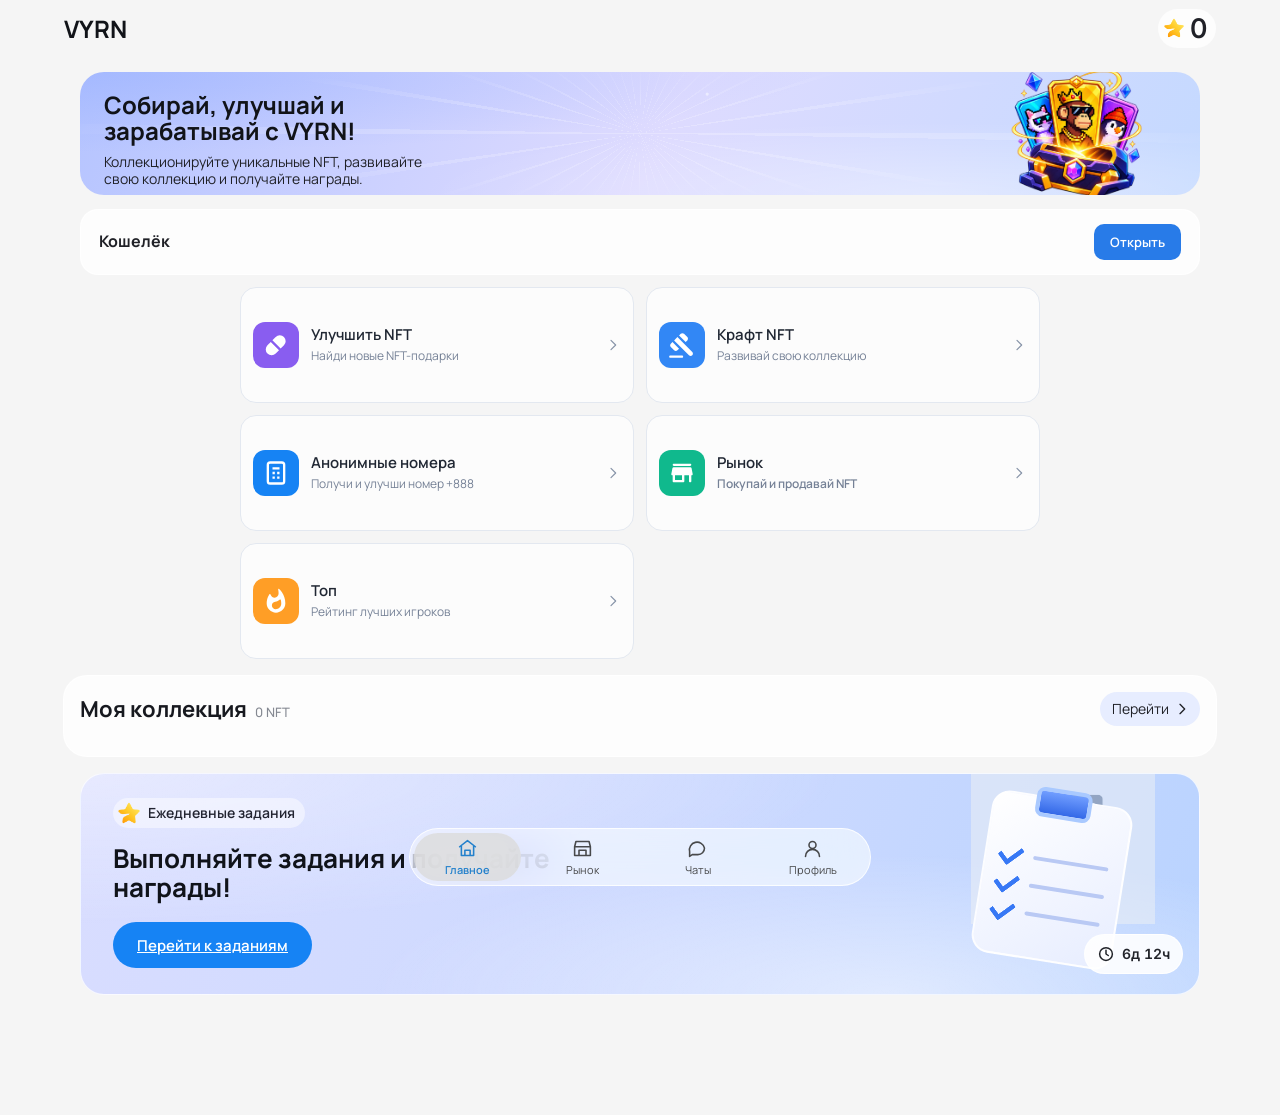
==== index.html @ 5f727adf "VIPE VIPE" ====
<!doctype html>
<html lang="ru">
<head>
  <meta charset="utf-8">
  <meta name="viewport" content="width=device-width, initial-scale=1">
  <title>VYRN</title>
  <link rel="preconnect" href="https://fonts.googleapis.com">
  <link rel="preconnect" href="https://fonts.gstatic.com" crossorigin>
  <link href="https://fonts.googleapis.com/css2?family=Inter:wght@400;500;600;700&family=Manrope:wght@400;500;600;700&display=swap" rel="stylesheet">
  <link rel="stylesheet" href="style.css?v=starter-gift-v1">
  <script src="https://telegram.org/js/telegram-web-app.js"></script>
  <script src="supabase-client-config.js?v=wallet-balance-read-20261018" defer></script>
  <script src="supabase-api.js?v=starter-gift-v2" defer></script>
  <script src="nav-transition.js?v=nav-unselected-fade-v1" defer></script>
  <script src="script.js?v=custom-tgs-loop-v1" defer></script>
  <script src="starter-gift.js?v=starter-gift-v3" defer></script>
</head>
<body>
  <header class="site-header">
    <a class="brand" href="#home" aria-label="VYRN, главная">VYRN</a>
    <div class="star-balance" aria-label="Баланс: 0 звёзд">
      <img src="./assets/stars.png" alt="" aria-hidden="true">
      <span>0</span>
    </div>
  </header>
  <main id="home">
    <section class="welcome-hero" aria-labelledby="welcome-title">
      <div class="welcome-copy">
        <h1 id="welcome-title">Собирай, улучшай и зарабатывай с VYRN!</h1>
        <p class="welcome-description">Коллекционируйте уникальные NFT, развивайте свою коллекцию и получайте награды.</p>
      </div>
      <img class="welcome-art" src="./assets/logo/mainlogo.png" alt="Коллекция VYRN: NFT-карты и сундук с сокровищами">
    </section>
    <section class="resource-panel" aria-label="Кошелёк">
      <header class="resource-panel-header">
        <h2>Кошелёк</h2>
        <a class="wallet-open" href="wallet.html">Открыть</a>
      </header>
    </section>
    <section class="home-action-grid" aria-label="Разделы VYRN">
      <a class="home-action-card" href="upgrade/upgrade.html">
        <span class="home-action-icon is-capsule" aria-hidden="true">
          <svg viewBox="-7 -1.5 24 24"><path d="M10 9.858H0v-4a5 5 0 1 1 10 0v4zm0 2v4a5 5 0 0 1-10 0v-4h10z" /></svg>
        </span>
        <span class="home-action-copy"><strong>Улучшить NFT</strong><span>Найди новые NFT-подарки</span></span>
        <svg class="home-action-chevron" viewBox="0 0 24 24" aria-hidden="true"><path d="m9 5 7 7-7 7" /></svg>
      </a>
      <a class="home-action-card" href="gift/gift-craft.html">
        <span class="home-action-icon is-upgrade" aria-hidden="true">
          <svg viewBox="0 0 24 24"><path d="M2 21h10c.55 0 1 .45 1 1s-.45 1-1 1H2c-.55 0-1-.45-1-1s.45-1 1-1ZM5.24 8.07l2.83-2.83L20.8 17.97c.78.78.78 2.05 0 2.83s-2.05.78-2.83 0L5.24 8.07Zm8.49-5.66 2.83 2.83c.78.78.78 2.05 0 2.83l-1.42 1.42-5.65-5.66 1.41-1.41c.78-.79 2.05-.79 2.83-.01ZM3.83 9.48l5.66 5.66-1.41 1.41c-.78.78-2.05.78-2.83 0l-2.83-2.83c-.78-.78-.78-2.05 0-2.83l1.41-1.41Z" /></svg>
        </span>
        <span class="home-action-copy"><strong>Крафт NFT</strong><span>Развивай свою коллекцию</span></span>
        <svg class="home-action-chevron" viewBox="0 0 24 24" aria-hidden="true"><path d="m9 5 7 7-7 7" /></svg>
      </a>
      <a class="home-action-card" href="anon-numbers/anon-numbers.html">
        <span class="home-action-icon is-anonymous-number" aria-hidden="true">
          <svg viewBox="0 0 24 24"><path d="M7 2h10a3 3 0 0 1 3 3v14a3 3 0 0 1-3 3H7a3 3 0 0 1-3-3V5a3 3 0 0 1 3-3Zm0 2a1 1 0 0 0-1 1v14a1 1 0 0 0 1 1h10a1 1 0 0 0 1-1V5a1 1 0 0 0-1-1H7Zm2 3h6v2H9V7Zm0 4h2v2H9v-2Zm4 0h2v2h-2v-2Zm-4 4h2v2H9v-2Zm4 0h2v2h-2v-2Z"/></svg>
        </span>
        <span class="home-action-copy"><strong>Анонимные номера</strong><span>Получи и улучши номер +888</span></span>
        <svg class="home-action-chevron" viewBox="0 0 24 24" aria-hidden="true"><path d="m9 5 7 7-7 7" /></svg>
      </a>
      <button class="home-action-card" type="button">
        <span class="home-action-icon is-market" aria-hidden="true">
          <svg viewBox="0 0 24 24"><path d="M5 6h14c.55 0 1-.45 1-1s-.45-1-1-1H5c-.55 0-1 .45-1 1s.45 1 1 1Zm15.16 1.8c-.09-.46-.5-.8-.98-.8H4.82c-.48 0-.89.34-.98.8l-1 5c-.12.62.35 1.2.98 1.2H4v5c0 .55.45 1 1 1h8c.55 0 1-.45 1-1v-5h4v5c0 .55.45 1 1 1s1-.45 1-1v-5h.18c.63 0 1.1-.58.98-1.2l-1-5ZM12 18H6v-4h6v4Z" /></svg>
        </span>
        <span class="home-action-copy"><strong>Рынок</strong><span>Покупай и продавай NFT</span></span>
        <svg class="home-action-chevron" viewBox="0 0 24 24" aria-hidden="true"><path d="m9 5 7 7-7 7" /></svg>
      </button>
      <a class="home-action-card" href="top.html">
        <span class="home-action-icon is-tournament" aria-hidden="true">
          <svg viewBox="0 0 24 24"><path d="M17.09 4.56c-.7-1.03-1.5-1.99-2.4-2.85-.35-.34-.94-.02-.84.46.19.94.39 2.18.39 3.29 0 2.06-1.35 3.73-3.41 3.73-1.54 0-2.8-.93-3.35-2.26-.1-.2-.14-.32-.2-.54-.11-.42-.66-.55-.9-.18-.18.27-.35.54-.51.83C4.68 9.08 4 11.46 4 14c0 4.42 3.58 8 8 8s8-3.58 8-8c0-3.49-1.08-6.73-2.91-9.44ZM11.71 19c-1.78 0-3.22-1.4-3.22-3.14 0-1.62 1.05-2.76 2.81-3.12 1.47-.3 2.98-.93 4.03-1.92.28-.26.74-.14.82.23.23 1.02.35 2.08.35 3.15.01 2.65-2.14 4.8-4.79 4.8Z" /></svg>
        </span>
        <span class="home-action-copy"><strong>Топ</strong><span>Рейтинг лучших игроков</span></span>
        <svg class="home-action-chevron" viewBox="0 0 24 24" aria-hidden="true"><path d="m9 5 7 7-7 7" /></svg>
      </a>
    </section>
    <section class="collection-panel" aria-labelledby="collection-title">
      <header class="collection-heading">
        <div class="collection-title-group">
          <h2 id="collection-title">Моя коллекция</h2>
          <span class="collection-total" aria-label="Количество NFT"></span>
        </div>
        <a class="collection-link" href="profile.html">
          <span>Перейти</span>
          <svg viewBox="0 0 24 24" aria-hidden="true"><path d="m9 5 7 7-7 7" /></svg>
        </a>
      </header>
      <div class="collection-preview-grid" aria-label="Превью коллекции"></div>
    </section>
    <section class="daily-quests" aria-labelledby="daily-quests-title">
      <div class="daily-quests-copy">
        <p class="daily-quests-badge"><img src="./assets/stars.png" alt="" aria-hidden="true"> Ежедневные задания</p>
        <h2 id="daily-quests-title">Выполняйте задания и получайте награды!</h2>
        <a class="daily-quests-action" href="daily-tasks.html">Перейти к заданиям</a>
      </div>
      <div class="daily-quests-art" aria-hidden="true">
        <img class="daily-quests-gem-effect" src="./assets/placeholder.png" alt="">
        <div class="daily-clipboard">
          <span class="daily-clipboard-clip"></span>
          <span class="daily-check-row"><span class="daily-checkmark"></span><span class="daily-rule"></span></span>
          <span class="daily-check-row"><span class="daily-checkmark"></span><span class="daily-rule"></span></span>
          <span class="daily-check-row"><span class="daily-checkmark"></span><span class="daily-rule"></span></span>
        </div>
      </div>
      <div class="daily-quests-timer" aria-label="До завершения заданий: 6 дней 12 часов">
        <svg viewBox="0 0 24 24" aria-hidden="true"><circle cx="12" cy="12" r="8.5"/><path d="M12 7v5l3 2"/></svg>
        <span>6д 12ч</span>
      </div>
    </section>
  </main>
  <nav class="bottom-nav" aria-label="Основная навигация">
    <span class="nav-indicator" aria-hidden="true"></span>
    <button class="nav-button is-active" type="button" aria-pressed="true">
      <svg viewBox="0 0 24 24" aria-hidden="true"><path d="m3 10 9-7 9 7M5 9v11h14V9M9 20v-6h6v6" /></svg>
      <span>Главное</span>
    </button>
    <a class="nav-button" href="market.html">
      <svg viewBox="0 0 24 24" aria-hidden="true"><path d="M3 10h18l-1.5-6h-15L3 10Zm0 0v10h18V10M8 20v-6h8v6" /></svg>
      <span>Рынок</span>
    </a>
    <a class="nav-button" href="chats.html">
      <svg viewBox="0 0 24 24" aria-hidden="true"><path d="M20 11.5a7.5 7.5 0 0 1-7.5 7.5H6l-3 2v-5.5A7.5 7.5 0 1 1 20 11.5Z" /></svg>
      <span>Чаты</span>
    </a>
    <a class="nav-button" href="profile.html">
      <svg viewBox="0 0 24 24" aria-hidden="true"><circle cx="12" cy="8" r="4" /><path d="M4 21a8 8 0 0 1 16 0" /></svg>
      <span>Профиль</span>
    </a>
  </nav>
</body>
</html>
---- style.css ----
* {
  scrollbar-width: none;
  -ms-overflow-style: none;
}

*::-webkit-scrollbar {
  display: none;
  width: 0;
  height: 0;
}

:focus:not(:focus-visible) {
  outline: none !important;
  box-shadow: none !important;
}

html.has-pointer-focus :focus,
html.has-pointer-focus :focus-visible,
  .daily-quests-badge img {
  outline: none !important;
}

html.has-pointer-focus :focus,
html.has-pointer-focus :focus-visible {
  box-shadow: none !important;
}

body {
  margin: 0;
  min-height: 100vh;
  background: #f5f5f5;
  color: #ffffff;
  font-family: "Manrope", sans-serif;
  font-weight: 400;
}

.vyrn-skeleton {
  background: linear-gradient(100deg, #e9edf2, #f7f8fa 48%, #e9edf2);
}

.route-pending-skeleton {
  display: grid;
  min-height: 60vh;
  align-content: start;
  gap: 12px;
  padding: 14px 16px calc(110px + env(safe-area-inset-bottom, 0px));
}

.route-pending-active {
  position: relative;
}

.route-pending-active > :not([data-route-pending]) {
  visibility: hidden !important;
}

.route-pending-active > [data-route-pending] {
  position: absolute;
  z-index: 30;
  inset: 0;
  overflow: auto;
  background: #f5f5f5;
}

.route-pending-skeleton .route-pending-block,
.route-pending-skeleton .route-pending-avatar,
.route-pending-skeleton .route-pending-card,
.route-pending-skeleton .route-pending-lines i {
  display: block;
  background: linear-gradient(100deg, #e9edf2, #f7f8fa 48%, #e9edf2);
}

.route-pending-toolbar { height: 44px; border-radius: 14px; }
.route-pending-tabs { height: 42px; border-radius: 14px; }
.route-pending-grid {
  display: grid;
  grid-template-columns: repeat(3, minmax(0, 1fr));
  gap: 10px;
  background: transparent !important;
  animation: none !important;
}
.route-pending-card { aspect-ratio: 1; border-radius: 16px; }
.route-pending-grid.is-market .route-pending-card { border-radius: 12px; }
.route-pending-grid.is-profile { gap: 8px; }
.route-pending-grid.is-profile .route-pending-card { border-radius: 14px; }
.route-pending-grid.is-home { grid-template-columns: repeat(2, minmax(0, 1fr)); }
.route-pending-grid.is-home .route-pending-card { aspect-ratio: 1.5; }
.route-pending-grid.is-compact .route-pending-card { border-radius: 18px; }
.route-pending-profile {
  display: flex !important;
  min-height: 112px;
  align-items: center;
  gap: 14px;
  background: transparent !important;
  animation: none !important;
}
.route-pending-profile .route-pending-avatar,
.route-pending-row .route-pending-avatar {
  flex: none;
  width: 58px;
  height: 58px;
  border-radius: 50%;
}
.route-pending-lines { display: grid; flex: 1; gap: 10px; }
.route-pending-lines i { width: 72%; height: 13px; border-radius: 999px; }
.route-pending-lines i + i { width: 46%; height: 11px; }
.route-pending-details { height: 72px; border-radius: 16px; }
.route-pending-value { height: 58px; border-radius: 16px; }
.route-pending-list {
  display: grid;
  gap: 10px;
  background: transparent !important;
  animation: none !important;
}
.route-pending-row {
  display: flex;
  min-height: 70px;
  align-items: center;
  gap: 12px;
  padding: 8px 12px;
  border-radius: 16px;
  background: #fff;
}
.route-pending-row .route-pending-avatar { width: 48px; height: 48px; }
.route-pending-hero { min-height: 210px; border-radius: 22px; }

.vyrn-skeleton-block {
  position: relative;
  isolation: isolate;
}

.vyrn-skeleton-block > * {
  visibility: hidden !important;
  opacity: 0;
}

.vyrn-content-enter > * {
  animation: vyrn-content-fade-in 360ms ease-out both;
}

.vyrn-skeleton-block::after {
  position: absolute;
  z-index: 10;
  inset: 0;
  border-radius: inherit;
  background: linear-gradient(100deg, #e9edf2, #f7f8fa 48%, #e9edf2);
  content: "";
  pointer-events: none;
}

@keyframes vyrn-content-fade-in {
  from { opacity: 0; }
  to { opacity: 1; }
}

.profile-skeleton-item {
  position: relative;
  isolation: isolate;
  overflow: hidden;
  color: transparent !important;
  -webkit-text-fill-color: transparent;
}

.profile-skeleton-item > * {
  visibility: hidden !important;
}

.profile-skeleton-item::after {
  position: absolute;
  z-index: 2;
  inset: 0;
  border-radius: inherit;
  background: linear-gradient(100deg, #e9edf2, #f7f8fa 48%, #e9edf2);
  content: "";
  pointer-events: none;
}

.profile-content-fade-in {
  animation: vyrn-content-fade-in 360ms ease-out both;
}

.section-route-content.route-is-leaving {
  animation: route-content-fade-out 300ms ease-out both;
}

html[data-route-enter="true"] .section-route-content {
  animation: route-content-fade-in 300ms ease-out both;
}

.section-route-content-embedded {
  display: flex;
  min-height: 0;
  flex: 1;
  flex-direction: column;
  overflow: hidden;
}

@keyframes route-content-fade-out {
  from { opacity: 1; }
  to { opacity: 0; }
}

@keyframes route-content-fade-in {
  from { opacity: 0; }
  to { opacity: 1; }
}

@media (prefers-reduced-motion: reduce) {
  .vyrn-skeleton,
  .vyrn-skeleton-block::after { animation-duration: 3s; }
  .vyrn-skeleton-block > * { transition-duration: 180ms; }
  .vyrn-content-enter > * { animation-duration: 180ms; }
  .profile-skeleton-item::after { animation-duration: 3s; }
  .profile-content-fade-in { animation-duration: 180ms; }
}

button {
  font-family: inherit;
}

button[class] {
  font-weight: 600;
}

.site-header {
  position: sticky;
  z-index: 20;
  top: 0;
  min-height: 56px;
  padding: 0 5vw;
  display: flex;
  align-items: center;
  justify-content: space-between;
  background: #f5f5f5;
}

.brand {
  color: #111318;
  font-size: 1.5rem;
  font-weight: 700;
  text-decoration: none;
}

.star-balance {
display: flex;
    align-items: center;
    gap: 6px;
    padding: 6px 10px 6px 6px;
    border-radius: 999px;
    background: rgba(255, 255, 255, 0.78);
    color: #202127;
    font-size: 15px;
    line-height: 1;
}

.star-balance span {
  font-family: "Inter", "SF Pro Text", sans-serif;
  font-size: 27px;
  font-weight: 600;
  letter-spacing: -0.5px;
  font-variant-numeric: tabular-nums;
}

.star-balance img {
  display: block;
  width: 20px;
  height: 20px;
  object-fit: contain;
}

#home {
  padding: 16px 16px calc(120px + env(safe-area-inset-bottom, 0px));
}

.welcome-hero {
  position: relative;
  display: flex;
  min-height: 0;
  max-width: 1120px;
  align-items: flex-start;
  box-sizing: border-box;
  margin: 0 auto;
  padding: 20px 24px 8px;
  overflow: hidden;
  border-radius: 24px;
  background:
    radial-gradient(ellipse at 76% 100%, rgba(255, 255, 255, 0.38), transparent 42%),
    radial-gradient(ellipse at 2% 0%, rgba(126, 159, 255, 0.3), transparent 46%),
    radial-gradient(circle at 56% 18%, rgba(255, 255, 255, 0.54) 0 1px, transparent 2px),
    radial-gradient(circle at 86% 28%, rgba(255, 255, 255, 0.46) 0 1px, transparent 2px),
    linear-gradient(115deg, #b5c4ff 0%, #dedbff 52%, #c4d9ff 100%);
}

.resource-panel {
  display: flex;
  flex-direction: column;
  gap: 12px;
  max-width: 1120px;
  box-sizing: border-box;
  margin: 14px auto 0;
  padding: 14px 18px;
  border: 1px solid rgba(255, 255, 255, 0.86);
  border-radius: 18px;
  background: rgba(255, 255, 255, 0.78);
  color: #202127;
}

.resource-panel-header {
  display: flex;
  align-items: center;
  justify-content: space-between;
  gap: 12px;
}

.resource-panel-header h2 {
  margin: 0;
  font-size: 16px;
  font-weight: 600;
  line-height: 1.2;
}

.wallet-open {
  display: inline-flex;
  min-height: 36px;
  align-items: center;
  justify-content: center;
  padding: 0 16px;
  border: 0;
  border-radius: 10px;
  background: #287be8;
  color: #fff;
  font: inherit;
  font-size: 13px;
  font-weight: 600;
  cursor: pointer;
  text-decoration: none;
}

.wallet-open:focus-visible {
  outline: 2px solid #2586e8;
  outline-offset: 2px;
}

.resource-items {
  display: grid;
  grid-template-columns: 1fr 1fr 1.18fr;
}

.home-action-grid {
  display: grid;
  grid-template-columns: repeat(2, minmax(0, 1fr));
  gap: 12px;
  max-width: 800px;
  margin: 12px auto 0;
}

.home-action-card {
  display: flex;
  min-width: 0;
  min-height: 92px;
  align-items: center;
  gap: 12px;
  padding: 11px 12px;
  border: 1px solid #e3e8f0;
  border-radius: 16px;
  background: rgba(255, 255, 255, 0.72);
  color: #202733;
  font: inherit;
  text-align: left;
  text-decoration: none;
  cursor: pointer;
  transition: background-color 160ms ease, border-color 160ms ease, transform 160ms ease;
}

.home-action-icon {
  display: grid;
  width: 46px;
  height: 46px;
  flex: 0 0 46px;
  place-items: center;
  border-radius: 12px;
  color: #fff;
}

.home-action-icon.is-capsule { background: #895df0; }
.home-action-icon.is-upgrade { background: #3287f5; }
.home-action-icon.is-market { background: #10b98d; }
.home-action-icon.is-tournament { background: #ff9e26; }
.home-action-icon.is-anonymous-number { background: #1683f4; }

.home-action-icon svg {
  width: 28px;
  height: 28px;
  fill: currentColor;
  stroke: none;
}

.home-action-icon.is-capsule svg {
  transform: rotate(45deg);
}

.home-action-copy {
  display: flex;
  min-width: 0;
  flex: 1 1 auto;
  flex-direction: column;
  gap: 4px;
}

.home-action-copy strong {
  font-size: 15px;
  font-weight: 600;
  line-height: 1.2;
}

.home-action-copy > span {
  color: #758196;
  font-size: 12px;
  line-height: 1.25;
}

.home-action-chevron {
  width: 16px;
  height: 16px;
  flex: 0 0 16px;
  margin-left: auto;
  fill: none;
  stroke: #8794a8;
  stroke-linecap: round;
  stroke-linejoin: round;
  stroke-width: 1.8;
}

.home-action-card:hover {
  border-color: #d4dce8;
  background: rgba(255, 255, 255, 0.94);
  transform: translateY(-2px);
}

.home-action-card:focus-visible {
  outline: 2px solid #2586e8;
  outline-offset: 2px;
}

.collection-panel {
  max-width: 1120px;
  margin: 16px auto 0;
  padding: 16px;
  border: 1px solid rgba(255, 255, 255, 0.88);
  border-radius: 24px;
  background: rgba(255, 255, 255, 0.78);
  color: #17191f;
}

.collection-heading {
  display: flex;
  align-items: center;
  justify-content: space-between;
  gap: 12px;
  margin-bottom: 14px;
}

.collection-heading h2 {
  margin: 0;
  font-size: 22px;
  font-weight: 700;
  line-height: 1.1;
}

.collection-title-group {
  display: flex;
  min-width: 0;
  align-items: baseline;
  gap: 8px;
}

.collection-total {
  color: #858992;
  font-size: 13px;
  font-weight: 500;
  white-space: nowrap;
}

.collection-link {
  display: inline-flex;
  min-height: 34px;
  align-items: center;
  gap: 5px;
  padding: 0 10px 0 12px;
  border-radius: 999px;
  background: #e7edff;
  color: #202127;
  font-size: 14px;
  text-decoration: none;
  white-space: nowrap;
}

.collection-link svg {
  width: 16px;
  height: 16px;
  fill: none;
  stroke: currentColor;
  stroke-linecap: round;
  stroke-linejoin: round;
  stroke-width: 2;
}

.collection-link:focus-visible {
  outline: 2px solid #2586e8;
  outline-offset: 2px;
}

.collection-preview-grid {
  display: grid;
  grid-template-columns: repeat(3, minmax(0, 1fr));
  gap: 8px;
}

.collection-preview-grid img {
  display: block;
  width: 100%;
  aspect-ratio: 1;
  border-radius: 12px;
  object-fit: cover;
  background: #f0f2f4;
}

.collection-preview-skeleton {
  aspect-ratio: 1;
  border-radius: 12px;
}

.daily-quests {
  position: relative;
  min-height: 222px;
  max-width: 1120px;
  box-sizing: border-box;
  margin: 16px auto 0;
  padding: 24px 32px;
  overflow: hidden;
  border: 1px solid rgba(255, 255, 255, 0.78);
  border-radius: 24px;
  background:
    radial-gradient(ellipse at 72% 100%, rgba(255, 255, 255, 0.48), transparent 45%),
    radial-gradient(ellipse at 0% 0%, rgba(255, 255, 255, 0.38), transparent 48%),
    linear-gradient(112deg, #d9ddff 0%, #ccd9ff 54%, #b9d3ff 100%);
  color: #111318;
}

.daily-quests-copy {
  position: relative;
  z-index: 2;
  width: 62%;
  max-width: 520px;
}

.daily-quests-badge {
  display: inline-flex;
  align-items: center;
  gap: 8px;
  margin: 0 0 16px;
  padding: 4px 10px 4px 5px;
  border-radius: 999px;
  background: rgba(255, 255, 255, 0.46);
  color: #222431;
  font-size: 14px;
  font-weight: 600;
}

.daily-quests-badge img {
  display: block;
  width: 22px;
  height: 22px;
  object-fit: contain;
}

.daily-quests h2 {
  max-width: 500px;
  margin: 0;
  color: #10131a;
  font-size: 26px;
  font-weight: 700;
  line-height: 1.12;
}

.daily-quests-action {
  display: inline-flex;
  min-height: 46px;
  align-items: center;
  justify-content: center;
  margin-top: 20px;
  padding: 0 24px;
  border: 0;
  border-radius: 999px;
  background: #1683f4;
  color: #fff;
  font: inherit;
  font-size: 15px;
  font-weight: 600;
  cursor: pointer;
  transition: background-color 160ms ease, transform 160ms ease;
}

.daily-quests-action:hover {
  background: #0875e8;
  transform: translateY(-1px);
}

.daily-quests-action:focus-visible {
  outline: 2px solid #145ab8;
  outline-offset: 3px;
}

.daily-quests-art {
  position: absolute;
  z-index: 1;
  top: 0;
  right: 0;
  width: 46%;
  height: 100%;
  pointer-events: none;
}

.daily-quests-gem-effect {
  position: absolute;
  z-index: 0;
  top: -34px;
  right: 44px;
  width: 184px;
  height: 184px;
  object-fit: contain;
  opacity: 0.5;
}

.daily-clipboard {
  position: absolute;
  z-index: 2;
  top: 24px;
  right: 76px;
  display: flex;
  width: 142px;
  height: 164px;
  flex-direction: column;
  justify-content: center;
  gap: 13px;
  box-sizing: border-box;
  padding: 30px 15px 12px;
  border: 2px solid rgba(255, 255, 255, 0.82);
  border-radius: 18px;
  background: linear-gradient(145deg, #fff 0%, #e7edff 100%);
  transform: rotate(9deg);
}

.daily-clipboard-clip {
  position: absolute;
  top: -11px;
  left: 50%;
  width: 48px;
  height: 22px;
  border: 4px solid #a9c9ff;
  border-radius: 8px;
  background: linear-gradient(180deg, #719eff, #3368e7);
  transform: translateX(-50%);
}

.daily-check-row {
  display: flex;
  align-items: center;
  gap: 9px;
}

.daily-checkmark {
  width: 18px;
  height: 10px;
  flex: 0 0 auto;
  border-bottom: 5px solid #3778f5;
  border-left: 5px solid #3778f5;
  border-radius: 2px;
  transform: rotate(-45deg) translateY(-3px);
}

.daily-rule {
  width: 72%;
  height: 4px;
  border-radius: 999px;
  background: #b9c9f4;
}

.daily-check-row:nth-of-type(3) .daily-rule {
  width: 88%;
}

.daily-quests-timer {
  position: absolute;
  z-index: 3;
  right: 16px;
  bottom: 20px;
  display: inline-flex;
  min-height: 38px;
  align-items: center;
  gap: 7px;
  padding: 0 12px;
  border: 1px solid rgba(255, 255, 255, 0.9);
  border-radius: 999px;
  background: rgba(255, 255, 255, 0.88);
  color: #22242a;
  font-size: 14px;
  font-family: "Inter", sans-serif;
  font-weight: 600;
  font-variant-numeric: tabular-nums;
  white-space: nowrap;
}

.daily-quests-timer svg {
  width: 18px;
  height: 18px;
  fill: none;
  stroke: currentColor;
  stroke-linecap: round;
  stroke-linejoin: round;
  stroke-width: 2;
}

.resource-item {
  display: flex;
  min-width: 0;
  align-items: center;
  gap: 10px;
}

.resource-item + .resource-item {
  padding-left: 16px;
  border-left: 1px solid #e5e8f0;
}

.resource-icon {
  display: block;
  width: 32px;
  height: 32px;
  flex: 0 0 auto;
  object-fit: contain;
}

.resource-details {
  display: flex;
  min-width: 0;
  flex-direction: column;
  gap: 3px;
}

.resource-value {
  font-family: "Inter", "SF Pro Text", sans-serif;
  color: #22242a;
  font-size: 27px;
  font-weight: 600;
  letter-spacing: -0.5px;
  line-height: 1.1;
  white-space: nowrap;
  font-variant-numeric: tabular-nums;
}

.resource-balance-value {
  font-family: "Inter", "SF Pro Text", sans-serif;
  font-size: 27px;
  font-weight: 600;
  letter-spacing: -0.5px;
  font-variant-numeric: tabular-nums;
}

.resource-label {
  color: #777b86;
  font-size: 11px;
  line-height: 1.1;
  white-space: nowrap;
}

.energy-add {
  display: grid;
  width: 30px;
  height: 30px;
  flex: 0 0 auto;
  place-items: center;
  margin-left: auto;
  padding: 0;
  border: 0;
  border-radius: 50%;
  background: #e6efff;
  color: #202a3a;
  font: inherit;
  font-size: 20px;
  line-height: 1;
  cursor: pointer;
}

.energy-add:focus-visible {
  outline: 2px solid #2586e8;
  outline-offset: 2px;
}

.welcome-hero::before {
  position: absolute;
  z-index: 0;
  right: 0;
  bottom: 0;
  width: 100%;
  height: 100%;
  background: repeating-conic-gradient(
    from -18deg at 50% 50%,
    rgba(255, 255, 255, 0.34) 0deg 1deg,
    transparent 1deg 9deg
  );
  content: "";
  mask-image: radial-gradient(ellipse at 50% 50%, #000 0%, rgba(0, 0, 0, 0.78) 40%, transparent 78%);
  opacity: 0.72;
  pointer-events: none;
}

.welcome-copy {
  position: relative;
  z-index: 1;
  width: 50%;
  max-width: 390px;
}

.welcome-badge {
    display: inline-flex;
    align-items: center;
    gap: 6px;
    margin: 0 0 10px;
    padding: 7px 9px 7px 5px;
    border-radius: 999px;
    background: rgb(255 255 255 / 37%);
    color: #202127;
    font-size: 12px;
    font-weight: 600;
}

.welcome-badge span {
  display: grid;
  width: 17px;
  height: 17px;
  place-items: center;
  border-radius: 50%;
  background: #2586e8;
  color: #fff;
  font-size: 11px;
}

.welcome-hero h1 {
  max-width: 370px;
  margin: 0;
  color: #111318;
  font-size: 24px;
  font-weight: 700;
  line-height: 1.08;
}

.welcome-description {
  max-width: 350px;
  margin: 9px 0 0;
  color: #202127;
  font-size: 14px;
  line-height: 1.22;
}

.welcome-action {
  position: absolute;
  z-index: 2;
  left: 24px;
  bottom: 20px;
  display: inline-flex;
  min-height: 40px;
  align-items: center;
  gap: 8px;
  padding: 0 15px;
  border: 0;
  border-radius: 999px;
  background: #fff;
  color: #17181c;
  font: inherit;
  font-size: 14px;
  cursor: pointer;
}

.welcome-action svg {
  width: 15px;
  height: 15px;
  fill: currentColor;
}

.welcome-action:focus-visible {
  outline: 2px solid #2586e8;
  outline-offset: 3px;
}

.welcome-art {
  position: absolute;
  z-index: 1;
  top: 50%;
  right: 5%;
  width: 48%;
  height: 110%;
  object-fit: contain;
  object-position: center right;
  transform: translateY(-50%);
}

@media (max-width: 560px) {
  #home {
    padding: 12px 12px calc(120px + env(safe-area-inset-bottom, 0px));
  }

  .welcome-hero {
    min-height: 0;
    padding: 8px 16px 6px;
    border-radius: 20px;
  }

  .welcome-copy {
    width: 50%;
  }

  .welcome-badge {
    gap: 5px;
    margin-bottom: 8px;
    padding-right: 7px;
    font-size: 11px;
  }

  .welcome-badge span {
    width: 16px;
    height: 16px;
  }

  .welcome-hero h1 {
        font-size: 18px;
        line-height: 1.05;
      margin-top: 0;
  }

  .welcome-description {
      margin: 8px 0 0;
        font-size: 12.4px;
        line-height: 1.15;
  }

  .welcome-action {
    left: 16px;
    bottom: 16px;
    min-height: 38px;
    gap: 6px;
    padding: 0 12px;
    font-size: 13px;
  }

  .welcome-art {
    right: 5%;
    width: 48%;
    height: 100%;
  }

  .resource-panel {
    gap: 10px;
    padding: 10px;
    border-radius: 16px;
  }

  .resource-items {
    grid-template-columns: 1fr 1fr 1.16fr;
  }

  .resource-panel-header h2 {
    font-size: 15px;
  }

  .wallet-open {
    min-height: 32px;
    padding: 0 14px;
  }

  .home-action-grid {
    gap: 8px;
  }

  .home-action-card {
    min-height: 94px;
    gap: 9px;
    padding: 10px 9px;
    border-radius: 14px;
  }

  .home-action-icon {
    width: 44px;
    height: 44px;
    flex-basis: 44px;
    border-radius: 11px;
  }

  .home-action-icon svg {
    width: 24px;
    height: 24px;
  }

  .home-action-copy strong {
    font-size: 13px;
  }

  .home-action-copy > span {
    font-size: 11px;
  }

  .collection-panel {
    margin-top: 12px;
    padding: 12px;
    border-radius: 20px;
  }

  .collection-heading {
    margin-bottom: 10px;
  }

  .collection-heading h2 {
    font-size: 18px;
  }

  .collection-link {
    min-height: 30px;
    padding: 0 8px 0 10px;
    font-size: 12px;
  }

  .collection-preview-grid {
    gap: 6px;
  }

  .collection-preview-grid img {
    border-radius: 10px;
  }

  .collection-dot.is-active {
    width: 16px;
  }

  .daily-quests {
    min-height: 150px;
    margin-top: 12px;
    padding: 18px 16px;
    border-radius: 20px;
  }

  .daily-quests-copy {
    width: 61%;
  }

  .daily-quests-badge {
    gap: 6px;
    margin-bottom: 12px;
    padding-right: 8px;
    font-size: 11px;
  }

  .daily-quests-badge img {
    width: 19px;
    height: 19px;
  }

  .daily-quests h2 {
    font-size: 20px;
    line-height: 1.08;
  }

  .daily-quests-action {
    min-height: 40px;
    margin-top: 14px;
    padding: 0 14px;
    font-size: 12px;
  }

  .daily-quests-art {
    width: 48%;
  }

  .daily-quests-gem-effect {
    top: -4px;
    right: -4px;
    width: 124px;
    height: 124px;
    opacity: 0.38;
  }

  .daily-clipboard {
    top: 26px;
    right: 24px;
    width: 102px;
    height: 128px;
    gap: 10px;
    padding: 24px 11px 8px;
    border-radius: 14px;
  }

  .daily-clipboard-clip {
    width: 40px;
    height: 19px;
  }

  .daily-check-row {
    gap: 7px;
  }

  .daily-checkmark {
    width: 13px;
    height: 8px;
    border-width: 0 0 4px 4px;
  }

  .daily-rule {
    height: 3px;
  }

  .daily-quests-timer {
    right: 9px;
    bottom: 12px;
    min-height: 32px;
    gap: 5px;
    padding: 0 9px;
    font-size: 11px;
  }

  .daily-quests-timer svg {
    width: 15px;
    height: 15px;
  }


  .resource-item + .resource-item {
    padding-left: 8px;
  }

  .resource-icon {
    width: 24px;
    height: 24px;
  }

  .resource-value {
    font-size: 16px;
  }

  .resource-balance-value {
    font-size: 16px;
  }

  .resource-label {
    font-size: 9px;
  }

  .energy-add {
    width: 22px;
    height: 22px;
    font-size: 16px;
  }

  .resource-item-timer {
    gap: 5px;
  }

  .resource-item-timer .resource-value {
    font-size: 16px;
  }

  .star-balance span {
    font-size: 16px;
  }
}

@media (max-width: 430px) {
  .resource-balance-value {
    font-size: 16px;
  }
}

@media (max-width: 360px) {
  .daily-quests-copy {
    width: 57%;
  }

  .daily-quests h2 {
    font-size: 18px;
  }

  .daily-clipboard {
    right: 10px;
  }

  .home-action-grid {
    gap: 6px;
  }

  .home-action-card {
    min-height: 90px;
    gap: 7px;
    padding: 8px 7px;
  }

  .home-action-icon {
    width: 38px;
    height: 38px;
    flex-basis: 38px;
    border-radius: 10px;
  }

  .home-action-icon svg {
    width: 21px;
    height: 21px;
  }

  .home-action-copy strong {
    font-size: 12px;
  }

  .home-action-copy > span {
    font-size: 10px;
  }

  .home-action-chevron {
    width: 13px;
    height: 13px;
    flex-basis: 13px;
  }

  .resource-balance-value {
    font-size: 16px;
  }

  .resource-item-timer .resource-value {
    font-size: 14px;
  }

  .resource-item-energy .resource-value,
  .star-balance span {
    font-size: 14px;
  }

  .resource-item-timer .resource-label {
    max-width: 68px;
    font-size: 8px;
    white-space: normal;
    line-height: 1.05;
  }
}

.bottom-nav {
    position: fixed;
  z-index: 1000;
    right: 50%;
    bottom: calc(env(safe-area-inset-bottom, 0px) + 14px);
    display: grid;
    grid-template-columns: repeat(4, minmax(0, 1fr));
    width: min(460px, calc(100% - 32px));
    transform: translateX(50%);
    border: 1px solid rgba(255, 255, 255, 0.82);
    border-radius: 99px;
    background: rgba(255, 255, 255, 0.58);
    -webkit-backdrop-filter: blur(24px) saturate(180%);
    backdrop-filter: blur(24px) saturate(180%);
}

.nav-indicator {
  position: absolute;
  z-index: 0;
  top: 4px;
  bottom: 4px;
  left: 7px;
  width: var(--indicator-width, 0px);
  border-radius: 30px;
  background: rgba(215, 215, 215, 0.72);
  box-shadow: none;
  -webkit-backdrop-filter: blur(14px) saturate(180%);
  backdrop-filter: blur(14px) saturate(180%);
  pointer-events: none;
  transition: left 650ms cubic-bezier(0.2, 0.8, 0.2, 1), opacity 280ms ease, transform 280ms ease;
}

.nav-indicator.is-hidden {
  opacity: 0;
  transform: scale(0.88);
}

.nav-indicator.is-moving {
  animation: liquid-stretch 680ms cubic-bezier(0.2, 0.8, 0.2, 1);
}

.bottom-nav.is-initializing .nav-indicator {
  transition: none;
  animation: none;
}

.bottom-nav.is-route-transitioning .nav-indicator {
  transition-duration: 320ms;
}

.bottom-nav.is-route-transitioning .nav-indicator.is-moving {
  animation-duration: 320ms;
}

@keyframes liquid-stretch {
  0%,
  100% {
    transform: scale(1, 1);
  }

  24% {
    transform: scale(1.34, 0.76);
  }

  54% {
    transform: scale(0.84, 1.2);
  }

  78% {
    transform: scale(1.08, 0.94);
  }
}

@keyframes reduced-liquid-stretch {
  0%,
  100% {
    transform: scale(1, 1);
  }

  50% {
    transform: scale(1.1, 0.94);
  }
}

.nav-button {
  position: relative;
  z-index: 1;
  display: flex;
  min-width: 0;
  min-height: 56px;
  flex-direction: column;
  align-items: center;
  justify-content: center;
  gap: 4px;
  border: 0;
  border-radius: 99px;
  background: transparent;
  color: #48494b;
  font: inherit;
  cursor: pointer;
  text-decoration: none;
  -webkit-tap-highlight-color: transparent;
  transition: color 280ms ease;
}

.nav-button svg {
  width: 21px;
  height: 21px;
  fill: none;
  stroke: currentColor;
  stroke-linecap: round;
  stroke-linejoin: round;
  stroke-width: 1.8;
}

.nav-button span {
  overflow: hidden;
  max-width: 100%;
  font-size: 11px;
  line-height: 1.2;
  text-overflow: ellipsis;
  white-space: nowrap;
}

.nav-button.is-active {
  background: transparent;
  color: #2481cc;
  box-shadow: none;
}

.nav-button:focus-visible {
  outline: 2px solid #2481cc;
  outline-offset: 2px;
}

body.chats-screen {
  min-height: 100vh;
  color: #17191f;
}

.chats-screen .site-header {
  box-shadow: none;
}

.chats-page {
  min-height: calc(100vh - 56px);
  padding: 0 0 calc(88px + env(safe-area-inset-bottom, 0px));
  box-sizing: border-box;
}

.chats-search-panel {
  display: block;
  width: min(100%, 720px);
  max-height: none;
  box-sizing: border-box;
  margin: 0 auto;
  padding: 8px 10px 0;
  overflow: visible;
}

.chats-profile-results {
  margin: 8px -10px 0;
  background: #fff;
}

.chats-profile-error {
  margin: 8px 0 0;
  color: #a42c2c;
  font-size: 13px;
}

.chats-page.is-searching .chat-list {
  display: none;
}

.chats-results-heading {
  margin: 0;
  padding: 7px 14px;
  background: #f0f0f0;
  color: #8b8f95;
  font-size: 13px;
}

.chats-profile-result-list {
  display: grid;
}

.chat-profile-result {
  width: 100%;
  display: flex;
  align-items: center;
  gap: 12px;
  min-height: 76px;
  padding: 10px 18px;
  border: 0;
  border-bottom: 1px solid #ededed;
  background: #f5f5f5;
  color: #242424;
  text-align: left;
  font: inherit;
  cursor: pointer;
}

.chat-profile-result:active { background: #f4f5f7; }

.chat-profile-result-avatar {
  display: grid;
  width: 52px;
  height: 52px;
  flex: 0 0 52px;
  place-items: center;
  overflow: hidden;
  border-radius: 50%;
  background: #dfe7f2;
  color: #fff;
  font-size: 20px;
  font-weight: 700;
}

.chat-profile-result-avatar img { width: 100%; height: 100%; object-fit: cover; }

.chat-profile-result-copy { display: grid; gap: 4px; text-align: left; }
.chat-profile-result-copy strong { font-size: 16px; }
.chat-profile-result-copy span { color: #2583c7; font-size: 14px; }

.chats-page.is-search-open .chats-search-panel {
  max-height: none;
}

.chats-search {
  display: flex;
  min-width: 0;
  flex: 1;
  height: 48px;
  align-items: center;
  gap: 9px;
  box-sizing: border-box;
  padding: 0 8px 0 13px;
  border: 1px solid #dfe1e4;
  border-radius: 24px;
  background: #fff;
}

.chats-search svg {
  width: 19px;
  height: 19px;
  flex: 0 0 auto;
  fill: none;
  stroke: #696d76;
  stroke-linecap: round;
  stroke-width: 1.8;
}

.chats-search input {
  width: 100%;
  min-width: 0;
  height: 100%;
  padding: 0;
  border: 0;
  outline: 0;
  background: transparent;
  color: #24262c;
  font: inherit;
  font-size: 14px;
}

.chats-search input::placeholder {
  color: #90939b;
}

.chats-search-clear {
  flex: 0 0 auto;
  width: 28px;
  height: 28px;
  border: 0;
  border-radius: 50%;
  background: transparent;
  color: #9b9da1;
  font-size: 28px;
  line-height: 24px;
  cursor: pointer;
}

.chats-search-input::-webkit-search-cancel-button,
.chats-search-input::-webkit-search-decoration {
  -webkit-appearance: none;
  appearance: none;
}

.chats-new-button {
  display: block;
  min-height: 42px;
  margin: 10px max(10px, calc((100% - 700px) / 2)) 10px auto;
  padding: 0 12px;
  border: 0;
  border-radius: 6px;
  background: #202127;
  color: #fff;
  font: inherit;
  font-size: 13px;
  white-space: nowrap;
  cursor: pointer;
}

.new-chat-dialog {
  width: min(420px, calc(100vw - 32px));
  padding: 22px;
  border: 1px solid #e2e4e7;
  border-radius: 12px;
  color: #202127;
}

.new-chat-dialog::backdrop {
  background: rgba(20, 24, 28, 0.35);
}

.new-chat-form h2 {
  margin: 0 0 18px;
  font-size: 18px;
}

.new-chat-form > label {
  display: grid;
  gap: 7px;
  color: #62656b;
  font-size: 13px;
}

.new-chat-form input {
  min-height: 42px;
  padding: 0 11px;
  border: 1px solid #d7d9dd;
  border-radius: 6px;
  color: #202127;
  font: inherit;
}

.new-chat-error {
  color: #b42318;
  font-size: 13px;
}

.new-chat-actions {
  display: flex;
  justify-content: flex-end;
  gap: 8px;
  margin-top: 16px;
}

.new-chat-actions button {
  min-height: 40px;
  padding: 0 14px;
  border: 0;
  border-radius: 6px;
  font: inherit;
  cursor: pointer;
}

.new-chat-cancel {
  background: #f0f1f2;
  color: #202127;
}

.new-chat-submit {
  background: #202127;
  color: #fff;
}

.chat-list {
  width: min(100%, 720px);
  margin: 0 auto;
}

.chat-list.is-loading > .chat-row { display: none; }

.chat-skeleton-row {
  display: flex;
  min-height: 67px;
  align-items: center;
  gap: 12px;
  padding: 7px 10px;
}

.chat-skeleton-avatar {
  width: 48px;
  height: 48px;
  flex: 0 0 48px;
  border-radius: 50%;
}

.chat-skeleton-copy {
  display: flex;
  flex: 1;
  flex-direction: column;
  gap: 9px;
}

.chat-skeleton-line {
  display: block;
  width: 62%;
  height: 13px;
  border-radius: 999px;
}

.chat-skeleton-line.is-short { width: 38%; height: 10px; }

@media (prefers-reduced-motion: reduce) {
  .chats-search-panel {
    transition: max-height 180ms ease, padding 180ms ease, opacity 120ms ease, transform 180ms ease;
  }
}

.chat-row {
  position: relative;
  display: flex;
  width: 100%;
  min-height: 67px;
  align-items: center;
  gap: 12px;
  padding: 7px 10px 7px 10px;
  border: 0;
  background: #f5f5f5;
  color: #17191f;
  font: inherit;
  text-align: left;
  cursor: pointer;
  -webkit-tap-highlight-color: transparent;
}

.chat-row:active {
  background: #f4f5f7;
}

.chat-row + .chat-row {
  position: relative;
}

.chat-row + .chat-row::before {
  position: absolute;
  top: 0;
  right: 10px;
  left: 74px;
  height: 1px;
  background: #dedede;
  content: "";
}

.chat-row:focus-visible {
  position: relative;
  z-index: 1;
  outline: 2px solid #2481cc;
  outline-offset: -2px;
}

.chat-avatar {
  display: grid;
  width: 52px;
  height: 52px;
  flex: 0 0 52px;
  place-items: center;
  overflow: hidden;
  border-radius: 50%;
  color: #fff;
  font-size: 23px;
  font-weight: 700;
}

.chat-avatar-image {
  display: block;
  width: 100%;
  height: 100%;
  object-fit: cover;
}

.avatar-1 { background: linear-gradient(145deg, #c0a38d, #33271f); }
.avatar-2 { background: #eef1f7; color: #f46b42; font-size: 31px; }
.avatar-3 { background: linear-gradient(145deg, #7f1730, #161d2c); }
.avatar-4 { background: linear-gradient(145deg, #d8d3d7, #635f67); }
.avatar-5 { background: linear-gradient(145deg, #f4c949, #9a5120); }
.avatar-6 { background: linear-gradient(145deg, #9b76db, #342c67); }
.avatar-7 { background: linear-gradient(145deg, #e9a6b5, #9a3f6e); }
.avatar-8 { background: linear-gradient(145deg, #8bbf8a, #326550); }
.avatar-9 { background: linear-gradient(145deg, #f2bb7b, #bb5935); }
.avatar-10 { background: linear-gradient(145deg, #5e9dc7, #293f79); }
.avatar-11 { background: linear-gradient(145deg, #f7d36d, #dc6340); }
.avatar-12 { background: linear-gradient(145deg, #e6a45e, #774325); }
.avatar-13 { background: linear-gradient(145deg, #627ed2, #253762); }
.avatar-14 { background: linear-gradient(145deg, #7bc6d6, #33739e); }
.avatar-15 { background: linear-gradient(145deg, #be8e65, #67432e); }
.avatar-favorites { background: linear-gradient(90deg, #67a3ff, #418cff); }
.avatar-favorites svg { width: 34px; height: 30px; fill: #fff; }

.chat-copy {
  display: flex;
  min-width: 0;
  min-height: 48px;
  flex: 1;
  flex-direction: column;
  justify-content: center;
  gap: 4px;
}

.chat-heading,
.chat-preview {
  display: flex;
  min-width: 0;
  align-items: center;
  justify-content: space-between;
  gap: 8px;
}

.chat-heading {
  align-items: flex-start;
}

.chat-name {
  display: inline-flex;
  min-width: 0;
  align-items: center;
  gap: 4px;
  overflow: hidden;
  font-size: 15px;
  font-weight: 600;
  line-height: 1.25;
  text-overflow: ellipsis;
  white-space: nowrap;
}

.channel-verified {
  width: 22px;
  height: 22px;
  flex: 0 0 22px;
}

.profile-status-badge {
  display: inline-block;
  width: 18px;
  height: 18px;
  flex: 0 0 18px;
  margin-left: 4px;
  object-fit: contain;
  vertical-align: -3px;
}

body:not(.admin-page) .profile-status-badge.is-premium {
  cursor: pointer;
}

body:not(.admin-page) .profile-status-badge.is-premium:focus-visible {
  outline: 2px solid currentColor;
  outline-offset: 2px;
  border-radius: 50%;
}

.channel-verified path:last-child {
  transform: translate(33px, 25px) scale(0.68);
  transform-box: fill-box;
  transform-origin: center;
}

.chat-name:has(.channel-verified) {
  gap: 1px;
}

.chat-time {
  flex: 0 0 auto;
  color: #969ba3;
  font-size: 12px;
  font-weight: 400;
  line-height: 1;
  white-space: nowrap;
}

.chat-message {
  min-width: 0;
  overflow: hidden;
  color: #969ba3;
  font-size: 14px;
  font-weight: 400;
  line-height: 1.25;
  text-overflow: ellipsis;
  white-space: nowrap;
}

.chat-side {
  flex: 0 0 auto;
  font-size: 12px;
}

.chat-direct-side {
  position: relative;
  flex: 0 0 auto;
}

.chat-direct-side .chat-time {
  line-height: 12px;
}

.chat-row.has-unread .chat-preview {
  box-sizing: border-box;
  padding-right: 30px;
}

.chat-unread,
.chat-muted-count {
  display: grid;
  min-width: 21px;
  height: 21px;
  box-sizing: border-box;
  place-items: center;
  padding: 0 6px;
  border-radius: 999px;
  color: #fff;
  font-size: 12px;
  line-height: 1;
}

.chat-unread {
  width: 22px;
  height: 22px;
  flex: 0 0 22px;
  padding: 0;
  border-radius: 50%;
  background: #36a9e8;
  text-align: center;
  font-variant-numeric: tabular-nums;
}

.chat-unread[hidden] {
  display: none;
}

.chat-direct-unread {
  position: absolute;
  top: 12px;
  right: 0;
  z-index: 1;
}
.chat-muted-count { background: #c5c8cd; }
.chat-heart { color: #e84d56; font-size: 18px; }

.chat-kind-icon {
  width: 15px;
  height: 15px;
  flex: 0 0 15px;
  fill: #17191f;
  stroke: #17191f;
  stroke-linecap: round;
  stroke-linejoin: round;
  stroke-width: 1.8;
}

.chat-group-icon { fill: none; }

.chat-verified {
  display: inline-grid;
  width: 15px;
  height: 15px;
  flex: 0 0 15px;
  place-items: center;
  border-radius: 50%;
  background: #38a9e8;
}

.chat-verified svg {
  width: 11px;
  height: 11px;
  fill: none;
  stroke: #fff;
  stroke-linecap: round;
  stroke-linejoin: round;
  stroke-width: 2;
}

.conversation-dialog {
  position: fixed;
  inset: 0;
  display: none;
  width: 100vw;
  height: 100vh;
  height: 100dvh;
  max-width: none;
  max-height: none;
  box-sizing: border-box;
  margin: 0;
  padding: 0;
  overflow: hidden;
  border: 0;
  background: transparent;
  color: #172123;
}

.conversation-dialog[open] {
  display: flex;
}

.conversation-dialog::backdrop {
  background: rgba(19, 28, 25, 0.3);
}

.conversation-screen,
.conversation-profile {
  position: relative;
  display: flex;
  width: 100%;
  height: 100%;
  height: 100dvh;
  min-height: 0;
  flex-direction: column;
  overflow: hidden;
  box-sizing: border-box;
}

.conversation-screen {
  isolation: isolate;
  background: #e9f0ed url("./assets/chat_bg.png") center / cover no-repeat;
}

.conversation-screen[hidden],
.conversation-profile[hidden] {
  display: none;
}

.conversation-header {
  z-index: 1;
  display: grid;
  min-height: 76px;
  flex: 0 0 auto;
  grid-template-columns: 60px minmax(0, 1fr) 60px;
  align-items: center;
  gap: 8px;
  padding: calc(8px + env(safe-area-inset-top, 0px)) 12px 8px;
}

.conversation-back,
.conversation-profile-back,
.conversation-peer,
.conversation-actions,
.conversation-input-shell,
.conversation-attach,
.conversation-send {
  box-sizing: border-box;
  border: 1px solid rgba(255, 255, 255, 0.32);
  background: rgba(255, 255, 255, 0.78);
  -webkit-backdrop-filter: blur(5px) saturate(115%);
  backdrop-filter: blur(5px) saturate(115%);
}

.conversation-back,
.conversation-profile-back {
  display: grid;
  width: 60px;
  height: 60px;
  place-items: center;
  border-radius: 50%;
  color: #172123;
  cursor: pointer;
}

.conversation-back svg,
.conversation-profile-back svg {
  width: 28px;
  height: 28px;
  fill: none;
  stroke: currentColor;
  stroke-linecap: round;
  stroke-linejoin: round;
  stroke-width: 2.4;
}

.conversation-peer {
  display: flex;
  min-width: 0;
  height: 60px;
  align-items: center;
  gap: 10px;
  padding: 4px 12px 4px 4px;
  overflow: hidden;
  border-radius: 36px;
  color: #172123;
  font: inherit;
  text-align: left;
  cursor: pointer;
}

.conversation-avatar-slot,
.conversation-profile-avatar-slot {
  display: grid;
  flex: 0 0 auto;
  place-items: center;
}

.conversation-peer-avatar {
  width: 48px;
  height: 48px;
  flex: 0 0 48px;
  font-size: 22px;
}

.conversation-peer-copy {
  display: flex;
  min-width: 0;
  flex-direction: column;
  gap: 2px;
}

.conversation-peer-name {
  overflow: hidden;
  font-size: 21px;
  font-weight: 700;
  line-height: 1.1;
  text-overflow: ellipsis;
  white-space: nowrap;
}

.conversation-peer-name .channel-verified {
  width: 36px;
  height: 36px;
  flex-basis: 36px;
  vertical-align: middle;
  transform: translateY(-2px);
}

.conversation-peer-status {
  overflow: hidden;
  color: #7d8582;
  font-size: 14px;
  line-height: 1.2;
  text-overflow: ellipsis;
  white-space: nowrap;
}

.conversation-actions {
  display: flex;
  height: 60px;
  align-items: center;
  justify-content: center;
  border-radius: 32px;
}

.conversation-actions[hidden],
.conversation-attach[hidden],
.conversation-input-shell[hidden],
.conversation-send[hidden] {
  display: none;
}

.conversation-actions button,
.conversation-gif,
.conversation-attach,
.conversation-send {
  display: grid;
  flex: 0 0 auto;
  place-items: center;
  padding: 0;
  border: 0;
  background: transparent;
  color: #263436;
  cursor: pointer;
}

.conversation-actions button {
  width: 60px;
  height: 60px;
  border-radius: 50%;
}

.conversation-gift-open img {
  width: 20px;
  height: 32px;
}

.gift-picker-dialog {
  width: min(420px, calc(100vw - 32px));
  max-height: min(680px, calc(100dvh - 48px));
  box-sizing: border-box;
  padding: 0;
  overflow: hidden;
  border: 1px solid rgba(255, 255, 255, 0.8);
  border-radius: 20px;
  background: #f7f9fc;
  color: #202a35;
}

.gift-picker-dialog::backdrop {
  background: rgba(15, 24, 35, 0.4);
  backdrop-filter: blur(3px);
}

.gift-picker-dialog[open] {
  animation: nft-modal-enter 160ms ease-out both;
}

.gift-picker-form {
  display: grid;
  max-height: inherit;
  gap: 14px;
  padding: 20px;
  overflow-y: auto;
}

.gift-picker-header {
  display: flex;
  align-items: center;
  justify-content: space-between;
}

.gift-picker-header h2 {
  margin: 0;
  font-size: 20px;
}

.gift-picker-close {
  display: grid;
  width: 34px;
  height: 34px;
  place-items: center;
  border: 0;
  border-radius: 50%;
  background: #e9eef4;
  color: #293746;
  font-size: 26px;
  line-height: 1;
  cursor: pointer;
}

.gift-picker-recipient {
  margin: 0;
  color: #697785;
  font-size: 14px;
}

.gift-picker-recipient-player,
.gift-telegram-sender-link {
  padding: 0;
  border: 0;
  background: transparent;
  color: inherit;
  font: inherit;
  cursor: pointer;
}

.gift-telegram-sender-link {
  display: inline-flex;
  align-items: center;
  gap: 4px;
}

.gift-picker-recipient-player:focus-visible,
.gift-telegram-sender-link:focus-visible {
  outline: 2px solid #2586e8;
  outline-offset: 2px;
  border-radius: 4px;
}

.gift-picker-grid {
  display: grid;
  grid-template-columns: repeat(3, minmax(0, 1fr));
  gap: 8px;
  max-height: min(42vh, 320px);
  overflow-y: auto;
}

.gift-picker-item {
  position: relative;
  display: grid;
  min-width: 0;
  aspect-ratio: 1;
  padding: 0;
  overflow: hidden;
  border: 2px solid transparent;
  border-radius: 12px;
  background: #e8edf3;
  cursor: pointer;
}

.gift-picker-item.is-selected {
  border-color: #2878c8;
}

.gift-picker-item img {
  width: 100%;
  height: 100%;
  object-fit: cover;
}

.gift-picker-item span {
  position: absolute;
  right: 0;
  bottom: 0;
  left: 0;
  padding: 5px 4px;
  overflow: hidden;
  background: rgba(20, 29, 38, 0.72);
  color: white;
  font-size: 11px;
  text-overflow: ellipsis;
  white-space: nowrap;
}

.gift-picker-item:disabled {
  cursor: not-allowed;
  opacity: 0.55;
}

.gift-picker-empty,
.gift-picker-error {
  margin: 0;
  color: #697785;
  font-size: 14px;
}

.gift-picker-error {
  color: #b42318;
}

.gift-picker-controls {
  display: grid;
  gap: 8px;
}

.gift-picker-controls[hidden] {
  display: none;
}

.gift-picker-controls label {
  font-size: 13px;
  font-weight: 600;
}

.gift-picker-price-field {
  display: flex;
  height: 44px;
  align-items: center;
  gap: 8px;
  padding: 0 10px;
  border: 1px solid #d9e0e8;
  border-radius: 10px;
  background: white;
}

.gift-picker-price-field input {
  width: 100%;
  min-width: 0;
  border: 0;
  outline: 0;
  font: inherit;
}

.gift-picker-price-field img {
  width: 22px;
  height: 22px;
}

.gift-picker-send,
.gift-offer-actions button {
  min-height: 42px;
  padding: 0 14px;
  border: 0;
  border-radius: 10px;
  background: #2776c5;
  color: white;
  font: inherit;
  font-weight: 600;
  cursor: pointer;
}

.gift-picker-send:disabled,
.gift-offer-actions button:disabled {
  cursor: not-allowed;
  opacity: 0.55;
}

.gift-offer-card {
  display: grid;
  grid-template-columns: 64px minmax(0, 1fr);
  gap: 10px;
  align-items: center;
  min-width: 180px;
}

.gift-offer-card > img {
  width: 64px;
  height: 64px;
  border-radius: 10px;
  object-fit: cover;
}

.gift-offer-copy {
  display: grid;
  gap: 4px;
}

.gift-offer-copy strong {
  font-size: 14px;
}

.gift-offer-copy span {
  color: #647382;
  font-size: 13px;
}

.gift-offer-actions {
  display: flex;
  gap: 8px;
  margin-top: 10px;
}

.gift-offer-actions .gift-offer-decline {
  background: #e8edf3;
  color: #283746;
}

.conversation-message.is-gift-message {
  justify-content: center;
}

.gift-telegram-card {
  display: grid;
  gap: 8px;
  width: min(100%, 300px);
  min-width: 0;
  margin: 0 auto;
}

.gift-telegram-notification {
  justify-self: center;
  max-width: 100%;
  margin: 0;
  padding: 5px 12px;
  border: 1px solid rgba(255, 255, 255, 0.2);
  border-radius: 999px;
  background: rgb(0 0 0 / 25%);
  color: #fff;
  font-size: 12px;
  line-height: 1.3;
  text-align: center;
  text-wrap: pretty;
}

.gift-telegram-scene {
  position: relative;
  display: flex;
  width: 230px;
  box-sizing: border-box;
  justify-self: center;
  min-height: 274px;
  flex-direction: column;
  align-items: center;
  justify-content: flex-end;
  gap: 6px;
  padding: 18px 16px 12px;
  overflow: hidden;
  border-radius: 20px;
  background: rgb(0 0 0 / 25%) center / cover;
  color: #fff;
  text-align: center;
}

.gift-telegram-art {
  position: relative;
  z-index: 1;
  border-radius: 20px;
  display: block;
  width: min(62%, 164px);
  height: 146px;
  margin: auto 0 14px;
  object-fit: contain;
}

.gift-telegram-title,
.gift-telegram-subtitle,
.gift-telegram-view {
  position: relative;
  z-index: 1;
}

.gift-telegram-title {
  display: flex;
  max-width: 100%;
  flex-wrap: wrap;
  align-items: center;
  justify-content: center;
  gap: 4px;
  margin: 0;
  font-size: 16px;
  font-weight: 400;
  line-height: 1.25;
  overflow-wrap: anywhere;
}

.gift-telegram-sender-avatar {
  display: inline-grid;
  width: 22px;
  height: 22px;
  flex: 0 0 22px;
  place-items: center;
  border-radius: 50%;
  object-fit: cover;
}

.gift-telegram-sender-avatar.is-fallback {
  background: rgba(255, 255, 255, 0.28);
  color: #fff;
  font-size: 12px;
  font-weight: 700;
}

.gift-telegram-subtitle {
  max-width: 100%;
  margin: 0 0 2px;
  color: rgba(255, 255, 255, 0.88);
  font-size: 13px;
  line-height: 1.25;
  overflow-wrap: anywhere;
}

.gift-telegram-view {
  min-width: 104px;
  min-height: 36px;
  padding: 0 18px;
  border: 1px solid rgba(50, 119, 42, 0.26);
  border-radius: 999px;
  background: rgba(50, 119, 42, 0.25);
  color: #fff;
  font: inherit;
  font-size: 14px;
  cursor: pointer;
}

.gift-telegram-view:hover {
  background: rgba(40, 101, 36, 0.9);
}

.gift-telegram-scene .gift-offer-actions {
  position: relative;
  z-index: 1;
  width: 100%;
  justify-content: center;
  margin-top: 2px;
}

.gift-telegram-scene .gift-offer-actions button {
    min-width: 85px;
    min-height: 36px;
    padding: 0 12px;
    /* border: 1px solid rgba(255, 255, 255, 0.24); */
    border-radius: 999px;
    background: rgb(54 255 29 / 50%);
    color: #fff;
    font-size: 13px;
    font-weight: 400;
}

.gift-telegram-scene .gift-offer-actions .gift-offer-decline {
  background: rgba(255, 255, 255, 0.2);
  color: #fff;
}

.conversation-actions svg {
  width: 23px;
  height: 23px;
  fill: none;
  stroke: currentColor;
  stroke-linecap: round;
  stroke-linejoin: round;
  stroke-width: 2;
}

.conversation-actions .btn-menu-item-icon {
  display: grid;
  width: 28px;
  height: 27px;
  place-items: center;
}

.conversation-actions .btn-menu-item-icon svg {
  width: 28px;
  height: 27px;
  stroke: #242424;
  stroke-width: 1.45;
}

.conversation-messages {
  position: relative;
  display: flex;
  box-sizing: border-box;
  min-height: 0;
  flex: 1;
  flex-direction: column;
  gap: 10px;
  margin-top: calc(-92px - env(safe-area-inset-top, 0px));
  padding: calc(104px + env(safe-area-inset-top, 0px)) 14px calc(96px + env(safe-area-inset-bottom, 0px));
  overflow-x: hidden;
  overflow-y: auto;
  scrollbar-width: none;
  -webkit-mask-image: linear-gradient(to bottom, transparent 0, rgba(0, 0, 0, 0.48) 52px, rgba(0, 0, 0, 0.86) 104px, #000 144px, #000 calc(100% - 144px), rgba(0, 0, 0, 0.86) calc(100% - 104px), rgba(0, 0, 0, 0.48) calc(100% - 52px), transparent 100%);
  mask-image: linear-gradient(to bottom, transparent 0, rgba(0, 0, 0, 0.48) 52px, rgba(0, 0, 0, 0.86) 104px, #000 144px, #000 calc(100% - 144px), rgba(0, 0, 0, 0.86) calc(100% - 104px), rgba(0, 0, 0, 0.48) calc(100% - 52px), transparent 100%);
}

.conversation-messages::-webkit-scrollbar {
  display: none;
}

.conversation-date {
  align-self: center;
  margin: 2px 0 6px;
  padding: 5px 11px;
  border-radius: 16px;
  background: rgba(77, 91, 67, 0.28);
  color: #fff;
  font-size: 12px;
  line-height: 1;
  text-transform: uppercase;
}

.conversation-message-list {
  display: flex;
  flex-direction: column;
  gap: 8px;
}

.conversation-message {
  display: flex;
  width: 100%;
  flex: 0 0 auto;
}

.conversation-message.is-incoming {
  justify-content: flex-start;
}

.conversation-message.is-outgoing {
  justify-content: flex-end;
}

.conversation-message.is-action-target {
  position: relative;
  z-index: 9;
}

.conversation-screen > :not(.message-action-scrim):not(.message-action-copy):not(.message-action-menu) {
  filter: blur(0) brightness(1);
  transition: filter 300ms ease;
}

.conversation-screen.is-message-action-open > :not(.message-action-scrim):not(.message-action-copy):not(.message-action-menu) {
  filter: blur(5px) brightness(0.75);
}

.conversation-screen > .message-action-copy {
  position: fixed;
  z-index: 9;
  box-sizing: border-box;
  margin: 0;
  pointer-events: none;
  opacity: 1;
  transform: scale(0.96) translateY(4px);
  transform-origin: right bottom;
  transition:
    opacity 320ms cubic-bezier(0.2, 0.75, 0.25, 1),
    transform 320ms cubic-bezier(0.2, 0.75, 0.25, 1);
}

.conversation-screen > .message-action-copy.is-raised {
  opacity: 1;
  transform: scale(1.06) translateY(-5px);
}

.message-action-copy .conversation-bubble {
  opacity: 1;
  transform: none;
  animation: none;
}

.conversation-bubble {
  display: flex;
  max-width: min(82%, 520px);
  flex-direction: column;
  gap: 3px;
  padding: 8px 10px 5px;
  border-radius: 14px;
  color: #20282a;
  font-size: 16px;
  line-height: 1.3;
  overflow-wrap: anywhere;
}

.is-outgoing .conversation-bubble {
  -webkit-user-select: none;
  user-select: none;
}

.conversation-message.is-appearance-pending .conversation-bubble {
  opacity: 0;
  transform: translate3d(var(--message-origin-x, 0), var(--message-origin-y, 0), 0) scale(0.12);
}

.conversation-message.is-appearing .conversation-bubble {
  transform-origin: center;
  animation: conversation-message-enter 380ms cubic-bezier(0.18, 0.78, 0.22, 1) both;
}

.is-incoming .conversation-bubble {
  border-bottom-left-radius: 4px;
  background: rgba(255, 255, 255, 0.96);
}

.is-outgoing .conversation-bubble {
  border-bottom-right-radius: 4px;
  background: #e5ffc9;
}

.conversation-message-meta {
  display: flex;
  min-height: 14px;
  align-items: center;
  justify-content: flex-end;
  gap: 4px;
  color: #969f9d;
  font-size: 11px;
  line-height: 1;
}

.conversation-message-checks {
  display: inline-flex;
  width: 14px;
  height: 14px;
  flex: 0 0 14px;
  align-items: center;
  color: #42bd69;
}

.conversation-message.is-appearing .conversation-message-checks {
  transform-origin: center;
  animation: conversation-checks-enter 180ms ease-out 130ms both;
}

@keyframes conversation-message-enter {
  from {
    opacity: 0;
    transform: translate3d(var(--message-origin-x, 0), var(--message-origin-y, 0), 0) scale(0.12);
  }

  to {
    opacity: 1;
    transform: translate3d(0, 0, 0) scale(1);
  }
}

@keyframes conversation-checks-enter {
  from {
    opacity: 0;
    transform: scale(0.65);
  }

  to {
    opacity: 1;
    transform: scale(1);
  }
}

.conversation-message-checks svg {
  display: block;
  width: 14px;
  height: 14px;
  fill: none;
  stroke: currentColor;
  stroke-linecap: round;
  stroke-linejoin: round;
  stroke-width: 2;
}

.conversation-composer {
  position: absolute;
  z-index: 1;
  right: 0;
  bottom: 0;
  left: 0;
  display: flex;
  min-height: 64px;
  flex: 0 0 auto;
  align-items: center;
  gap: 8px;
  padding: 8px 12px calc(10px + env(safe-area-inset-bottom, 0px));
  background: transparent;
  -webkit-backdrop-filter: none;
  backdrop-filter: none;
}

.conversation-readonly {
  justify-content: center;
}

.conversation-readonly-notice {
  display: flex;
  min-width: 0;
  min-height: 48px;
  flex: 1;
  align-items: center;
  justify-content: center;
  gap: 8px;
  padding: 0 16px;
  border-radius: 999px;
  background: rgba(255, 255, 255, 0.82);
  color: #68736e;
  font-size: 14px;
}

.conversation-readonly-notice[hidden] {
  display: none;
}

.conversation-readonly-notice svg {
  width: 18px;
  height: 18px;
  flex: 0 0 18px;
  fill: none;
  stroke: currentColor;
  stroke-linecap: round;
  stroke-linejoin: round;
  stroke-width: 1.8;
}

.conversation-input-shell {
  display: flex;
  min-width: 0;
  height: 52px;
  flex: 1;
  align-items: center;
  gap: 0;
  padding: 0 14px;
  border-radius: 999px;
}

.conversation-input {
  min-width: 0;
  height: 48px;
  flex: 1;
  padding: 0;
  border: 0;
  outline: 0;
  background: transparent;
  color: #172123;
  font: inherit;
  font-size: 18px;
}

.conversation-input::placeholder {
  color: #969e9e;
}

.conversation-attach {
  width: 48px;
  height: 48px;
  border-radius: 50%;
  border: 1px solid rgba(255, 255, 255, 0.32);
  background: rgba(255, 255, 255, 0.78);
  color: #35413d;
  -webkit-backdrop-filter: blur(5px) saturate(115%);
  backdrop-filter: blur(5px) saturate(115%);
}

.conversation-attach svg {
  width: 27px;
  height: 27px;
  fill: currentColor;
  stroke: currentColor;
  stroke-linecap: round;
  stroke-linejoin: round;
  stroke-width: 3;
}

.conversation-send {
  width: 48px;
  height: 48px;
  flex: 0 0 48px;
  border-radius: 50%;
  border: 0;
  background: #1b92d1;
  color: #fff;
}

.conversation-send svg {
  width: 28px;
  height: 28px;
  transform: translateY(0.3px);
  fill: currentColor;
  stroke: none;
}

.conversation-profile {
  background: #ebe5e5;
}

.message-action-scrim {
  position: fixed;
  z-index: 8;
  inset: 0;
  display: block;
  width: 100%;
  height: 100%;
  padding: 0;
  border: 0;
  background: rgba(16, 22, 29, 0);
  opacity: 0;
  -webkit-backdrop-filter: blur(0px);
  backdrop-filter: blur(0px);
  cursor: default;
  transition:
    opacity 300ms ease,
    background-color 300ms ease,
    -webkit-backdrop-filter 300ms ease,
    backdrop-filter 300ms ease;
}

.message-action-scrim.is-active {
  background: rgba(16, 22, 29, 0.25);
  opacity: 1;
  -webkit-backdrop-filter: blur(5px) brightness(0.75);
  backdrop-filter: blur(5px) brightness(0.75);
}

.message-action-scrim[hidden],
.message-action-menu[hidden] {
  display: none;
}

.message-action-menu {
  position: fixed;
  z-index: 10;
  width: min(180px, calc(100vw - 24px));
  box-sizing: border-box;
  padding: 5px;
  overflow: hidden;
  border: 1px solid rgba(255, 255, 255, 0.56);
  border-radius: 13px;
  background: rgba(255, 255, 255, 0.96);
  color: #202127;
  -webkit-backdrop-filter: blur(14px) saturate(125%);
  backdrop-filter: blur(14px) saturate(125%);
  transform-origin: top center;
}

.message-delete-action {
  display: flex;
  width: 100%;
  min-height: 44px;
  align-items: center;
  gap: 10px;
  padding: 0 12px;
  border: 0;
  border-radius: 9px;
  background: transparent;
  color: #e5484d;
  font: inherit;
  font-size: 15px;
  font-weight: 600;
  text-align: left;
  cursor: pointer;
}

.message-delete-action:active {
  background: rgba(229, 72, 77, 0.1);
}

.message-delete-action svg {
  width: 19px;
  height: 19px;
  flex: 0 0 19px;
  fill: none;
  stroke: currentColor;
  stroke-linecap: round;
  stroke-linejoin: round;
  stroke-width: 1.8;
}

@media (prefers-reduced-motion: reduce) {
  .conversation-screen > :not(.message-action-scrim):not(.message-action-copy),
  .conversation-screen > .message-action-copy,
  .message-action-menu {
    transition-duration: 1ms;
    animation-duration: 1ms;
  }

  .message-action-scrim {
    transition-duration: 1ms;
  }

  .conversation-message.is-appearing .conversation-bubble {
    animation-duration: 180ms;
  }

  .conversation-message.is-appearing .conversation-message-checks {
    animation-duration: 120ms;
    animation-delay: 40ms;
  }
}

.profile-page.player-profile-page {
  width: 100%;
  height: 100%;
  min-height: 0;
  flex: 1 1 auto;
  padding: 56px 20px 32px;
  overflow-x: hidden;
  overflow-y: auto;
  overscroll-behavior: contain;
}

.player-profile-dialog {
  position: fixed;
  inset: 0;
  width: 100vw;
  height: 100dvh;
  max-width: none;
  max-height: none;
  margin: 0;
  padding: 0;
  overflow: hidden;
  border: 0;
  background: transparent;
  color: #172123;
}

.player-profile-dialog[open] {
  display: flex;
}

.player-profile-dialog::backdrop {
  background: rgba(19, 28, 25, 0.3);
}

.player-profile-avatar-art {
  display: grid;
  width: 100%;
  height: 100%;
  place-items: center;
  border-radius: inherit;
  color: #fff;
  font-size: 42px;
  font-weight: 700;
}

.conversation-back:focus-visible,
.conversation-peer:focus-visible,
.conversation-actions button:focus-visible,
.conversation-gif:focus-visible,
.conversation-attach:focus-visible,
.conversation-send:focus-visible,
.conversation-profile-back:focus-visible {
  outline: 2px solid #2586e8;
  outline-offset: 2px;
}

@media (max-width: 420px) {
  .conversation-header {
    grid-template-columns: 60px minmax(0, 1fr) 60px;
    gap: 6px;
    padding-right: 8px;
    padding-left: 8px;
  }

  .conversation-back {
    width: 60px;
    height: 60px;
  }

  .conversation-peer {
    gap: 7px;
    padding-right: 8px;
  }

  .conversation-peer-name {
    font-size: 18px;
  }

  .conversation-peer-status {
    font-size: 12px;
  }

  .conversation-actions button {
    width: 52px;
    height: 60px;
  }

  .conversation-actions {
    height: 52px;
  }

  .gift-telegram-scene {
    min-height: 260px;
    padding-right: 14px;
    padding-left: 14px;
  }

  .gift-telegram-art {
    height: 136px;
  }

  .conversation-messages {
    padding-right: 10px;
    padding-left: 10px;
  }

  .conversation-composer {
    gap: 6px;
    padding-right: 8px;
    padding-left: 8px;
  }
}

.profile-page {
  position: relative;
  display: flex;
  min-height: 100vh;
  justify-content: center;
  align-items: flex-start;
  box-sizing: border-box;
  padding: 56px 20px 120px;
  text-align: center;
}

.profile-edit-button {
    position: absolute;
  z-index: 2;
    top: 18px;
    right: 20px;
    padding: 8px 15px;
    border: 1px solid #fff;
    border-radius: 99px;
    background: #f5f5f5;
    color: #48494b;
    font: inherit;
    font-size: 13px;
    cursor: pointer;
}

.market-screen {
  background: #f5f5f5;
  color: #17191f;
}

.market-page {
  max-width: 1120px;
  box-sizing: border-box;
  margin: 0 auto;
  padding: 24px 20px calc(112px + env(safe-area-inset-bottom, 0px));
}

.market-heading {
  margin: 0;
}

.market-heading h1 {
  margin: 0;
  color: #17191f;
  font-size: 28px;
  line-height: 1.15;
}

.market-tools {
  display: grid;
  grid-template-columns: repeat(2, minmax(0, 1fr));
  gap: 10px;
}

.market-collection-select,
.market-sort-select {
  display: flex;
  min-width: 0;
  height: 46px;
  align-items: center;
  gap: 9px;
  box-sizing: border-box;
  padding: 0 13px;
  border: 1px solid #e4e5e9;
  border-radius: 999px;
  background: #fff;
  color: #696d76;
}

.market-tools select {
  width: 100%;
  min-width: 0;
  border: 0;
  outline: 0;
  background: transparent;
  color: #24262c;
  font: inherit;
  font-size: 14px;
}

.market-tools select {
  height: 100%;
  cursor: pointer;
}

.market-collection-select:focus-within,
.market-sort-select:focus-within {
  outline: 2px solid #2586e8;
  outline-offset: 2px;
}

.market-filter-open {
  display: flex;
  min-height: 46px;
  grid-column: 1 / -1;
  align-items: center;
  justify-content: center;
  gap: 9px;
  border: 1px solid #e4e5e9;
  border-radius: 999px;
  background: #fff;
  color: #24262c;
  font: inherit;
  font-size: 14px;
  font-weight: 600;
  cursor: pointer;
}

.market-filter-open svg {
  width: 19px;
  height: 19px;
  fill: none;
  stroke: currentColor;
  stroke-linecap: round;
  stroke-width: 1.8;
}

.market-filter-open:hover {
  border-color: #2586e8;
  color: #1876c9;
}

.market-filter-dialog {
  width: min(440px, calc(100% - 32px));
  max-width: none;
  padding: 0;
  overflow: visible;
  border: 0;
  border-radius: 20px;
  background: transparent;
  color: #24262c;
}

.market-filter-dialog::backdrop {
  background: rgba(16, 21, 28, 0.45);
  backdrop-filter: blur(3px);
}

.market-filter-panel {
  display: grid;
  gap: 16px;
  padding: 22px;
  border: 1px solid #e4e5e9;
  border-radius: 20px;
  background: #fff;
}

.market-filter-heading {
  display: flex;
  align-items: center;
  justify-content: space-between;
}

.market-filter-heading h2 {
  margin: 0;
  font-size: 20px;
}

.market-filter-close {
  width: 34px;
  height: 34px;
  border: 0;
  border-radius: 50%;
  background: #f1f2f4;
  color: #555b64;
  font-size: 24px;
  line-height: 1;
  cursor: pointer;
}

.market-filter-panel label {
  display: grid;
  gap: 7px;
  color: #696d76;
  font-size: 13px;
}

.market-filter-status {
  margin: 0;
  color: #777d86;
  font-size: 12px;
  line-height: 1.45;
}

.market-filter-panel select {
  width: 100%;
  min-height: 46px;
  padding: 0 12px;
  border: 1px solid #e4e5e9;
  border-radius: 12px;
  background: #fff;
  color: #24262c;
  font: inherit;
  font-size: 14px;
}

.market-filter-actions {
  display: grid;
  grid-template-columns: 1fr 1.3fr;
  gap: 10px;
  margin-top: 4px;
}

.market-filter-actions button {
  min-height: 44px;
  border: 0;
  border-radius: 12px;
  font: inherit;
  font-size: 14px;
  font-weight: 600;
  cursor: pointer;
}

.market-filter-reset {
  background: #f1f2f4;
  color: #4b515a;
}

.market-filter-apply {
  background: #2586e8;
  color: #fff;
}

.market-grid {
  display: grid;
  grid-template-columns: repeat(3, minmax(0, 1fr));
  gap: 14px;
}

.market-skeleton-card { cursor: default; }

.market-skeleton-image {
  aspect-ratio: 1;
}

.market-skeleton-content {
  display: flex;
  min-height: 66px;
  flex-direction: column;
  justify-content: center;
  gap: 10px;
  padding: 10px;
}

.market-skeleton-line {
  display: block;
  width: 78%;
  height: 13px;
  border-radius: 999px;
}

.market-skeleton-line.is-short { width: 42%; height: 11px; }

.market-card {
  min-width: 0;
  overflow: hidden;
  border: 1px solid #e6e7eb;
  border-radius: 12px;
  background: #fff;
  cursor: pointer;
}

.market-card:focus-visible {
  outline: 2px solid #2586e8;
  outline-offset: 3px;
}

.market-card-image-frame {
  position: relative;
  display: block;
  aspect-ratio: 1;
  overflow: hidden;
  background: #eceef3;
  cursor: pointer;
}

.market-card-animation,
.market-card-animation svg {
  display: block;
  width: 100%;
  height: 100%;
}

.market-card-animation {
  position: absolute;
  inset: 0;
  opacity: 0;
  pointer-events: none;
  transition: opacity 140ms ease-out;
}

.market-card-animation.is-ready {
  opacity: 1;
}

.market-card-image {
  display: block;
  width: 100%;
  height: 100%;
  object-fit: cover;
  transition: opacity 140ms ease-out, transform 180ms ease;
}

.market-card-image.is-covered {
  opacity: 0;
}

.market-card-image-frame:hover .market-card-image {
  transform: scale(1.025);
}

.market-card-content {
  padding: 12px;
}

.market-card-heading {
  display: flex;
  min-height: 34px;
  align-items: flex-start;
  justify-content: space-between;
  gap: 7px;
}

.market-card-name {
  min-width: 0;
  margin: 0;
  color: #202127;
  font-size: 14px;
  font-weight: 600;
  line-height: 1.3;
  text-decoration: none;
  overflow-wrap: anywhere;
}

.market-card-price {
  display: flex;
  min-height: 38px;
  flex-wrap: wrap;
  align-content: flex-start;
  align-items: center;
  gap: 2px 6px;
  padding-top: 2px;
  color: #252831;
}

.market-card-price-label {
  width: 100%;
  color: #858992;
  font-size: 11px;
  line-height: 1.2;
}

.market-card-price-value {
  font-family: "Inter", "SF Pro Text", sans-serif;
  font-size: 16px;
  font-weight: 600;
  font-variant-numeric: tabular-nums;
}

.market-card-price img {
  width: 17px;
  height: 17px;
  object-fit: contain;
}

.market-card-currency {
  display: inline-flex;
  align-items: center;
  gap: 3px;
  color: #6d727b;
  font-size: 12px;
  font-family: "Inter", sans-serif;
  font-weight: 600;
}

.stars-inline-icon {
  display: inline-block;
  width: 16px;
  height: 16px;
  flex: 0 0 16px;
  object-fit: contain;
  vertical-align: middle;
}

.gift-offer-actions button,
.gift-picker-send {
  display: inline-flex;
  align-items: center;
  justify-content: center;
  gap: 5px;
}

.market-trade-nav {
  position: relative;
  display: flex;
  gap: 0;
  margin: 12px 0 16px;
  padding: 4px;
  border: 1px solid rgba(255, 255, 255, 0.82);
  border-radius: 999px;
  background: rgba(255, 255, 255, 0.58);
  -webkit-backdrop-filter: blur(24px) saturate(180%);
  backdrop-filter: blur(24px) saturate(180%);
}

.market-trade-indicator {
  position: absolute;
  z-index: 0;
  top: 4px;
  bottom: 4px;
  left: 4px;
  width: var(--market-indicator-width, calc(100% / 3));
  border-radius: 99px;
  background: rgba(215, 215, 215, 0.72);
  pointer-events: none;
  transition: left 650ms cubic-bezier(0.2, 0.8, 0.2, 1), width 650ms cubic-bezier(0.2, 0.8, 0.2, 1);
}

.market-trade-button {
  position: relative;
  z-index: 1;
  display: block;
  flex: 1;
  min-width: 0;
  min-height: 42px;
  padding: 0 12px;
  border: 0;
  border-radius: 999px;
  background: transparent;
  color: #626671;
  font: inherit;
  font-size: 14px;
  cursor: pointer;
  -webkit-tap-highlight-color: transparent;
}

.market-trade-button.is-active {
  color: #2481cc;
  font-weight: 600;
}

@media (prefers-reduced-motion: reduce) {
  .market-trade-indicator {
    transition-duration: 180ms;
  }
}

.market-trade-button:focus-visible {
  outline: 2px solid #2481cc;
  outline-offset: 1px;
}

.market-empty {
  margin: 30px 0;
  color: #777b84;
  font-size: 14px;
  text-align: center;
}

.market-empty[hidden] {
  display: none;
}

.profile-editor-dialog {
  position: fixed;
  inset: 0;
  width: 100vw;
  height: 100dvh;
  max-width: none;
  max-height: none;
  box-sizing: border-box;
  margin: 0;
  padding: 0;
  overflow: hidden;
  border: 0;
  background: #f5f5f5;
  color: #17171a;
}

.profile-editor-dialog::backdrop {
  background: rgba(25, 25, 32, 0.3);
}

.profile-editor-dialog[open] {
  animation: profile-editor-enter 280ms cubic-bezier(0.2, 0.8, 0.2, 1) both;
}

.profile-editor-dialog[open]::backdrop {
  animation: profile-editor-backdrop-enter 200ms ease-out both;
}

@keyframes profile-editor-enter {
  from {
    opacity: 0.65;
  }

  to {
    opacity: 1;
  }
}

@keyframes profile-editor-backdrop-enter {
  from {
    background: rgba(25, 25, 32, 0);
  }

  to {
    background: rgba(25, 25, 32, 0.3);
  }
}

@keyframes profile-editor-reduced-enter {
  from {
    opacity: 0.65;
  }

  to {
    opacity: 1;
  }
}

.profile-editor-form {
  position: relative;
  width: 100%;
  height: 100%;
}

.profile-editor-header {
  position: fixed;
  z-index: 3;
  inset: 0 0 auto;
  display: flex;
  align-items: flex-start;
  justify-content: space-between;
  box-sizing: border-box;
  padding: max(20px, env(safe-area-inset-top, 0px)) 17px 0;
  pointer-events: none;
}

.profile-editor-header button {
  min-width: 112px;
  height: 52px;
  padding: 0 18px;
  border: 1px solid rgba(255, 255, 255, 0.62);
  border-radius: 999px;
  background: rgba(255, 255, 255, 0.58);
  -webkit-backdrop-filter: blur(8px) saturate(120%);
  backdrop-filter: blur(8px) saturate(120%);
  color: #17171a;
  font: inherit;
  font-size: 17px;
  cursor: pointer;
  pointer-events: auto;
}

.profile-editor-save {
  font-weight: 600 !important;
}

.profile-editor-avatar {
  position: absolute;
  z-index: 2;
  top: 56px;
  left: 50%;
  display: grid;
  width: 112px;
  height: 112px;
  padding: 0;
  place-items: center;
  overflow: hidden;
  transform: translateX(-50%);
  border: 0;
  border-radius: 50%;
  background: transparent;
  color: transparent;
  cursor: default;
}

.profile-editor-avatar-image,
.profile-avatar-image {
  position: absolute;
  inset: 0;
  display: block;
  width: 100%;
  height: 100%;
  border-radius: inherit;
  object-fit: cover;
}

.profile-avatar {
  position: relative;
  overflow: hidden;
}

.profile-editor-scroll {
  position: relative;
  width: 100%;
  height: 100%;
  box-sizing: border-box;
  padding: max(205px, calc(env(safe-area-inset-top, 0px) + 187px)) 17px calc(32px + env(safe-area-inset-bottom, 0px));
  overflow-y: auto;
  overscroll-behavior: contain;
  scrollbar-width: none;
}

.profile-editor-scroll::-webkit-scrollbar {
  display: none;
}

.profile-editor-name-fields,
.profile-editor-about,
.profile-editor-birthday-row,
.profile-editor-settings {
  border-radius: 28px;
  background: #fff;
}

.profile-editor-name-fields {
  padding: 0 22px;
  overflow: hidden;
}

.profile-editor-name-fields label {
  display: block;
}

.profile-editor-name-fields label + label {
  border-top: 1px solid #e5e5e8;
}

.profile-editor-name-fields input {
  display: block;
  width: 100%;
  height: 67px;
  box-sizing: border-box;
  padding: 0;
  border: 0;
  outline: 0;
  background: transparent;
  color: #161619;
  font: inherit;
  font-size: 18px;
}

.profile-editor-name-fields input::placeholder,
.profile-editor-about textarea::placeholder {
  color: #c3c3c8;
  opacity: 1;
}

.profile-editor-hint {
  margin: 10px 22px 38px;
  color: #898990;
  font-size: 15px;
  line-height: 1.35;
  text-align: left;
}

.profile-editor-about {
  display: block;
  min-height: 68px;
  padding: 0 22px;
}

.profile-editor-about textarea {
  display: block;
  width: 100%;
  min-height: 68px;
  box-sizing: border-box;
  padding: 20px 0 12px;
  resize: none;
  border: 0;
  outline: 0;
  background: transparent;
  color: #161619;
  font: inherit;
  font-size: 18px;
}

.profile-editor-about-hint {
  margin-bottom: 40px;
}

.profile-editor-birthday-row {
  position: relative;
  display: flex;
  min-height: 72px;
  align-items: center;
  gap: 14px;
  padding: 0 19px;
  box-sizing: border-box;
}

.profile-editor-icon {
  display: grid;
  width: 40px;
  height: 40px;
  flex: 0 0 40px;
  place-items: center;
  border-radius: 11px;
  color: #fff;
  font-size: 22px;
  line-height: 1;
}

.profile-editor-icon svg {
  width: 23px;
  height: 23px;
  fill: none;
  stroke: currentColor;
  stroke-linecap: round;
  stroke-linejoin: round;
  stroke-width: 1.8;
}

.profile-editor-icon.is-birthday { background: #399cf0; }
.profile-editor-icon.is-phone { background: #4bd36c; }
.profile-editor-icon.is-username { background: #8272f5; }
.profile-editor-icon.is-referral { background: #9368e8; }

.profile-editor-row-title {
  min-width: 0;
  color: #17171a;
  font-size: 17px;
  text-align: left;
}

.profile-editor-birthday-row input,
.profile-editor-setting-row input:not([type="checkbox"]):not([type="color"]),
.profile-editor-setting-row select {
  min-width: 0;
  margin-left: auto;
  padding: 0;
  border: 0;
  outline: 0;
  background: transparent;
  color: #929298;
  font: inherit;
  font-size: 16px;
  text-align: right;
}

.profile-editor-birthday-row input {
  position: absolute;
  inset: 0 14px 0 auto;
  width: 150px;
  height: 100%;
  margin: 0;
  opacity: 0;
  cursor: pointer;
}

.profile-editor-birthday-value {
  margin-left: auto;
  color: #929298;
  font-size: 16px;
}

.profile-editor-birthday-hint {
  margin-top: 10px;
  margin-bottom: 40px;
}

.profile-editor-birthday-hint span {
  color: #3296ed;
}

.profile-editor-settings {
  padding: 0 19px;
  overflow: hidden;
}

.profile-editor-banner-button {
  display: flex;
  width: 100%;
  min-height: 70px;
  align-items: center;
  gap: 14px;
  margin-top: 18px;
  padding: 0 19px;
  border: 0;
  border-radius: 28px;
  background: #fff;
  color: #17171a;
  font: inherit;
  font-size: 17px;
  text-align: left;
  cursor: pointer;
}

.profile-editor-banner-button[hidden] {
  display: none;
}

.profile-editor-banner-button > span:nth-child(2) {
  flex: 1 1 auto;
}

.profile-editor-referral-button {
  display: flex;
  width: 100%;
  min-height: 70px;
  align-items: center;
  gap: 14px;
  margin-top: 18px;
  padding: 0 19px;
  border: 0;
  border-radius: 28px;
  background: #fff;
  color: #17171a;
  font: inherit;
  text-align: left;
  cursor: pointer;
}

.profile-editor-referral-button[hidden] { display: none; }
.profile-editor-referral-button:active { transform: scale(0.99); }
.profile-editor-referral-copy { display: grid; flex: 1 1 auto; gap: 3px; }
.profile-editor-referral-copy strong { font-size: 16px; font-weight: 600; }
.profile-editor-referral-copy small { color: #85858d; font-size: 12px; }

.profile-editor-banner-swatch {
  width: 40px;
  height: 40px;
  flex: 0 0 40px;
  border: 1px solid #e5e5e8;
  border-radius: 11px;
}

.banner-color-dialog {
  width: min(360px, calc(100vw - 32px));
  max-width: none;
  margin: auto;
  padding: 0;
  overflow: hidden;
  border: 0;
  border-radius: 24px;
  background: #f5f5f7;
  color: #17171a;
}

.referral-dialog {
  width: min(390px, calc(100vw - 32px));
  max-width: none;
  box-sizing: border-box;
  margin: auto;
  padding: 22px;
  border: 0;
  border-radius: 26px;
  background: #f5f5f7;
  color: #17171a;
  box-shadow: 0 20px 60px rgba(0, 0, 0, 0.2);
}

.referral-dialog::backdrop {
  background: rgb(12 14 20 / 46%);
  -webkit-backdrop-filter: blur(3px);
  backdrop-filter: blur(3px);
}

.referral-dialog-header { display: flex; align-items: center; justify-content: space-between; gap: 16px; }
.referral-dialog-header h2 { margin: 0; font-size: 21px; }
.referral-dialog-close {
  display: grid;
  width: 38px;
  height: 38px;
  flex: 0 0 38px;
  place-items: center;
  border: 1px solid #e1e2e7;
  border-radius: 50%;
  background: #fff;
  color: #24242a;
  font: inherit;
  font-size: 25px;
  line-height: 1;
  cursor: pointer;
}

.referral-dialog-description { margin: 14px 0 20px; color: #666872; font-size: 14px; line-height: 1.5; }
.referral-link-label { display: block; margin-bottom: 7px; color: #525660; font-size: 12px; font-weight: 600; }
.referral-link-input {
  display: block;
  width: 100%;
  min-height: 46px;
  box-sizing: border-box;
  padding: 0 12px;
  border: 1px solid #dfe3e9;
  border-radius: 13px;
  outline: 0;
  background: #fff;
  color: #34363d;
  font: inherit;
  font-size: 13px;
}

.referral-link-input:focus { border-color: #1688ed; box-shadow: 0 0 0 3px rgba(22, 136, 237, 0.12); }
.referral-dialog-actions { display: grid; grid-template-columns: 1fr 1fr; gap: 8px; margin-top: 10px; }
.referral-dialog-actions button {
  min-height: 44px;
  padding: 0 10px;
  border: 0;
  border-radius: 13px;
  background: #0787ec;
  color: #fff;
  font: inherit;
  font-size: 13px;
  font-weight: 700;
  cursor: pointer;
}

.referral-dialog-actions button:disabled { opacity: 0.55; cursor: wait; }
.referral-dialog-actions .referral-share-button { background: #e7eff9; color: #1877c9; }
.referral-dialog-stats { margin: 17px 0 0; color: #4e535d; font-size: 13px; font-weight: 600; }
.referral-dialog-status { margin: 10px 0 0; color: #2376bf; font-size: 13px; line-height: 1.45; }
.referral-dialog-status[hidden] { display: none; }

.banner-color-dialog::backdrop {
  background: rgb(12 14 20 / 42%);
}

.banner-color-form {
  padding: 18px;
}

.banner-color-header {
  display: flex;
  align-items: center;
  justify-content: space-between;
  gap: 8px;
}

.banner-color-header h2 {
  margin: 0;
  font-size: 17px;
}

.banner-color-cancel,
.banner-color-save {
  padding: 8px 4px;
  border: 0;
  background: transparent;
  color: #2788df;
  font: inherit;
  cursor: pointer;
}

.banner-color-save {
  font-weight: 700;
}

.banner-color-options {
  display: grid;
  grid-template-columns: repeat(4, minmax(0, 1fr));
  gap: 14px;
  margin-top: 24px;
}

.banner-color-option {
  width: 100%;
  aspect-ratio: 1;
  border: 2px solid #fff;
  border-radius: 16px;
  background: #f5f5f5;
  cursor: pointer;
}

.banner-color-option[data-banner-color="#e6f0ff"] { background: #e6f0ff; }
.banner-color-option[data-banner-color="#f3e8ff"] { background: #f3e8ff; }
.banner-color-option[data-banner-color="#ffe8ef"] { background: #ffe8ef; }
.banner-color-option[data-banner-color="#e2f8ee"] { background: #e2f8ee; }
.banner-color-option[data-banner-color="#fff2d6"] { background: #fff2d6; }
.banner-color-option[data-banner-color="#e6f7fb"] { background: #e6f7fb; }


.banner-color-custom {
  display: flex;
  grid-column: span 2;
  min-height: 48px;
  align-items: center;
  justify-content: space-between;
  padding: 0 12px;
  border-radius: 14px;
  background: #fff;
  font-size: 14px;
}

.banner-color-custom input {
  width: 32px;
  height: 32px;
  padding: 0;
  border: 0;
  background: transparent;
  cursor: pointer;
}

.banner-color-error {
  margin: 14px 0 0;
  color: #c0392b;
  font-size: 13px;
}

.banner-gradient-toggle {
  display: flex;
  align-items: center;
  gap: 12px;
  margin-top: 20px;
  padding: 13px;
  border-radius: 14px;
  background: #fff;
  cursor: pointer;
}

.banner-gradient-toggle input {
  position: absolute;
  width: 1px;
  height: 1px;
  opacity: 0;
}

.banner-gradient-switch {
  position: relative;
  width: 42px;
  height: 25px;
  flex: 0 0 42px;
  border-radius: 999px;
  background: #d6d6dc;
  transition: background 160ms ease;
}

.banner-gradient-switch::after {
  position: absolute;
  top: 3px;
  left: 3px;
  width: 19px;
  height: 19px;
  border-radius: 50%;
  background: #fff;
  content: "";
  transition: transform 160ms ease;
}

.banner-gradient-toggle input:checked + .banner-gradient-switch {
  background: #2788df;
}

.banner-gradient-toggle input:checked + .banner-gradient-switch::after {
  transform: translateX(17px);
}

.banner-gradient-toggle input:focus-visible + .banner-gradient-switch {
  outline: 2px solid #17191f;
  outline-offset: 2px;
}

.banner-gradient-toggle strong,
.banner-gradient-toggle small {
  display: block;
}

.banner-gradient-toggle strong {
  font-size: 14px;
}

.banner-gradient-toggle small {
  margin-top: 3px;
  color: #85858d;
  font-size: 12px;
  line-height: 1.35;
}

.profile-editor-premium-button {
  display: flex;
  width: 100%;
  min-height: 58px;
  align-items: center;
  justify-content: center;
  gap: 10px;
  margin-top: 18px;
  padding: 12px 18px;
  border: 0;
  border-radius: 20px;
  background: linear-gradient(91deg, #728eff, #e95aff);
  color: #ffffff;
  font: inherit;
  font-size: 16px;
  font-weight: 700;
  cursor: pointer;
  transition: filter 160ms ease, transform 160ms ease;
}

.profile-editor-premium-button:hover {
  filter: brightness(0.97);
}

.profile-editor-premium-button:active {
  transform: scale(0.985);
}

.profile-editor-premium-button:focus-visible {
  outline: 3px solid #d9a933;
  outline-offset: 3px;
}

.profile-editor-premium-button img {
  width: 22px;
  height: 22px;
  object-fit: contain;
}

.premium-dialog {
  position: fixed;
  top: 50%;
  left: 50%;
  width: min(420px, calc(100vw - 28px));
  max-width: none;
  max-height: min(660px, calc(100dvh - 32px));
  flex-direction: column;
  box-sizing: border-box;
  margin: 0;
  padding: 0;
  overflow: hidden;
  transform: translate(-50%, -50%);
  border: 0;
  border-radius: 28px;
  background: #fff;
  color: #15151a;
  }

.premium-dialog:not([open]) {
  display: none;
}

.premium-dialog[open] {
  display: flex;
}

.premium-dialog::backdrop {
  background: rgba(18, 20, 29, 0.42);
  -webkit-backdrop-filter: blur(3px);
  backdrop-filter: blur(3px);
}

.premium-dialog[open] {
  animation: premium-dialog-enter 180ms ease-out both;
}

.premium-dialog[open]::backdrop {
  animation: premium-dialog-backdrop-enter 180ms ease-out both;
}

@keyframes premium-dialog-enter {
  from {
    opacity: 0;
    transform: translate(-50%, calc(-50% + 12px)) scale(0.98);
  }

  to {
    opacity: 1;
    transform: translate(-50%, -50%) scale(1);
  }
}

@keyframes premium-dialog-backdrop-enter {
  from { background: rgba(18, 20, 29, 0); }
  to { background: rgba(18, 20, 29, 0.42); }
}

.premium-dialog-close {
  position: absolute;
  z-index: 2;
  top: 12px;
  left: 14px;
  display: grid;
  width: 36px;
  height: 36px;
  place-items: center;
  padding: 0;
  border: 0;
  border-radius: 50%;
  background: transparent;
  color: #19191e;
  font: inherit;
  font-size: 30px;
  font-weight: 300;
  line-height: 1;
  cursor: pointer;
}

.premium-dialog-close:hover {
  background: #f1f1f4;
}

.premium-dialog-scroll {
  min-height: 0;
  padding: 20px 20px 8px;
  overflow-y: auto;
  overscroll-behavior: contain;
  scrollbar-width: thin;
}

.premium-dialog-star {
  display: grid;
  width: 180px;
  height: 180px;
  place-items: center;
  margin: 0 auto 4px;
}

.premium-dialog-star img {
  width: 100%;
  height: 100%;
  object-fit: contain;
}

.premium-dialog h2 {
  margin: 0;
  font-size: 24px;
  font-weight: 700;
  line-height: 1.2;
  text-align: center;
}

.premium-dialog-intro {
  max-width: 330px;
  margin: 10px auto 18px;
  color: #25252b;
  font-size: 15px;
  line-height: 1.4;
  text-align: center;
}

.premium-plans {
  display: grid;
  gap: 4px;
  margin: 0;
  padding: 0;
  border: 0;
}

.premium-plan {
  position: relative;
  display: grid;
  min-height: 54px;
  grid-template-columns: 44px minmax(0, 1fr) auto;
  align-items: center;
  padding: 4px 2px;
  border-radius: 12px;
  cursor: pointer;
}

.premium-plan:hover {
  background: #f8f7fa;
}

.premium-plan.is-selected {
  background: #fcf7fe;
}

.premium-plan input {
  position: absolute;
  width: 1px;
  height: 1px;
  opacity: 0;
}

.premium-plan-check {
  display: grid;
  width: 23px;
  height: 23px;
  place-items: center;
  box-sizing: border-box;
  border: 2px solid #c4c9ce;
  border-radius: 50%;
}

.premium-plan input:checked + .premium-plan-check {
  border-color: #bd55e9;
  background: #bd55e9;
}

.premium-plan input:checked + .premium-plan-check::after {
  width: 10px;
  height: 6px;
  transform: translateY(-1px) rotate(-45deg);
  border-bottom: 2px solid #fff;
  border-left: 2px solid #fff;
  content: "";
}

.premium-plan input:focus-visible + .premium-plan-check {
  outline: 3px solid rgba(189, 85, 233, 0.35);
  outline-offset: 3px;
}

.premium-plan-copy {
  display: grid;
  min-width: 0;
  gap: 4px;
}

.premium-plan-name,
.premium-plan-total {
  font-size: 15px;
  line-height: 1.25;
}

.premium-plan-total {
  padding-left: 8px;
  color: #68717e;
  white-space: nowrap;
}

.premium-plan-total img,
.premium-plan-detail img {
  width: 15px;
  height: 15px;
  vertical-align: -3px;
  object-fit: contain;
}

.premium-plan-detail {
  display: flex;
  align-items: center;
  gap: 6px;
  color: #737b87;
  font-size: 13px;
}

.premium-plan-discount {
  padding: 2px 5px;
  border-radius: 7px;
  background: #bd55e9;
  color: #fff;
  font-size: 11px;
  font-weight: 700;
}

.premium-benefits {
  display: grid;
  gap: 14px;
  margin: 20px 0 8px;
  padding: 0;
  list-style: none;
}

.premium-benefits li {
  display: grid;
  grid-template-columns: 46px minmax(0, 1fr);
  align-items: center;
  gap: 12px;
}

.premium-benefit-icon {
  display: grid;
  width: 36px;
  height: 36px;
  place-items: center;
  overflow: hidden;
  border-radius: 10px;
  background: #3ca6df;
}

.premium-benefit-icon img {
  display: block;
  width: 50%;
  height: 100%;
  object-fit: contain;
}

.premium-benefits li > span:last-child {
  display: grid;
  gap: 3px;
}

.premium-benefits strong {
  font-size: 14px;
  font-weight: 600;
  line-height: 1.3;
}

.premium-benefits small {
  color: #737b87;
  font-size: 13px;
  line-height: 1.35;
}

.premium-dialog-footer {
  flex: 0 0 auto;
  padding: 12px 16px max(14px, env(safe-area-inset-bottom, 0px));
  border-top: 1px solid #ececf0;
  background: #fff;
}

.premium-dialog-submit {
  display: flex;
  width: 100%;
  min-height: 50px;
  align-items: center;
  justify-content: center;
  gap: 7px;
  padding: 10px 16px;
  border: 0;
  border-radius: 999px;
  background: linear-gradient(105deg, #6f8fff, #d957df);
  color: #fff;
  font: inherit;
  font-size: 14px;
  font-weight: 700;
  text-transform: uppercase;
  cursor: pointer;
}

.premium-dialog-submit img {
  width: 18px;
  height: 18px;
  flex: 0 0 18px;
  object-fit: contain;
}

.premium-dialog-submit:hover {
  filter: brightness(1.04);
}

.premium-dialog-submit:disabled {
  opacity: 0.65;
  cursor: wait;
}

.premium-dialog-submit:focus-visible,
.premium-dialog-close:focus-visible {
  outline: 3px solid rgba(115, 111, 255, 0.45);
  outline-offset: 3px;
}

.premium-dialog-status {
  margin: 0 4px 10px;
  color: #737b87;
  font-size: 13px;
  line-height: 1.35;
  text-align: center;
}

.premium-dialog-status[hidden] {
  display: none;
}

.profile-editor-setting-row {
  position: relative;
  display: flex;
  min-height: 70px;
  align-items: center;
  gap: 14px;
}

.profile-editor-setting-row + .profile-editor-setting-row {
  border-top: 1px solid #e5e5e8;
}

.profile-editor-setting-row .profile-editor-row-title {
  flex: 1 1 auto;
  white-space: nowrap;
}

.profile-editor-setting-row input:not([type="checkbox"]):not([type="color"]),
.profile-editor-setting-row select {
 width: 120px;
 flex: 0 1 42%;
}

.profile-editor-setting-row input::placeholder {
  color: #929298;
  opacity: 1;
}

.profile-editor-chevron {
  color: #b8b8bd;
  font-size: 25px;
  line-height: 1;
}

.profile-editor-error {
  margin: 0 12px 12px;
  color: #c62828;
  font-size: 14px;
  text-align: left;
}

.profile-editor-error[hidden] {
  display: none;
}

.visually-hidden {
  position: absolute;
  width: 1px;
  height: 1px;
  padding: 0;
  overflow: hidden;
  clip: rect(0, 0, 0, 0);
  white-space: nowrap;
  clip-path: inset(50%);
}

.profile-nft-tabs {
  position: relative;
  display: flex;
  width: min(100%, 340px);
  box-sizing: border-box;
  padding: 4px;
  border: 1px solid rgba(255, 255, 255, 0.82);
  border-radius: 999px;
  background: rgba(255, 255, 255, 0.58);
  -webkit-backdrop-filter: blur(24px) saturate(180%);
  backdrop-filter: blur(24px) saturate(180%);
  margin: 12px auto 0;
}

.profile-collection-value {
  display: flex;
  align-items: center;
  justify-content: space-between;
  gap: 12px;
  margin: 12px 0 0;
  padding: 13px 16px;
  border: 1px solid #e3e7ee;
  border-radius: 16px;
  background: rgba(255, 255, 255, 0.72);
  color: #17191f;
  text-align: left;
}

.profile-collection-value-label,
.profile-collection-value-detail {
  display: block;
}

.profile-collection-value-label {
  color: #747780;
  font-size: 12px;
}

.profile-collection-value-total {
  display: inline-flex;
  align-items: center;
  gap: 5px;
  margin-top: 2px;
  font-size: 20px;
  line-height: 1.25;
  font-variant-numeric: tabular-nums;
}

.profile-collection-value-total img {
  width: 19px;
  height: 19px;
  object-fit: contain;
}

.profile-collection-value-detail {
  max-width: 46%;
  margin: 0;
  color: #898c94;
  font-size: 11px;
  line-height: 1.35;
  text-align: right;
}

.profile-nft-indicator {
  position: absolute;
  z-index: 0;
  top: 4px;
  bottom: 4px;
  left: 4px;
  width: var(--profile-nft-indicator-width, calc(50% - 4px));
  border-radius: 99px;
  background: rgba(215, 215, 215, 0.72);
  pointer-events: none;
  transition: left 650ms cubic-bezier(0.2, 0.8, 0.2, 1), width 650ms cubic-bezier(0.2, 0.8, 0.2, 1);
}

.profile-nft-button {
  position: relative;
  z-index: 1;
  flex: 1;
  min-width: 0;
  min-height: 38px;
  padding: 8px 14px;
  border: 0;
  border-radius: 99px;
  background: transparent;
  color: #48494b;
  font: inherit;
  font-size: 13px;
  cursor: pointer;
}

.profile-nft-button.is-active {
  color: #2481cc;
  font-weight: 600;
}

@media (prefers-reduced-motion: reduce) {
  .profile-nft-indicator {
    transition-duration: 180ms;
  }
}

.profile-nft-grid {
  display: grid;
  grid-template-columns: repeat(3, minmax(0, 1fr));
  gap: 7px;
  margin-top: 12px;
}

.profile-load-error {
  grid-column: 1 / -1;
  margin: 12px 0;
  color: #747780;
  text-align: center;
}

.profile-nft-skeleton {
  aspect-ratio: 1;
  border: 1px solid rgba(255, 255, 255, 0.92);
  border-radius: 14px;
}

.profile-nft-tabs.profile-skeleton-tabs .profile-nft-indicator {
  opacity: 0;
}

.profile-nft-cell {
  display: block;
  width: 100%;
  padding: 0;
  aspect-ratio: 1;
  overflow: hidden;
  border: 1px solid #fff;
  border-radius: 14px;
  background: #f5f5f5;
  cursor: pointer;
}

.profile-nft-cell[hidden] {
  display: none;
}

.profile-nft-cell.is-listed {
  filter: grayscale(1);
  opacity: 0.58;
}

.profile-nft-animation {
  display: block;
  width: 100%;
  height: 100%;
  background: #f5f5f5;
}

.profile-nft-animation svg,
.nft-modal-animation svg {
  display: block;
  width: 100%;
  height: 100%;
}

.profile-nft-animation.is-unavailable {
  display: grid;
  place-items: center;
  color: #48494b;
  font-size: 12px;
}

.profile-nft-preview {
  display: block;
  width: 100%;
  height: 100%;
  object-fit: cover;
}

.profile-nft-cell:focus-visible,
.nft-modal-close:focus-visible,
.nft-modal-confirm:focus-visible {
  outline: 2px solid #2481cc;
  outline-offset: 3px;
}

.nft-modal {
  position: fixed;
  inset: auto 14px 12px;
  width: min(420px, calc(100vw - 28px));
  max-width: none;
  max-height: min(88vh, 720px);
  margin: 0 auto;
  padding: 0;
  overflow: auto;
  border: 0;
  border-radius: 16px;
  background: #fff;
  color: #161616;
}

.nft-modal::backdrop {
  background: rgba(0, 0, 0, 0.62);
  -webkit-backdrop-filter: blur(3px);
  backdrop-filter: blur(3px);
}

.nft-modal[open] {
  animation: nft-modal-enter 180ms ease-out both;
}

@keyframes nft-modal-enter {
  from {
    opacity: 0.8;
    transform: translateY(100%);
  }

  to {
    opacity: 1;
    transform: translateY(0);
  }
}

.nft-modal-art {
  position: relative;
  isolation: isolate;
  display: flex;
  min-height: 260px;
  flex-direction: column;
  align-items: center;
  justify-content: center;
  gap: 14px;
  padding: 24px 24px 0;
  overflow: hidden;
  background: transparent;
  color: #fff;
  text-align: center;
}

.nft-modal-backdrop[hidden] {
  display: none;
}

.nft-modal-backdrop {
  position: absolute;
  z-index: 0;
  inset: -4%;
  opacity: 0;
  filter: none;
  transform: none;
  pointer-events: none;
  transition: opacity 140ms ease-out;
}

.nft-modal-backdrop.is-ready,
.nft-modal-animation.is-ready {
  opacity: 1;
}

.nft-modal-backdrop svg {
  display: block;
  width: 100%;
  height: 100%;
}

.nft-modal-backdrop-preview {
  display: block;
  width: 100%;
  height: 100%;
  object-fit: cover;
}

.nft-modal-close {
  position: absolute;
  z-index: 2;
  top: 12px;
  right: 12px;
  display: grid;
  width: 36px;
  height: 36px;
  place-items: center;
  border: 0;
  border-radius: 50%;
  background: rgba(255, 255, 255, 0.12);
  color: #fff;
  cursor: pointer;
}

.nft-modal-close svg {
  width: 20px;
  height: 20px;
  fill: none;
  stroke: currentColor;
  stroke-linecap: round;
  stroke-width: 1.8;
}

.nft-modal-animation[hidden] {
  display: none;
}

.nft-modal-animation {
  position: absolute;
  z-index: 1;
  inset: 0;
  overflow: hidden;
  opacity: 0;
  transition: opacity 140ms ease-out;
}

.nft-modal-animation svg {
  width: 100%;
  height: 100%;
}

.nft-modal-preview {
  display: block;
  width: 100%;
  height: 100%;
  object-fit: cover;
}

.nft-modal-file {
  color: #2481cc;
  overflow-wrap: anywhere;
}

.nft-modal-heading h2 {
  position: relative;
  z-index: 1;
  margin: 0;
  font-size: 19px;
  line-height: 1.3;
}

.nft-modal-heading {
  position: relative;
  z-index: 2;
  align-self: stretch;
  width: calc(100% + 48px);
  box-sizing: border-box;
  margin-top: auto;
  margin-right: -24px;
  margin-left: -24px;
  padding: 44px 24px 0;
}

.nft-modal-heading::before {
  position: absolute;
  z-index: 0;
  inset: 0;
  background: linear-gradient(transparent, rgba(0, 0, 0, 0.66));
  content: '';
  opacity: 0;
  pointer-events: none;
  transition: opacity 140ms ease-out;
}

.nft-modal-art.is-ready .nft-modal-heading::before {
  opacity: 1;
}

.nft-modal-collection {
  position: relative;
  z-index: 1;
  margin: 6px 0 0;
  color: rgba(255, 255, 255, 0.68);
  font-size: 14px;
}

.nft-modal-details {
  padding: 12px 22px 22px;
}

.nft-modal-metadata {
  margin: 0;
  overflow: hidden;
  border: 1px solid #dedede;
  border-radius: 14px;
}

.nft-modal-metadata > div {
  display: grid;
  grid-template-columns: 108px minmax(0, 1fr);
}

.nft-modal-metadata > div + div {
  border-top: 1px solid #dedede;
}

.nft-modal-metadata dt,
.nft-modal-metadata dd {
  margin: 0;
  padding: 12px 13px;
  font-size: 13px;
  line-height: 1.35;
  overflow-wrap: anywhere;
}

.nft-modal-metadata dt {
  background: #f1f1f1;
}

.nft-modal-metadata dd {
  border-left: 1px solid #dedede;
}

.nft-modal-owner {
  display: flex;
  align-items: center;
  gap: 8px;
}

.nft-modal-owner-link {
  display: inline-flex;
  min-width: 0;
  align-items: center;
  gap: 8px;
  padding: 0;
  border: 0;
  appearance: none;
  background: transparent;
  box-shadow: none;
  color: #2586e8;
  font: inherit;
  text-align: left;
  cursor: pointer;
}

.nft-modal-owner-actions {
  display: flex;
  min-width: 0;
  align-items: center;
  justify-content: flex-start;
  gap: 10px;
}

.nft-modal-sell-button {
    display: inline-flex;
    min-height: 24px;
    flex: 0 0 auto;
    align-items: center;
    justify-content: center;
    padding: 0 12px;
    border: 0;
    border-radius: 999px;
    background: #e6f4ff;
    color: #1683d8;
    font: inherit;
    font-size: 10px;
    font-weight: 500;
    cursor: pointer;
}

.nft-modal-sell-button[hidden] {
  display: none;
}

.nft-modal-sell-button:disabled {
  opacity: 0.55;
  cursor: wait;
}

.nft-modal-owner-avatar {
  display: block;
  width: 28px;
  height: 28px;
  flex: 0 0 28px;
  border-radius: 50%;
  object-fit: cover;
}

.nft-modal-owner-avatar[hidden] {
  display: none;
}

.nft-modal-price {
  display: flex;
  align-items: center;
  gap: 6px;
}

.nft-modal-price-icon {
  width: 18px;
  height: 18px;
  flex: 0 0 auto;
  object-fit: contain;
}

.nft-listing-dialog {
  position: fixed;
  inset: 50% auto auto 50%;
  width: min(400px, calc(100vw - 32px));
  max-width: none;
  max-height: calc(100dvh - 32px);
  margin: 0;
  padding: 0;
  overflow: auto;
  transform: translate(-50%, -50%);
  border: 1px solid rgba(255, 255, 255, 0.88);
  border-radius: 18px;
  background: #fff;
  color: #202127;
}

.nft-listing-dialog::backdrop {
  background: rgba(17, 25, 33, 0.5);
  -webkit-backdrop-filter: blur(4px);
  backdrop-filter: blur(4px);
}

.nft-listing-form {
  display: grid;
  gap: 12px;
  padding: 20px;
}

.nft-listing-header {
  display: flex;
  align-items: center;
  justify-content: space-between;
  gap: 12px;
}

.nft-listing-header h2 {
  margin: 0;
  font-size: 19px;
  font-weight: 700;
}

.nft-listing-close {
  display: grid;
  width: 34px;
  height: 34px;
  place-items: center;
  border: 0;
  border-radius: 50%;
  background: #f0f2f5;
  color: #4a5059;
  font: inherit;
  font-size: 22px;
  cursor: pointer;
}

.nft-listing-description {
  margin: -4px 0 2px;
  color: #737b86;
  font-size: 13px;
}

.nft-listing-price-label {
  color: #515862;
  font-size: 13px;
  font-weight: 600;
}

.nft-listing-price-field {
  display: flex;
  min-height: 50px;
  align-items: center;
  gap: 10px;
  padding: 0 13px;
  border: 1px solid #dfe3e8;
  border-radius: 10px;
  background: #fff;
}

.nft-listing-price-field:focus-within {
  border-color: #2586e8;
}

.nft-listing-price-field input {
  width: 100%;
  min-width: 0;
  padding: 0;
  border: 0;
  outline: 0;
  background: transparent;
  color: #202127;
  font: inherit;
  font-size: 18px;
  font-variant-numeric: tabular-nums;
}

.nft-listing-price-field img {
  width: 22px;
  height: 22px;
  flex: 0 0 22px;
  object-fit: contain;
}

.nft-listing-error {
  margin: 0;
  color: #b42318;
  font-size: 13px;
}

.nft-listing-error[hidden] {
  display: none;
}

.nft-listing-autosell-description {
  margin: -4px 0 2px;
  color: #737b86;
  font-size: 12px;
  line-height: 1.4;
}

.nft-listing-actions {
  display: flex;
  flex-wrap: wrap;
  justify-content: flex-end;
  gap: 8px;
  margin-top: 4px;
}

.nft-listing-actions button {
  min-height: 42px;
  padding: 0 15px;
  border: 0;
  border-radius: 999px;
  font: inherit;
  font-size: 13px;
  font-weight: 600;
  cursor: pointer;
}

.nft-listing-cancel {
  background: #f0f2f5;
  color: #4a5059;
}

.nft-listing-submit {
  background: #2586e8;
  color: #fff;
}

.nft-listing-autosell {
  background: #e8f3ff;
  color: #1769aa;
}

.nft-listing-autosell:disabled,
.nft-listing-submit:disabled {
  opacity: 0.55;
  cursor: wait;
}

.nft-modal-confirm {
  width: 100%;
  min-height: 46px;
  margin-top: 20px;
  border: 0;
  border-radius: 999px;
  background: #3ca6df;
  color: #fff;
  font: inherit;
  cursor: pointer;
}

.nft-modal-error {
  display: flex;
  flex-wrap: wrap;
  align-items: center;
  justify-content: space-between;
  gap: 8px 12px;
  margin-top: 14px;
  padding: 12px 14px;
  border-radius: 10px;
  background: #fff2e8;
  color: #9b4219;
  font-size: 13px;
  line-height: 1.4;
}

.nft-modal-error[hidden] {
  display: none;
}

.nft-modal-error a {
  color: #087bd8;
  font-weight: 600;
  white-space: nowrap;
}

.profile-edit-button:focus-visible,
.profile-nft-button:focus-visible {
  outline: 2px solid #2481cc;
  outline-offset: 2px;
}

.profile-content {
  position: relative;
  z-index: 1;
  width: min(100%, 460px);
  padding-bottom: var(--profile-avatar-content-shift, 0px);
}

.profile-page.has-full-banner-gradient::before {
  position: absolute;
  z-index: 0;
  top: 0;
  left: 50%;
  width: 100vw;
  height: var(--profile-banner-height, 360px);
  transform: translateX(-50%);
  background: var(--profile-banner-gradient);
  content: "";
  pointer-events: none;
}

.profile-summary {
  position: relative;
  display: flex;
  flex-direction: column;
  align-items: center;
  user-select: none;
  -webkit-user-select: none;
}

.profile-summary.is-expanded {
  width: var(--profile-viewport-width, 100vw);
  margin-left: calc((100% - var(--profile-viewport-width, 100vw)) / 2);
}

.profile-content > .profile-summary ~ * {
  transition: transform 280ms cubic-bezier(0.2, 0.8, 0.2, 1);
}

.profile-content > .profile-summary.is-expanded ~ * {
  transform: translateY(var(--profile-avatar-content-shift, 0px));
}

.profile-avatar {
  display: grid;
  flex: 0 0 auto;
  width: 112px;
  height: 112px;
  padding: 0;
  border: 0;
  place-items: center;
  box-sizing: border-box;
  border-radius: 50%;
  transform-origin: top center;
  background: transparent;
  color: transparent;
  font-family: inherit;
  cursor: pointer;
  transition: transform 280ms cubic-bezier(0.2, 0.8, 0.2, 1),
    border-radius 280ms cubic-bezier(0.2, 0.8, 0.2, 1), color 180ms ease;
  will-change: transform;
}

.profile-summary.is-expanded .profile-avatar {
  color: transparent;
}

.profile-summary.is-expanded .profile-name,
.profile-summary.is-expanded .profile-status {
  position: absolute;
  z-index: 1;
  left: 24px;
  margin: 0;
  color: #fff;
  text-align: left;
}

.profile-summary.is-expanded .profile-name {
  bottom: calc(44px - var(--profile-avatar-content-shift, 0px));
  font-size: 24px;
}

.profile-summary.is-expanded .profile-status {
  bottom: calc(18px - var(--profile-avatar-content-shift, 0px));
}

.profile-summary.has-custom-banner {
  box-sizing: border-box;
  padding: 18px 12px 16px;
  border-radius: 18px;
  background: var(--profile-banner-color);
  transition: background 180ms ease;
}

.profile-page.has-full-banner-gradient .profile-summary.has-custom-banner {
  background: transparent;
}

.profile-summary.has-custom-banner .profile-name,
.profile-summary.has-custom-banner .profile-status {
  color: var(--profile-banner-text);
}

.profile-name {
  width: fit-content;
  max-width: 100%;
  color: rgb(0 0 0);
  margin: 18px 0 0;
  font-size: 20px;
  line-height: 1.3;
}

.profile-status {
  display: flex;
  width: fit-content;
  align-items: center;
  gap: 7px;
  margin: 8px 0 0;
  color: #535050;
  font-size: 14px;
}


.profile-details {
  display: flex;
  flex-direction: column;
  gap: 0;
  margin-top: 30px;
  overflow: hidden;
  border: 1px solid #e3e7ee;
  border-radius: 14px;
  background: rgba(255, 255, 255, 0.76);
  color: #000000;
  text-align: left;
}

.profile-detail {
  box-sizing: border-box;
  padding: 14px 16px;
}

.profile-detail + .profile-detail {
  position: relative;
}

.profile-detail + .profile-detail::before {
  position: absolute;
  top: 0;
  right: 16px;
  left: 16px;
  border-top: 1px solid #e3e7ee;
  content: "";
}

.profile-detail-label {
  margin: 0;
  color: #777;
  font-size: 13px;
  font-weight: 400;
  line-height: 1.4;
}

.profile-detail-value {
  margin: -1px 0 0;
  color: #111;
  font-size: 15px;
  line-height: 1.45;
  overflow-wrap: anywhere;
}

@media (prefers-reduced-motion: reduce) {
  .profile-editor-dialog[open] {
    animation: profile-editor-reduced-enter 220ms ease-out both;
  }

  .profile-editor-dialog[open]::backdrop {
    animation-duration: 220ms;
  }

  .nav-indicator {
    transition-duration: 240ms;
  }

  .profile-avatar {
    transition-duration: 160ms;
  }

  .profile-content > .profile-summary ~ * {
    transition-duration: 160ms;
  }

  .profile-summary.is-expanded .profile-name,
  .profile-summary.is-expanded .profile-status {
    animation-duration: 120ms;
  }

  .nav-indicator.is-moving {
    animation: reduced-liquid-stretch 300ms ease-out;
  }

  .bottom-nav.is-route-transitioning .nav-indicator {
    transition-duration: 240ms;
  }

  .bottom-nav.is-route-transitioning .nav-indicator.is-moving {
    animation-duration: 240ms;
  }

}

@media (max-width: 900px) {
  .market-grid {
    grid-template-columns: repeat(3, minmax(0, 1fr));
  }
}

@media (max-width: 480px) {
  .site-header {
    min-height: 64px;
    padding: 0 1rem;
  }

  .market-page {
    padding: 0px 12px calc(112px + env(safe-area-inset-bottom, 0px));
  }

  .market-tools {
    grid-template-columns: repeat(2, minmax(0, 1fr));
    gap: 8px;
  }

  .market-grid {
    grid-template-columns: repeat(3, minmax(0, 1fr));
    gap: 10px;
  }

  .market-card-content {
    padding: 10px;
  }

  .market-card-heading {
    min-height: 40px;
  }

  .bottom-nav {
    width: calc(100% - 24px);
  }
}

.wallet-screen {
  min-height: 100vh;
  background: #f0eff4;
  color: #15171b;
}

.wallet-header {
  display: grid;
  width: min(1120px, calc(100% - 40px));
  min-height: 76px;
  grid-template-columns: 1fr auto 1fr;
  align-items: center;
  margin: 0 auto;
}

.wallet-header h1 {
  margin: 0;
  color: #17191d;
  font-size: 21px;
  font-weight: 500;
}

.wallet-back,
.wallet-header-button {
  display: grid;
  width: 54px;
  height: 54px;
  place-items: center;
  border: 1px solid rgba(255, 255, 255, 0.82);
  border-radius: 50%;
  background: rgba(255, 255, 255, 0.68);
  color: #17191d;
  -webkit-tap-highlight-color: transparent;
}

.wallet-back {
  justify-self: start;
  text-decoration: none;
}

.wallet-header-actions {
  position: relative;
  display: flex;
  justify-self: end;
  gap: 8px;
  padding: 4px;
  border: 1px solid rgba(255, 255, 255, 0.82);
  border-radius: 999px;
  background: rgba(255, 255, 255, 0.68);
}

.wallet-header-button {
  width: 42px;
  height: 42px;
  border: 0;
  background: transparent;
  cursor: pointer;
}

.wallet-header-button.is-more svg {
  fill: currentColor;
  stroke: none;
}

.wallet-more-menu {
  position: absolute;
  z-index: 30;
  top: calc(100% + 9px);
  right: 0;
  width: min(220px, calc(100vw - 32px));
  box-sizing: border-box;
  padding: 6px;
  border: 1px solid rgba(255, 255, 255, 0.72);
  border-radius: 18px;
  background: rgba(246, 250, 255, 0.72);
  -webkit-backdrop-filter: blur(24px) saturate(165%);
  backdrop-filter: blur(24px) saturate(165%);
  color: #202127;
  transform-origin: top right;
}

.wallet-more-menu:not([hidden]) { animation: wallet-menu-expand 220ms cubic-bezier(0.2, 0.8, 0.2, 1) both; }

@keyframes wallet-menu-expand {
  from { opacity: 0; transform: translateY(-8px) scale(0.96); }
  to { opacity: 1; transform: translateY(0) scale(1); }
}

.wallet-more-menu[hidden],
.wallet-currency-options[hidden] {
  display: none;
}

.wallet-menu-item,
.wallet-currency-option {
  display: flex;
  width: 100%;
  min-height: 30px;
  align-items: center;
  gap: 8px;
  padding: 0 8px;
  border: 0;
  border-radius: 10px;
  background: transparent;
  color: inherit;
  font: inherit;
  text-align: left;
  cursor: pointer;
}

.wallet-menu-item { min-height: 44px; }

.wallet-menu-item:hover,
.wallet-currency-option:hover,
.wallet-menu-item:active,
.wallet-currency-option:active { background: transparent; }
.wallet-transfer-action { margin-bottom: 7px; }
.wallet-menu-copy { display: flex; min-width: 0; flex: 1; flex-direction: column; gap: 1px; font-size: 15px; line-height: 1.15; }
.wallet-menu-current { color: #7b838d; font-size: 13px; font-weight: 400; }

.wallet-menu-item svg {
  width: 16px;
  height: 16px;
  margin-left: 2px;
  fill: none;
  stroke: currentColor;
  stroke-linecap: round;
  stroke-linejoin: round;
  stroke-width: 1.8;
  transition: transform 150ms ease;
}

.wallet-menu-item .wallet-menu-icon {
  width: 24px;
  height: 24px;
  flex: 0 0 24px;
  margin: 0 6px 0 2px;
  stroke-width: 1.7;
}

.wallet-currency-toggle > svg:last-child { transform: rotate(0deg); }
.wallet-currency-toggle[aria-expanded="true"] > svg:last-child { transform: rotate(180deg); }
.wallet-menu-item .wallet-menu-icon { transition: none; }

.wallet-currency-options {
  display: grid;
  gap: 2px;
  padding: 2px 0 0 10px;
}

.wallet-currency-option { min-height: 25px; color: #4d535c; font-size: 13px; }
.wallet-currency-option.is-selected { color: #087bd8; font-weight: 600; }

.wallet-back svg,
.wallet-header-button svg,
.wallet-action svg,
.wallet-dialog-close svg {
  width: 24px;
  height: 24px;
  fill: none;
  stroke: currentColor;
  stroke-linecap: round;
  stroke-linejoin: round;
  stroke-width: 1.9;
}

.wallet-page {
  width: min(680px, calc(100% - 40px));
  margin: 8px auto 0;
  padding-bottom: 28px;
}

.wallet-balance-card {
  position: relative;
  display: flex;
  min-height: 270px;
  aspect-ratio: 1.67;
  flex-direction: column;
  justify-content: center;
  box-sizing: border-box;
  padding: 32px;
  overflow: hidden;
  border-radius: 28px;
  background:
    radial-gradient(circle at 14% 28%, rgba(255, 255, 255, 0.24) 0 1px, transparent 2px),
    radial-gradient(circle at 76% 76%, rgba(255, 255, 255, 0.36) 0 1px, transparent 2px),
    radial-gradient(ellipse at 86% 112%, rgba(50, 196, 255, 0.42), transparent 44%),
    linear-gradient(125deg, #087cf0 0%, #168ff2 58%, #0876df 100%);
  color: #fff;
  transform: perspective(900px) rotateX(var(--wallet-tilt-x, 0deg)) rotateY(var(--wallet-tilt-y, 0deg));
  transform-style: preserve-3d;
  transition: transform 220ms cubic-bezier(0.2, 0.75, 0.25, 1);
  will-change: transform;
}

.wallet-balance-card::before,
.wallet-balance-card::after {
  position: absolute;
  inset: 0;
  border-radius: inherit;
  content: "";
  pointer-events: none;
}

.wallet-balance-card::before {
  inset: -24%;
  background:
    radial-gradient(ellipse at 18% 22%, rgba(225, 250, 255, 0.72), transparent 29%),
    radial-gradient(ellipse at 79% 43%, rgba(77, 217, 255, 0.72), transparent 36%),
    radial-gradient(ellipse at 37% 78%, rgba(190, 246, 255, 0.62), transparent 34%),
    radial-gradient(ellipse at 63% 92%, rgba(34, 167, 255, 0.55), transparent 40%);
  filter: blur(14px);
  opacity: 0.5;
  mix-blend-mode: screen;
  animation: wallet-card-wave 7s ease-in-out infinite alternate;
}

.wallet-balance-card::after {
  inset: -35% -24%;
  background:
    linear-gradient(158deg, transparent 24%, rgba(218, 250, 255, 0.36) 38%, rgba(218, 250, 255, 0.08) 49%, transparent 62%),
    linear-gradient(204deg, transparent 38%, rgba(65, 217, 255, 0.42) 51%, transparent 68%);
  filter: blur(12px);
  opacity: 0.4;
  mix-blend-mode: screen;
  animation: wallet-card-fog 9s ease-in-out infinite alternate;
}

@keyframes wallet-card-wave {
  0% { transform: translate3d(calc(-4% + var(--wallet-fog-x, 0px)), calc(-3% + var(--wallet-fog-y, 0px)), 0) scale(1.02); }
  100% { transform: translate3d(calc(4% + var(--wallet-fog-x, 0px)), calc(3% + var(--wallet-fog-y, 0px)), 0) scale(1.12); }
}

@keyframes wallet-card-fog {
  0% { transform: translate3d(calc(4% - var(--wallet-fog-x, 0px)), calc(-3% - var(--wallet-fog-y, 0px)), 0) rotate(-4deg); }
  100% { transform: translate3d(calc(-4% - var(--wallet-fog-x, 0px)), calc(3% - var(--wallet-fog-y, 0px)), 0) rotate(4deg); }
}

.wallet-card-balance {
  z-index: 1;
  display: flex;
  align-items: center;
  gap: 10px;
  min-width: 0;
}

.wallet-card-balance img {
  width: 34px;
  height: 34px;
  object-fit: contain;
}

.wallet-balance-value {
  font-family: "Inter", "SF Pro Text", sans-serif;
  font-size: 34px;
  font-variant-numeric: tabular-nums;
  font-weight: 600;
  white-space: nowrap;
}

.wallet-currency {
  color: rgba(218, 242, 255, 0.78);
  font-size: 28px;
  font-weight: 550;
}

.wallet-balance-usd {
  z-index: 1;
  margin: 10px 0 0 46px;
  color: rgba(223, 241, 255, 0.82);
  font-size: 20px;
  font-variant-numeric: tabular-nums;
}

.wallet-account-name {
  position: absolute;
  bottom: 26px;
  left: 32px;
  z-index: 1;
  font-size: 16px;
  font-weight: 550;
  letter-spacing: 1.2px;
}

.wallet-card-network {
  position: absolute;
  top: calc(50% - 16px);
  right: -86px;
  z-index: 1;
  width: 236px;
  height: 40px;
  color: rgba(42, 53, 64, 0.76);
  padding: 0;
  border: 0;
  background: transparent;
  font: inherit;
  font-family: ui-monospace, "SFMono-Regular", Consolas, monospace;
  font-size: 11px;
  line-height: 1.5;
  letter-spacing: 0.4px;
  white-space: pre;
  text-align: center;
  cursor: pointer;
  -webkit-tap-highlight-color: transparent;
  transform: rotate(90deg);
}

.wallet-card-network:focus-visible {
  outline: 2px solid rgba(255, 255, 255, 0.92);
  outline-offset: 3px;
}

.wallet-card-spark {
  position: absolute;
  z-index: 1;
  color: rgba(236, 251, 255, 0.78);
  animation: wallet-jewel-glint 16s ease-in-out infinite both;
}

.wallet-spark-one { top: 15%; left: 35%; font-size: 12px; animation-delay: -7.6s; }
.wallet-spark-two { top: 56%; right: 20%; font-size: 15px; animation-delay: -4.4s; }
.wallet-spark-three { bottom: 18%; left: 68%; font-size: 10px; animation-delay: -1.2s; }
.wallet-spark-four { top: 21%; right: 21%; font-size: 19px; animation-delay: 2s; }
.wallet-spark-five { bottom: 16%; left: 17%; font-size: 13px; animation-delay: 5.2s; }

@keyframes wallet-jewel-glint {
  0%, 44%, 100% { opacity: 0; }
  48% { opacity: 0.18; }
  53% { opacity: 0.76; }
  58% { opacity: 0.18; }
  62% { opacity: 0; }
}

.wallet-actions {
  display: grid;
  grid-template-columns: repeat(2, minmax(0, 1fr));
  gap: 14px;
  margin-top: 16px;
}

.wallet-action {
  display: flex;
  min-width: 0;
  min-height: 66px;
  align-items: center;
  justify-content: center;
  gap: 8px;
  padding: 0 14px;
  border: 0;
  border-radius: 999px;
  background: #0787ec;
  color: #fff;
  font: inherit;
  font-size: 19px;
  font-weight: 600;
  cursor: pointer;
  transition: background-color 150ms ease, transform 150ms ease;
}

.wallet-action:hover { background: #087bd8; }
.wallet-action:active { transform: scale(0.985); }
.wallet-action:disabled,
.wallet-menu-item:disabled {
  opacity: 0.5;
  cursor: not-allowed;
}

.wallet-promo-section {
  margin-top: 18px;
  padding: 20px;
  border: 1px solid #e0e3e9;
  border-radius: 24px;
  background: rgba(255, 255, 255, 0.84);
  box-shadow: 0 8px 24px rgba(32, 43, 60, 0.05);
}

.wallet-promo-heading h2 {
  margin: 0;
  color: #202127;
  font-size: 19px;
}

.wallet-promo-heading p {
  margin: 5px 0 16px;
  color: #858992;
  font-size: 13px;
}

.wallet-promo-input-label {
  display: block;
  margin-bottom: 7px;
  color: #525660;
  font-size: 12px;
  font-weight: 600;
}

.wallet-promo-input-row {
  display: flex;
  gap: 10px;
}

.wallet-promo-input-row input {
  width: 100%;
  min-width: 0;
  min-height: 48px;
  box-sizing: border-box;
  padding: 0 14px;
  border: 1px solid #dfe3e9;
  border-radius: 14px;
  outline: none;
  background: #f8f9fb;
  color: #202127;
  font: inherit;
  font-size: 15px;
  font-weight: 600;
  letter-spacing: 0.06em;
  text-transform: uppercase;
  transition: border-color 150ms ease, box-shadow 150ms ease;
}

.wallet-promo-input-row input:focus {
  border-color: #1688ed;
  box-shadow: 0 0 0 3px rgba(22, 136, 237, 0.12);
}

.wallet-promo-input-row input:disabled {
  opacity: 0.65;
}

.wallet-promo-submit {
  min-height: 48px;
  flex: 0 0 auto;
  padding: 0 18px;
  border: 0;
  border-radius: 14px;
  background: #0787ec;
  color: #fff;
  font: inherit;
  font-size: 14px;
  font-weight: 700;
  cursor: pointer;
  transition: background-color 150ms ease, transform 150ms ease;
}

.wallet-promo-submit:hover:not(:disabled) { background: #087bd8; }
.wallet-promo-submit:active:not(:disabled) { transform: scale(0.985); }
.wallet-promo-submit:disabled { opacity: 0.6; cursor: wait; }

.wallet-promo-status {
  margin: 12px 0 0;
  color: #2376bf;
  font-size: 13px;
  line-height: 1.45;
}

.wallet-promo-status.is-success { color: #16804d; }
.wallet-promo-status.is-error { color: #b34235; }

.wallet-promo-dialog {
  width: min(460px, calc(100% - 32px));
  max-width: none;
  max-height: calc(100% - 32px);
  box-sizing: border-box;
  padding: 18px;
  overflow: auto;
  border: 1px solid rgba(255, 255, 255, 0.78);
  border-radius: 26px;
  background: #f0eff5;
  color: #202127;
  box-shadow: 0 24px 80px rgba(14, 22, 40, 0.25);
}

.wallet-promo-dialog[open] {
  animation: wallet-topup-enter 220ms cubic-bezier(0.2, 0.8, 0.2, 1) both;
}

.wallet-promo-dialog::backdrop {
  background: rgba(14, 22, 40, 0.62);
  -webkit-backdrop-filter: blur(8px);
  backdrop-filter: blur(8px);
}

.wallet-promo-dialog-header {
  display: flex;
  align-items: center;
  justify-content: space-between;
  margin-bottom: 12px;
}

.wallet-promo-dialog-header h2 {
  margin: 0;
  color: #202127;
  font-size: 21px;
}

.wallet-promo-close {
  display: grid;
  width: 42px;
  height: 42px;
  flex: 0 0 42px;
  place-items: center;
  border: 1px solid #e0e3e9;
  border-radius: 50%;
  background: #fff;
  color: #202127;
  cursor: pointer;
}

.wallet-promo-close svg { width: 20px; height: 20px; fill: none; stroke: currentColor; stroke-linecap: round; stroke-width: 2; }
.wallet-promo-dialog .wallet-promo-section {
  margin: 0;
  padding: 0;
  border: 0;
  border-radius: 0;
  background: transparent;
  box-shadow: none;
}

.wallet-topup-dialog {
  position: fixed;
  inset: 0;
  width: 100%;
  max-width: none;
  height: 100%;
  max-height: none;
  box-sizing: border-box;
  margin: 0;
  padding: 0;
  overflow: auto;
  border: 0;
  background: #f0eff5;
  color: #101114;
}

.wallet-topup-dialog[open] {
  animation: wallet-topup-enter 280ms cubic-bezier(0.2, 0.8, 0.2, 1) both;
}

.wallet-topup-dialog::backdrop {
  background: rgba(14, 22, 40, 0.72);
  -webkit-backdrop-filter: blur(10px);
  backdrop-filter: blur(10px);
}

@keyframes wallet-topup-enter {
  from { opacity: 0; transform: translateY(12px); }
  to { opacity: 1; transform: translateY(0); }
}

.wallet-topup-shell {
  display: flex;
  min-height: 100vh;
  min-height: 100dvh;
  flex-direction: column;
  box-sizing: border-box;
  padding: max(12px, env(safe-area-inset-top, 0px)) max(16px, env(safe-area-inset-right, 0px)) max(22px, env(safe-area-inset-bottom, 0px)) max(16px, env(safe-area-inset-left, 0px));
  background: #f0eff5;
}

.wallet-topup-header {
  display: flex;
  width: min(700px, 100%);
  min-height: 58px;
  align-items: center;
  justify-content: space-between;
  margin: 0 auto;
}

.wallet-topup-close {
  display: grid;
  width: 52px;
  height: 52px;
  place-items: center;
  border: 1px solid rgba(255, 255, 255, 0.86);
  border-radius: 50%;
  background: rgba(255, 255, 255, 0.88);
  color: #121316;
  cursor: pointer;
  transition: background-color 150ms ease, transform 150ms ease;
}

.wallet-topup-close:hover { background: #fff; transform: rotate(4deg); }
.wallet-topup-close svg { width: 25px; height: 25px; fill: none; stroke: currentColor; stroke-linecap: round; stroke-width: 2; }

.wallet-topup-balance { justify-self: end; }

.wallet-topup-content {
  display: flex;
  width: min(700px, 100%);
  flex: 0 0 auto;
  flex-direction: column;
  gap: 24px;
  box-sizing: border-box;
  margin: 0 auto;
}

.wallet-topup-hero {
  display: flex;
  flex-direction: column;
  align-items: center;
  justify-content: flex-start;
  box-sizing: border-box;
  color: #08090b;
  text-align: center;
}

.wallet-topup-art { display: block; width: min(100%, 390px); aspect-ratio: 1; object-fit: contain; }

.wallet-topup-hero h2 {
  margin: -14px 0 14px;
  font-size: clamp(30px, 5vw, 40px);
  font-weight: 700;
  letter-spacing: -1px;
  line-height: 1.08;
}

.wallet-topup-hero p {
  max-width: 540px;
  margin: 0;
  color: #15161a;
  font-size: clamp(16px, 2.7vw, 21px);
  line-height: 1.45;
  text-align: center;
}

.wallet-topup-amounts { color: #101114; }

.wallet-topup-packages {
  display: grid;
  grid-template-columns: minmax(0, 1fr);
  gap: 14px;
}

.wallet-topup-package {
  display: flex;
  width: 100%;
  min-height: 82px;
  align-items: center;
  justify-content: space-between;
  gap: 14px;
  box-sizing: border-box;
  padding: 14px 25px;
  border: 0;
  border-radius: 999px;
  background: #fff;
  color: #111216;
  font: inherit;
  font-size: clamp(17px, 2.8vw, 21px);
  font-weight: 600;
  text-align: left;
  cursor: pointer;
  transition: background-color 150ms ease, transform 150ms ease;
}

.wallet-topup-package:hover { background: #fffdf7; transform: translateY(-1px); }
.wallet-topup-package:active { transform: scale(0.99); }

.wallet-topup-package-name { display: inline-flex; min-width: 0; align-items: center; gap: 12px; }
.wallet-topup-package-name img { width: 34px; height: 34px; flex: 0 0 34px; object-fit: contain; }
.wallet-topup-price { flex: 0 0 auto; color: #929297; font-size: clamp(16px, 2.6vw, 20px); font-weight: 400; white-space: nowrap; }

.wallet-topup-more {
  display: flex;
  width: 100%;
  min-height: 82px;
  align-items: center;
  justify-content: center;
  gap: 10px;
  margin-top: 14px;
  border: 0;
  border-radius: 999px;
  background: #fff;
  color: #168fee;
  font: inherit;
  font-size: clamp(17px, 2.8vw, 21px);
  cursor: pointer;
}

.wallet-topup-more svg { width: 23px; height: 23px; fill: none; stroke: currentColor; stroke-linecap: round; stroke-linejoin: round; stroke-width: 2; transition: transform 160ms ease; }
.wallet-topup-more[aria-expanded="true"] svg { transform: rotate(180deg); }

.wallet-topup-form { display: flex; flex-direction: column; margin-top: 22px; }
.wallet-topup-form[hidden] { display: none; }

.wallet-topup-custom-label {
  margin-bottom: 9px;
  color: #424c5d;
  font-size: 12px;
  font-weight: 700;
}

.wallet-topup-input-wrap {
  display: flex;
  min-height: 54px;
  align-items: center;
  gap: 10px;
  box-sizing: border-box;
  padding: 0 15px;
  border: 1px solid #e3e8f0;
  border-radius: 15px;
  background: rgba(255, 255, 255, 0.9);
  transition: border-color 150ms ease, box-shadow 150ms ease;
}

.wallet-topup-input-wrap:focus-within { border-color: #6a91ed; }
.wallet-topup-input-wrap input { width: 100%; min-width: 0; border: 0; outline: 0; background: transparent; color: #242b38; font: inherit; font-size: 15px; font-variant-numeric: tabular-nums; }
.wallet-topup-input-wrap input::placeholder { color: #a0a8b5; }
.wallet-topup-input-wrap img { width: 23px; height: 23px; flex: 0 0 23px; object-fit: contain; }

.wallet-topup-note {
  margin: 12px 2px 16px;
  color: #818b9b;
  font-size: 11px;
  line-height: 1.55;
}

.wallet-topup-done {
  width: 100%;
  min-height: 54px;
  margin-top: 12px;
  border: 0;
  border-radius: 999px;
  background: #168fee;
  color: #fff;
  font: inherit;
  font-size: 14px;
  font-weight: 700;
  cursor: pointer;
  transition: filter 150ms ease, transform 150ms ease;
}

.wallet-topup-done:hover { filter: brightness(1.06); }
.wallet-topup-done:active { transform: scale(0.985); }

.wallet-transactions {
  margin-top: 18px;
  padding: 0 16px;
  overflow: hidden;
  border: 1px solid rgba(255, 255, 255, 0.86);
  border-radius: 28px;
  background: #fff;
}

.wallet-balance-value.wallet-balance-skeleton {
  display: inline-block;
  width: 86px;
  height: 30px;
  border-radius: 8px;
  color: transparent;
  vertical-align: middle;
}

.wallet-transaction-skeleton {
  display: flex;
  align-items: center;
  gap: 14px;
  min-height: 96px;
  box-sizing: border-box;
  padding: 12px 0;
  border-bottom: 1px solid #e4e5e8;
}

.wallet-skeleton-avatar {
  width: 54px;
  height: 54px;
  flex: 0 0 54px;
  border-radius: 50%;
}

.wallet-skeleton-copy {
  display: flex;
  flex: 1;
  flex-direction: column;
  gap: 9px;
}

.wallet-skeleton-line {
  display: block;
  width: 58%;
  height: 13px;
  border-radius: 999px;
}

.wallet-skeleton-line.is-short { width: 36%; height: 10px; }

.wallet-skeleton-amount {
  width: 55px;
  height: 15px;
  border-radius: 999px;
}

.wallet-transaction {
  display: flex;
  min-width: 0;
  min-height: 96px;
  align-items: center;
  gap: 14px;
  box-sizing: border-box;
  padding: 12px 0;
}

.wallet-transaction + .wallet-transaction {
  border-top: 1px solid #e4e5e8;
}

.wallet-transaction-avatar {
  display: grid;
  width: 54px;
  height: 54px;
  flex: 0 0 54px;
  place-items: center;
  overflow: hidden;
  border-radius: 50%;
}

.wallet-transaction-avatar[hidden] { display: none; }

.wallet-transaction-avatar-image {
  width: 100%;
  height: 100%;
  border-radius: inherit;
  object-fit: cover;
}

.wallet-transaction-avatar.is-person { background: #f0f1f3; }
.wallet-transaction-avatar.is-deposit { background: #44c936; }

.wallet-transaction-copy {
  display: flex;
  min-width: 0;
  flex: 1 1 auto;
  flex-direction: column;
  gap: 3px;
}

.wallet-transaction-copy strong,
.wallet-transaction-copy > span {
  overflow: hidden;
  color: #17191d;
  font-size: 16px;
  line-height: 1.2;
  text-overflow: ellipsis;
  white-space: nowrap;
}

.wallet-transaction-copy strong { font-weight: 600; }
.wallet-transaction-copy time { color: #92949a; font-size: 13px; line-height: 1.2; }

h1,
h2,
h3,
h4,
h5,
h6 {
  font-family: "Manrope", sans-serif;
  font-weight: 700;
}

.resource-panel-header h2,
.wallet-header h1 {
  font-weight: 700;
}

.market-card-price-value,
.wallet-balance-usd,
.nft-modal-price,
.nft-listing-price-field input {
  font-family: "Inter", sans-serif;
  font-weight: 600;
}

.wallet-card-network {
  font-family: "Inter", sans-serif;
  font-weight: 400;
}

.nft-modal-heading h2 {
  font-weight: 600;
}

.nft-modal-metadata dd {
  font-family: "Inter", sans-serif;
  font-weight: 400;
}

.wallet-currency {
  font-family: "Inter", sans-serif;
  font-weight: 500;
}

.wallet-transaction-amount {
  display: inline-flex;
  flex: 0 0 auto;
  align-items: center;
  gap: 5px;
  color: #202127;
  font-size: 15px;
  font-family: "Inter", sans-serif;
  font-weight: 600;
  font-variant-numeric: tabular-nums;
  white-space: nowrap;
}

.wallet-transaction-amount.is-positive { color: #20b33b; }
.wallet-transaction-amount img { width: 16px; height: 16px; object-fit: contain; }
.wallet-transaction-currency { color: #858992; font-size: 11px; }

.wallet-empty-state {
  margin: 0;
  padding: 28px 0;
  color: #92949a;
  font-size: 14px;
  text-align: center;
}

.wallet-toast {
  position: fixed;
  z-index: 1001;
  right: 16px;
  bottom: calc(env(safe-area-inset-bottom, 0px) + 18px);
  left: 16px;
  width: fit-content;
  max-width: calc(100% - 32px);
  margin: 0 auto;
  padding: 11px 16px;
  border-radius: 14px;
  background: #24262a;
  color: #fff;
  font-size: 14px;
  text-align: center;
}

@media (max-width: 480px) {
  .wallet-header {
    width: calc(100% - 32px);
    min-height: 76px;
  }

  .wallet-page {
    width: calc(100% - 32px);
    margin-top: 6px;
  }

  .wallet-balance-card {
    min-height: 0;
    padding: 24px;
    border-radius: 26px;
  }

  .wallet-card-balance { gap: 7px; }
  .wallet-card-balance img { width: 29px; height: 29px; }
  .wallet-balance-value { font-size: 28px; }
  .wallet-currency { font-size: 22px; }
  .wallet-balance-usd { margin: 8px 0 0 37px; font-size: 17px; }
  .wallet-account-name { bottom: 20px; left: 24px; }
  .wallet-card-network {
    right: -75px;
    width: 210px;
    height: 36px;
    font-size: 10px;
  }
  .wallet-actions { gap: 10px; margin-top: 14px; }
  .wallet-action { min-height: 58px; gap: 5px; padding: 0 8px; font-size: 16px; }
  .wallet-promo-section { padding: 16px; border-radius: 22px; }
  .wallet-promo-dialog { padding: 14px; border-radius: 22px; }
  .wallet-promo-input-row { flex-direction: column; }
  .wallet-promo-submit { width: 100%; }
  .wallet-transactions { margin-top: 16px; padding: 0 13px; border-radius: 24px; }
  .wallet-transaction { min-height: 88px; gap: 10px; }
  .wallet-transaction-avatar { width: 48px; height: 48px; flex-basis: 48px; }
  .wallet-transaction-copy strong,
  .wallet-transaction-copy > span { font-size: 14px; }
  .wallet-transaction-copy time { font-size: 12px; }
  .wallet-transaction-amount { gap: 3px; font-size: 13px; }
  .wallet-transaction-amount img { width: 14px; height: 14px; }
}

@media (max-width: 760px) {
  .wallet-topup-shell {
    padding-right: max(20px, env(safe-area-inset-right, 0px));
    padding-left: max(20px, env(safe-area-inset-left, 0px));
  }

  .wallet-topup-content {
    width: min(520px, 100%);
    gap: 18px;
  }

  .wallet-topup-art { width: min(100%, 360px); }
  .wallet-topup-hero h2 { margin-top: -12px; font-size: clamp(30px, 8vw, 38px); }
  .wallet-topup-package { min-height: 76px; padding-right: 22px; padding-left: 22px; }
  .wallet-topup-more { min-height: 76px; }
}

@media (max-width: 380px) {
  .wallet-topup-shell { padding-right: max(15px, env(safe-area-inset-right, 0px)); padding-left: max(15px, env(safe-area-inset-left, 0px)); }
  .wallet-topup-art { width: min(100%, 320px); }
  .wallet-topup-package { min-height: 70px; padding-right: 18px; padding-left: 18px; }
  .wallet-topup-package-name { gap: 8px; }
  .wallet-topup-package-name img { width: 30px; height: 30px; flex-basis: 30px; }
}

@media (prefers-reduced-motion: reduce) {
  .wallet-balance-card {
    transition: transform 180ms ease-out;
    will-change: auto;
  }

  .wallet-balance-card::before {
    animation-duration: 14s;
  }

  .wallet-balance-card::after {
    animation-duration: 18s;
  }

  .wallet-card-spark {
    animation-duration: 20s;
  }

  .wallet-topup-dialog[open] { animation: none; }
  .wallet-promo-dialog[open] { animation: none; }
  .wallet-topup-close,
  .wallet-topup-done,
  .wallet-promo-close { transition: none; }
}

.top-screen {
  background: #f5f5f5;
  color: #17191f;
}

.top-page {
  width: min(880px, calc(100% - 40px));
  box-sizing: border-box;
  margin: 0 auto;
  padding: 20px 0 calc(120px + env(safe-area-inset-bottom, 0px));
}

.top-back-link {
  display: inline-flex;
  align-items: center;
  gap: 7px;
  margin-bottom: 18px;
  color: #777b86;
  font-size: 13px;
  font-weight: 600;
  text-decoration: none;
}

.top-back-link svg {
  width: 17px;
  height: 17px;
  fill: none;
  stroke: currentColor;
  stroke-linecap: round;
  stroke-linejoin: round;
  stroke-width: 2;
}

.top-hero {
  position: relative;
  display: flex;
  min-height: 218px;
  align-items: center;
  justify-content: space-between;
  box-sizing: border-box;
  padding: 30px 38px;
  overflow: hidden;
  border-radius: 28px;
  background:
    radial-gradient(circle at 82% 18%, rgba(255, 255, 255, 0.18), transparent 27%),
    linear-gradient(120deg, #252944, #404d83 58%, #7785bd);
  color: #fff;
}

.top-hero-copy {
  position: relative;
  z-index: 1;
  max-width: 510px;
}

.top-eyebrow,
.top-section-kicker {
  margin: 0 0 9px;
  font-size: 10px;
  font-weight: 800;
  letter-spacing: 1.5px;
}

.top-eyebrow {
  color: #c7d2ff;
}

.top-eyebrow span {
  margin-right: 5px;
  color: #ffdc82;
}

.top-hero h1 {
  margin: 0;
  font-size: clamp(32px, 6vw, 46px);
  font-weight: 800;
  letter-spacing: -1.8px;
  line-height: 1.05;
}

.top-hero-description {
  max-width: 440px;
  margin: 13px 0 0;
  color: rgba(255, 255, 255, 0.76);
  font-size: 14px;
  line-height: 1.55;
}

.top-hero-art {
  position: relative;
  display: grid;
  width: 178px;
  height: 158px;
  flex: 0 0 178px;
  place-items: center;
}

.top-orbit {
  position: absolute;
  width: 126px;
  height: 126px;
  border: 1px solid rgba(255, 255, 255, 0.19);
  border-radius: 50%;
}

.top-orbit-two {
  width: 158px;
  height: 158px;
  border-style: dashed;
  opacity: 0.7;
}

.top-hero-cup {
  z-index: 1;
  display: grid;
  width: 92px;
  height: 92px;
  place-items: center;
  border: 1px solid rgba(255, 255, 255, 0.44);
  border-radius: 28px;
  background: linear-gradient(145deg, #ffe5a7, #e8ae4c);
  color: #7b4f16;
  transform: rotate(8deg);
}

.top-hero-cup svg {
  width: 54px;
  height: 54px;
  fill: none;
  stroke: currentColor;
  stroke-linecap: round;
  stroke-linejoin: round;
  stroke-width: 2.8;
}

.top-hero-spark {
  position: absolute;
  color: #ffe5a7;
  font-size: 22px;
}

.top-hero-spark-one { top: 13px; right: 20px; }
.top-hero-spark-two { bottom: 10px; left: 17px; font-size: 17px; }

.top-ranking {
  margin-top: 30px;
}

.top-section-heading {
  display: flex;
  align-items: end;
  justify-content: space-between;
  gap: 12px;
  margin-bottom: 16px;
}

.top-section-kicker {
  margin-bottom: 5px;
  color: #8c91a0;
  font-size: 9px;
}

.top-section-heading h2 {
  margin: 0;
  color: #20232c;
  font-size: 23px;
  font-weight: 800;
  letter-spacing: -0.7px;
}

.top-period {
  padding: 8px 12px;
  border: 1px solid #e9eaf0;
  border-radius: 999px;
  background: #fff;
  color: #666c79;
  font-size: 11px;
  font-weight: 700;
  white-space: nowrap;
}

.top-demo-note {
  margin: 0 0 12px;
  color: #858a96;
  font-size: 11px;
}

.top-metric-tabs {
  position: relative;
  display: flex;
  box-sizing: border-box;
  margin: 12px auto 16px;
  padding: 4px;
  border: 1px solid rgba(255, 255, 255, 0.82);
  border-radius: 999px;
  background: rgba(255, 255, 255, 0.58);
  -webkit-backdrop-filter: blur(24px) saturate(180%);
  backdrop-filter: blur(24px) saturate(180%);
}

.top-metric-indicator {
  position: absolute;
  z-index: 0;
  top: 4px;
  bottom: 4px;
  left: 4px;
  width: var(--top-metric-indicator-width, calc(50% - 4px));
  border-radius: 99px;
  background: rgba(215, 215, 215, 0.72);
  pointer-events: none;
  transition: left 650ms cubic-bezier(0.2, 0.8, 0.2, 1), width 650ms cubic-bezier(0.2, 0.8, 0.2, 1);
}

.top-metric-button {
  position: relative;
  z-index: 1;
  flex: 1;
  min-width: 0;
  min-height: 38px;
  padding: 8px 14px;
  border: 0;
  border-radius: 99px;
  background: transparent;
  color: #48494b;
  font: inherit;
  font-size: 13px;
  cursor: pointer;
}

.top-metric-button.is-active {
  color: #2481cc;
  font-weight: 600;
}

.top-metric-button:focus-visible {
  outline: 2px solid #2586e8;
  outline-offset: 2px;
}

.top-podium {
  display: grid;
  grid-template-columns: repeat(3, minmax(0, 1fr));
  align-items: end;
  gap: 12px;
  margin: 0;
  padding: 14px 0 0;
  list-style: none;
}

.top-podium-item {
  position: relative;
  display: flex;
  min-width: 0;
  flex-direction: column;
  align-items: center;
  box-sizing: border-box;
  padding: 22px 10px 17px;
  border: 1px solid #ececf1;
  border-radius: 20px 20px 16px 16px;
  background: linear-gradient(180deg, #fff, #f9f9fc);
  cursor: pointer;
}

.top-podium-item:focus-visible,
.top-player-row:focus-visible {
  outline: 2px solid #2586e8;
  outline-offset: 2px;
}

.top-podium-first {
  min-height: 194px;
  padding-top: 27px;
  border-color: #f1dfb7;
  background: linear-gradient(180deg, #ffbf0059, #fff);
}

.top-podium-second {
  height: 174px;
  min-height: 174px;
}

.top-podium-third {
  height: 154px;
  min-height: 154px;
  padding: 18px 8px 10px;
}

.top-podium-third .top-player-avatar {
  width: 44px;
  height: 44px;
  flex-basis: 44px;
}

.top-podium-third .top-player-name {
  margin-top: 6px;
  font-size: 12px;
}

.top-podium-third .top-player-handle {
  font-size: 9px;
}

.top-podium-third .top-player-score {
  margin-top: 6px;
  padding: 4px 7px;
  font-size: 11px;
}

.top-player-avatar {
  display: grid;
  width: 50px;
  height: 50px;
  flex: 0 0 50px;
  place-items: center;
  border: 3px solid #fff;
  border-radius: 50%;
  color: #34384a;
  font-size: 19px;
  font-weight: 800;
}

.top-podium-first .top-player-avatar {
  width: 60px;
  height: 60px;
  flex-basis: 60px;
  font-size: 23px;
}

.avatar-gold { background: linear-gradient(140deg, #ffe6a4, #f0bd5a); }
.avatar-lilac { background: linear-gradient(140deg, #e8dcff, #c4b0f2); }
.avatar-blue { background: linear-gradient(140deg, #d7eaff, #a4c9f6); }
.avatar-pink { background: linear-gradient(140deg, #ffe0e9, #f4b5c8); }
.avatar-mint { background: linear-gradient(140deg, #d8f7e9, #a2dec4); }
.avatar-peach { background: linear-gradient(140deg, #ffe4d4, #f2b994); }

.top-podium-crown {
  position: absolute;
  top: 12px;
  right: 12px;
  display: grid;
  width: 23px;
  height: 23px;
  place-items: center;
  border-radius: 50%;
  background: #f0f0f4;
  color: #717583;
  font-size: 11px;
  font-weight: 800;
}

.top-podium-first .top-podium-crown {
  top: 11px;
  right: calc(50% - 12px);
  background: #f7d78e;
  color: #75531e;
}

.top-player-name {
  max-width: 100%;
  margin-top: 9px;
  overflow: hidden;
  color: #282b34;
  font-size: 13px;
  font-weight: 800;
  text-overflow: ellipsis;
  white-space: nowrap;
}

.top-player-handle {
  max-width: 100%;
  margin-top: 2px;
  overflow: hidden;
  color: #9296a1;
  font-size: 10px;
  text-overflow: ellipsis;
  white-space: nowrap;
}

.top-player-score,
.top-player-value {
  display: inline-flex;
  align-items: center;
  gap: 5px;
  color: #313541;
  font-size: 12px;
  font-weight: 800;
  font-variant-numeric: tabular-nums;
  white-space: nowrap;
}

.top-player-score {
  margin-top: 9px;
  padding: 6px 9px;
  border-radius: 999px;
  background: #f2f3f7;
}

.top-podium-first .top-player-score {
  background: #fff1ce;
  color: #775719;
}

.top-player-score img,
.top-player-value img {
  width: 15px;
  height: 15px;
  object-fit: contain;
}

.top-list-card {
  margin-top: 16px;
  padding: 0 18px;
  border: 1px solid #ececf1;
  border-radius: 20px;
  background: #fff;
}

.top-list-heading,
.top-player-row {
  display: grid;
  grid-template-columns: 28px 42px minmax(0, 1fr) auto;
  align-items: center;
  gap: 12px;
}

.top-list-heading {
  min-height: 43px;
  grid-template-columns: 1fr auto;
  border-bottom: 1px solid #f0f0f3;
  color: #969aa5;
  font-size: 10px;
  font-weight: 700;
}

.top-player-list {
  margin: 0;
  padding: 0;
  list-style: none;
  counter-reset: player-rank 3;
}

.top-player-row {
  min-height: 70px;
  border-bottom: 1px solid #f1f1f4;
  counter-increment: player-rank;
  cursor: pointer;
}

.top-player-row:last-child {
  border-bottom: 0;
}

.top-player-rank {
  color: #8e929d;
  font-size: 12px;
  font-weight: 800;
  text-align: center;
}

.top-player-row .top-player-avatar {
  width: 38px;
  height: 38px;
  flex-basis: 38px;
  border-width: 2px;
  font-size: 14px;
}

.top-player-info {
  display: flex;
  min-width: 0;
  flex-direction: column;
  gap: 3px;
}

.top-player-info strong {
  overflow: hidden;
  color: #282b34;
  font-size: 12px;
  font-weight: 800;
  text-overflow: ellipsis;
  white-space: nowrap;
}

.top-player-info > span {
  overflow: hidden;
  color: #9296a1;
  font-size: 10px;
  text-overflow: ellipsis;
  white-space: nowrap;
}

.top-player-value {
  font-size: 11px;
}

.top-self-row {
  margin: 0 -18px;
  padding: 0 18px;
  border-bottom: 0;
  border-radius: 12px;
  background: linear-gradient(100deg, #f0f4ff, #fff);
}

.top-self-row[hidden] {
  display: none;
}

.top-self-avatar {
  position: relative;
  overflow: hidden;
  background: linear-gradient(140deg, #e2e8ff, #bdcaff);
  color: #485785;
}

.top-self-avatar img {
  position: absolute;
  inset: 0;
  width: 100%;
  height: 100%;
  object-fit: cover;
}

@media (max-width: 560px) {
  .top-page {
    width: calc(100% - 28px);
    padding-top: 14px;
  }

  .top-back-link {
    margin-bottom: 14px;
  }

  .top-hero {
    min-height: 190px;
    padding: 24px 22px;
    border-radius: 23px;
  }

  .top-hero-copy {
    max-width: calc(100% - 86px);
  }

  .top-hero-description {
    font-size: 12px;
  }

  .top-hero-art {
    width: 82px;
    height: 100px;
    flex-basis: 82px;
    margin-right: -11px;
  }

  .top-orbit {
    width: 74px;
    height: 74px;
  }

  .top-orbit-two {
    width: 94px;
    height: 94px;
  }

  .top-hero-cup {
    width: 58px;
    height: 58px;
    border-radius: 19px;
  }

  .top-hero-cup svg {
    width: 36px;
    height: 36px;
  }

  .top-hero-spark-one { top: 6px; right: 0; }
  .top-hero-spark-two { bottom: 4px; left: 0; }

  .top-ranking {
    margin-top: 24px;
  }

  .top-metric-tabs {
    margin-bottom: 12px;
  }

  .top-section-heading h2 {
    font-size: 20px;
  }

  .top-podium {
    gap: 8px;
    padding-top: 8px;
  }

  .top-podium-item {
    min-height: 157px;
    padding: 21px 5px 12px;
    border-radius: 16px 16px 13px 13px;
  }

  .top-podium-second {
    height: 157px;
    min-height: 157px;
  }

  .top-podium-third {
    height: 140px;
    min-height: 140px;
    padding: 16px 5px 8px;
  }

  .top-podium-third .top-player-avatar {
    width: 36px;
    height: 36px;
    flex-basis: 36px;
  }

  .top-podium-third .top-player-name {
    margin-top: 5px;
    font-size: 10px;
  }

  .top-podium-third .top-player-handle {
    font-size: 8px;
  }

  .top-podium-third .top-player-score {
    margin-top: 5px;
    padding: 3px 5px;
    font-size: 9px;
  }

  .top-podium-first {
    min-height: 175px;
    padding-top: 26px;
  }

  .top-player-avatar {
    width: 42px;
    height: 42px;
    flex-basis: 42px;
  }

  .top-podium-first .top-player-avatar {
    width: 50px;
    height: 50px;
    flex-basis: 50px;
  }

  .top-player-name { font-size: 11px; }
  .top-player-handle { font-size: 9px; }
  .top-player-score { gap: 3px; padding: 5px 6px; font-size: 10px; }
  .top-player-score img { width: 13px; height: 13px; }
  .top-podium-crown { top: 8px; right: 8px; width: 20px; height: 20px; }

  .top-list-card {
    padding: 0 12px;
    border-radius: 17px;
  }

  .top-self-row {
    margin-right: -12px;
    margin-left: -12px;
    padding-right: 12px;
    padding-left: 12px;
  }

  .top-list-heading,
  .top-player-row {
    column-gap: 8px;
  }

  .top-player-row {
    grid-template-columns: 20px 38px minmax(0, 1fr) auto;
    min-height: 64px;
  }

  .top-list-heading {
    font-size: 9px;
  }

  .top-player-value {
    gap: 3px;
    font-size: 10px;
  }

  .top-player-value img {
    width: 13px;
    height: 13px;
  }

}

@media (max-width: 360px) {
  .top-hero { padding-right: 16px; padding-left: 18px; }
  .top-period { padding: 7px 9px; font-size: 10px; }
  .top-player-row { grid-template-columns: 18px 34px minmax(0, 1fr) auto; column-gap: 6px; }
  .top-player-row .top-player-avatar { width: 32px; height: 32px; flex-basis: 32px; }
  .top-player-value { font-size: 9px; }
}

@media (prefers-reduced-motion: reduce) {
  .top-metric-indicator {
    transition-duration: 180ms;
  }
}

/* Стартовый подарок: модалка с рулеткой при первом входе */
.starter-dialog {
  width: min(390px, calc(100vw - 32px));
  max-width: none;
  box-sizing: border-box;
  margin: auto;
  padding: 22px;
  border: 0;
  border-radius: 26px;
  background: #f5f5f7;
  color: #17171a;
  box-shadow: 0 20px 60px rgba(0, 0, 0, 0.2);
}
.starter-dialog:focus { outline: none; }
.starter-dialog::backdrop {
  background: rgb(12 14 20 / 46%);
  -webkit-backdrop-filter: blur(3px);
  backdrop-filter: blur(3px);
}
.starter-header { display: flex; align-items: center; justify-content: space-between; gap: 16px; }
.starter-header h2 { margin: 0; font-size: 21px; line-height: 1.25; }
.starter-close {
  display: grid;
  width: 38px;
  height: 38px;
  flex: 0 0 38px;
  place-items: center;
  border: 1px solid #e1e2e7;
  border-radius: 50%;
  background: #fff;
  color: #24242a;
  font: inherit;
  font-size: 25px;
  line-height: 1;
  cursor: pointer;
}
.starter-close[hidden] { display: none; }
.starter-text { margin: 12px 0 18px; color: #666872; font-size: 14px; line-height: 1.5; }

.starter-reel {
  position: relative;
  height: 142px;
  border: 1px solid #e1e2e7;
  border-radius: 20px;
  background: #fff;
}
.starter-viewport {
  height: 100%;
  overflow: hidden;
  border-radius: 19px;
  -webkit-mask-image: linear-gradient(90deg, transparent, #000 14%, #000 86%, transparent);
  mask-image: linear-gradient(90deg, transparent, #000 14%, #000 86%, transparent);
}
.starter-track {
  display: flex;
  height: 100%;
  align-items: center;
  gap: 10px;
  width: max-content;
  will-change: transform;
}
.starter-track.is-moving { animation: starter-idle-scroll 1.6s linear infinite; }
.starter-card {
  display: grid;
  width: 92px;
  height: 116px;
  flex: 0 0 92px;
  place-items: center;
  border-radius: 14px;
  background: #eef1f5;
  transition: transform 260ms ease;
}
.starter-card img { width: 100%; height: 100%; box-sizing: border-box; padding: 8px; object-fit: contain; }
.starter-card.is-blank { background: linear-gradient(100deg, #e9edf2, #f7f8fa 48%, #e9edf2); }
.starter-marker {
  position: absolute;
  top: 50%;
  left: 50%;
  width: 100px;
  height: 124px;
  box-sizing: border-box;
  border: 2px solid #1683f4;
  border-radius: 16px;
  box-shadow: 0 0 0 4px rgb(22 131 244 / 14%);
  transform: translate(-50%, -50%);
  pointer-events: none;
}
.starter-reel.is-finished .starter-card:not(.is-winner) { opacity: 0.45; }
.starter-reel.is-finished .starter-card.is-winner { transform: scale(1.04); }

.starter-result { display: grid; gap: 4px; margin-top: 16px; text-align: center; }
.starter-result[hidden], .starter-error[hidden] { display: none; }
.starter-result-name { font-size: 17px; line-height: 1.3; }
.starter-result-meta { color: #666872; font-size: 13px; }
.starter-error { margin: 14px 0 0; color: #c0392b; font-size: 13px; line-height: 1.45; text-align: center; }

.starter-action {
  display: block;
  width: 100%;
  min-height: 48px;
  margin-top: 18px;
  border: 0;
  border-radius: 14px;
  background: #1683f4;
  color: #fff;
  font: inherit;
  font-size: 15px;
  font-weight: 600;
  cursor: pointer;
  transition: background-color 160ms ease;
}
.starter-action:hover:not(:disabled) { background: #0875e8; }
.starter-action:disabled { opacity: 0.6; cursor: default; }
.starter-action:focus-visible, .starter-close:focus-visible { outline: 2px solid #2586e8; outline-offset: 2px; }

@keyframes starter-idle-scroll {
  from { transform: translateX(0); }
  to { transform: translateX(-408px); }
}
@media (prefers-reduced-motion: reduce) {
  .starter-track.is-moving { animation: none; }
  .starter-card { transition: none; }
}
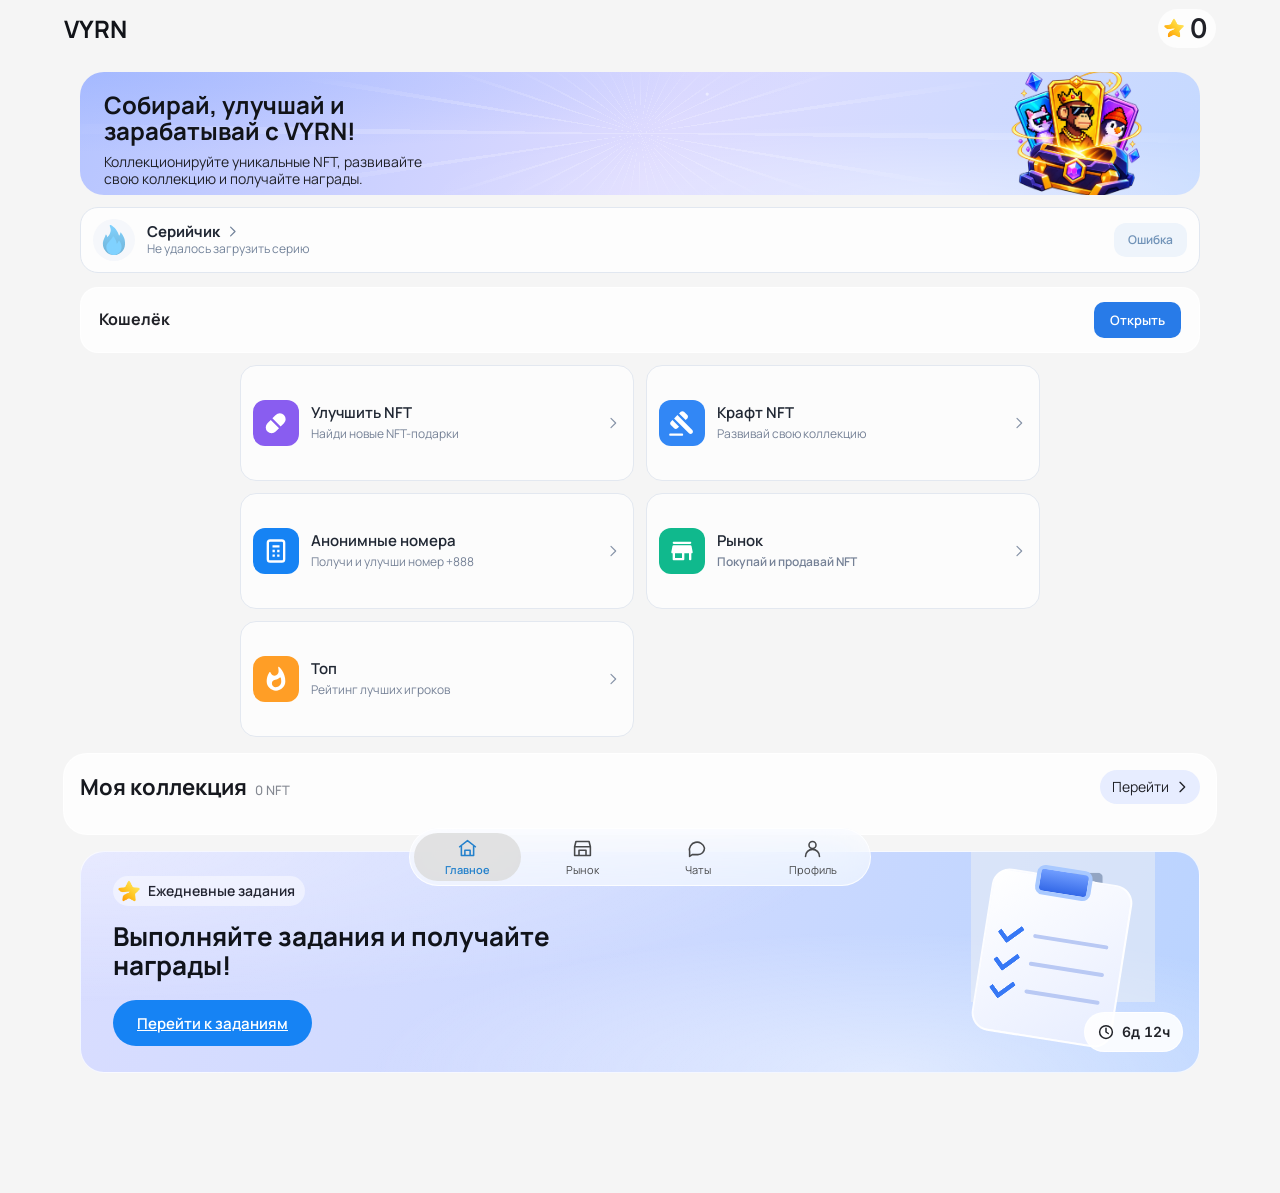
==== commit d0f437d1: "fix balance + serichik" ====
--- a/index.html
+++ b/index.html
@@ -7,21 +7,21 @@
   <link rel="preconnect" href="https://fonts.googleapis.com">
   <link rel="preconnect" href="https://fonts.gstatic.com" crossorigin>
   <link href="https://fonts.googleapis.com/css2?family=Inter:wght@400;500;600;700&family=Manrope:wght@400;500;600;700&display=swap" rel="stylesheet">
-  <link rel="stylesheet" href="style.css?v=starter-gift-v1">
+  <link rel="stylesheet" href="style.css?v=starter-gift-v5">
   <script src="https://telegram.org/js/telegram-web-app.js"></script>
   <script src="supabase-client-config.js?v=wallet-balance-read-20261018" defer></script>
-  <script src="supabase-api.js?v=starter-gift-v2" defer></script>
+  <script src="supabase-api.js?v=daily-login-streak-v1" defer></script>
   <script src="nav-transition.js?v=nav-unselected-fade-v1" defer></script>
-  <script src="script.js?v=custom-tgs-loop-v1" defer></script>
-  <script src="starter-gift.js?v=starter-gift-v3" defer></script>
+  <script src="script.js?v=daily-login-streak-v1" defer></script>
+  <script src="starter-gift.js?v=starter-gift-v8" defer></script>
 </head>
 <body>
   <header class="site-header">
     <a class="brand" href="#home" aria-label="VYRN, главная">VYRN</a>
-    <div class="star-balance" aria-label="Баланс: 0 звёзд">
+    <a class="star-balance" href="wallet.html?openTopup=1" aria-label="Баланс: 0 звёзд">
       <img src="./assets/stars.png" alt="" aria-hidden="true">
       <span>0</span>
-    </div>
+    </a>
   </header>
   <main id="home">
     <section class="welcome-hero" aria-labelledby="welcome-title">
@@ -30,6 +30,19 @@
         <p class="welcome-description">Коллекционируйте уникальные NFT, развивайте свою коллекцию и получайте награды.</p>
       </div>
       <img class="welcome-art" src="./assets/logo/mainlogo.png" alt="Коллекция VYRN: NFT-карты и сундук с сокровищами">
+    </section>
+    <section class="login-streak-card" aria-label="Серийчик" data-login-streak aria-busy="true">
+      <span class="login-streak-icon">
+        <img src="./assets/svg/fire1.svg" alt="" aria-hidden="true">
+      </span>
+      <div class="login-streak-copy">
+        <div class="login-streak-heading">
+          <h2>Серийчик</h2>
+          <svg viewBox="0 0 24 24" aria-hidden="true"><path d="m9 5 7 7-7 7" /></svg>
+        </div>
+        <p data-login-streak-details>Загрузка серии…</p>
+      </div>
+      <span class="login-streak-status" data-login-streak-status>Активен</span>
     </section>
     <section class="resource-panel" aria-label="Кошелёк">
       <header class="resource-panel-header">
--- a/style.css
+++ b/style.css
@@ -251,6 +251,7 @@
     color: #202127;
     font-size: 15px;
     line-height: 1;
+    text-decoration: none;
 }
 
 .star-balance span {
@@ -289,6 +290,98 @@
     radial-gradient(circle at 56% 18%, rgba(255, 255, 255, 0.54) 0 1px, transparent 2px),
     radial-gradient(circle at 86% 28%, rgba(255, 255, 255, 0.46) 0 1px, transparent 2px),
     linear-gradient(115deg, #b5c4ff 0%, #dedbff 52%, #c4d9ff 100%);
+}
+
+.login-streak-card {
+  display: flex;
+  min-height: 66px;
+  max-width: 1120px;
+  align-items: center;
+  gap: 12px;
+  box-sizing: border-box;
+  margin: 12px auto 0;
+  padding: 8px 12px;
+  border: 1px solid #e1e7f0;
+  border-radius: 18px;
+  background: rgba(255, 255, 255, 0.82);
+  color: #202733;
+}
+
+.login-streak-icon {
+  display: grid;
+  width: 42px;
+  height: 42px;
+  flex: 0 0 42px;
+  place-items: center;
+  overflow: hidden;
+  border-radius: 50%;
+  background: #f5f7fb;
+}
+
+.login-streak-icon img {
+  display: block;
+  width: 30px;
+  height: 30px;
+  object-fit: contain;
+}
+
+.login-streak-copy {
+  min-width: 0;
+  flex: 1;
+}
+
+.login-streak-heading {
+  display: flex;
+  align-items: center;
+  gap: 5px;
+}
+
+.login-streak-heading h2 {
+  margin: 0;
+  font-size: 15px;
+  font-weight: 700;
+  line-height: 1.15;
+}
+
+.login-streak-heading svg {
+  width: 15px;
+  height: 15px;
+  fill: none;
+  stroke: #73839a;
+  stroke-linecap: round;
+  stroke-linejoin: round;
+  stroke-width: 2;
+}
+
+.login-streak-copy p {
+  display: flex;
+  align-items: center;
+  gap: 4px;
+  margin: 2px 0 0;
+  color: #73839a;
+  font-size: 12px;
+  line-height: 1.2;
+  white-space: nowrap;
+}
+
+.login-streak-copy p img {
+  width: 14px;
+  height: 14px;
+  object-fit: contain;
+}
+
+.login-streak-status {
+  display: inline-flex;
+  min-height: 34px;
+  flex: 0 0 auto;
+  align-items: center;
+  justify-content: center;
+  padding: 0 14px;
+  border-radius: 12px;
+  background: #eef4fb;
+  color: #7193b8;
+  font-size: 12px;
+  font-weight: 600;
 }
 
 .resource-panel {
@@ -957,6 +1050,31 @@
     right: 5%;
     width: 48%;
     height: 100%;
+  }
+
+  .login-streak-card {
+    min-height: 62px;
+    gap: 10px;
+    margin-top: 10px;
+    padding: 7px 9px;
+    border-radius: 16px;
+  }
+
+  .login-streak-icon {
+    width: 40px;
+    height: 40px;
+    flex-basis: 40px;
+  }
+
+  .login-streak-copy p {
+    gap: 3px;
+    font-size: 11px;
+  }
+
+  .login-streak-status {
+    min-height: 32px;
+    padding: 0 10px;
+    font-size: 11px;
   }
 
   .resource-panel {
@@ -3912,7 +4030,7 @@
   border-radius: 26px;
   background: #f5f5f7;
   color: #17171a;
-  box-shadow: 0 20px 60px rgba(0, 0, 0, 0.2);
+  box-shadow: none;
 }
 
 .referral-dialog::backdrop {
@@ -3956,7 +4074,7 @@
   font-size: 13px;
 }
 
-.referral-link-input:focus { border-color: #1688ed; box-shadow: 0 0 0 3px rgba(22, 136, 237, 0.12); }
+.referral-link-input:focus { border-color: #1688ed; box-shadow: none; }
 .referral-dialog-actions { display: grid; grid-template-columns: 1fr 1fr; gap: 8px; margin-top: 10px; }
 .referral-dialog-actions button {
   min-height: 44px;
@@ -5872,7 +5990,7 @@
   border: 1px solid #e0e3e9;
   border-radius: 24px;
   background: rgba(255, 255, 255, 0.84);
-  box-shadow: 0 8px 24px rgba(32, 43, 60, 0.05);
+  box-shadow: none;
 }
 
 .wallet-promo-heading h2 {
@@ -5921,7 +6039,7 @@
 
 .wallet-promo-input-row input:focus {
   border-color: #1688ed;
-  box-shadow: 0 0 0 3px rgba(22, 136, 237, 0.12);
+  box-shadow: none;
 }
 
 .wallet-promo-input-row input:disabled {
@@ -5968,7 +6086,7 @@
   border-radius: 26px;
   background: #f0eff5;
   color: #202127;
-  box-shadow: 0 24px 80px rgba(14, 22, 40, 0.25);
+  box-shadow: none;
 }
 
 .wallet-promo-dialog[open] {
@@ -7235,8 +7353,9 @@
 
 /* Стартовый подарок: модалка с рулеткой при первом входе */
 .starter-dialog {
-  width: min(390px, calc(100vw - 32px));
+  width: min(420px, calc(100vw - 32px));
   max-width: none;
+  max-height: calc(100dvh - 24px);
   box-sizing: border-box;
   margin: auto;
   padding: 22px;
@@ -7244,7 +7363,8 @@
   border-radius: 26px;
   background: #f5f5f7;
   color: #17171a;
-  box-shadow: 0 20px 60px rgba(0, 0, 0, 0.2);
+  box-shadow: none;
+  overflow: auto;
 }
 .starter-dialog:focus { outline: none; }
 .starter-dialog::backdrop {
@@ -7253,7 +7373,7 @@
   backdrop-filter: blur(3px);
 }
 .starter-header { display: flex; align-items: center; justify-content: space-between; gap: 16px; }
-.starter-header h2 { margin: 0; font-size: 21px; line-height: 1.25; }
+.starter-header h2 { margin: 0; font-size: 21px; font-weight: 700; line-height: 1.25; }
 .starter-close {
   display: grid;
   width: 38px;
@@ -7272,61 +7392,175 @@
 .starter-close[hidden] { display: none; }
 .starter-text { margin: 12px 0 18px; color: #666872; font-size: 14px; line-height: 1.5; }
 
-.starter-reel {
+.starter-stage {
   position: relative;
-  height: 142px;
+  height: 262px;
+  overflow: hidden;
   border: 1px solid #e1e2e7;
   border-radius: 20px;
-  background: #fff;
-}
-.starter-viewport {
-  height: 100%;
-  overflow: hidden;
-  border-radius: 19px;
-  -webkit-mask-image: linear-gradient(90deg, transparent, #000 14%, #000 86%, transparent);
-  mask-image: linear-gradient(90deg, transparent, #000 14%, #000 86%, transparent);
-}
-.starter-track {
-  display: flex;
-  height: 100%;
-  align-items: center;
-  gap: 10px;
-  width: max-content;
+  background:
+    radial-gradient(ellipse at 76% 100%, rgb(255 255 255 / 38%), transparent 42%),
+    radial-gradient(ellipse at 2% 0%, rgb(126 159 255 / 30%), transparent 46%),
+    linear-gradient(115deg, #b5c4ff, #dedbff 52%, #c4d9ff);
+}
+.starter-ring {
+  position: absolute;
+  top: 50%;
+  left: 50%;
+  border: 1px solid rgb(255 255 255 / 90%);
+  border-radius: 50%;
+  box-shadow: none;
+}
+.starter-stage.is-revealed .starter-ring { opacity: 0 !important; transform: scale(0) !important; }
+.starter-rays {
+  position: absolute;
+  top: 50%;
+  left: 50%;
+  width: 360px;
+  height: 360px;
+  margin: -180px;
+  opacity: .8;
+  animation: starter-rotate 18s linear infinite;
+}
+.starter-rays::before {
+  position: absolute;
+  inset: 0;
+  background: repeating-conic-gradient(var(--starter-ray, rgb(255 255 255 / 60%)) 0 3deg, transparent 3deg 17deg);
+  content: "";
+  -webkit-mask-image: radial-gradient(circle, #000, transparent 66%);
+  mask-image: radial-gradient(circle, #000, transparent 66%);
+}
+.starter-core {
+  position: absolute;
+  top: 50%;
+  left: 50%;
+  z-index: 3;
+  width: 46px;
+  height: 46px;
+  margin: -23px;
+  border-radius: 50%;
+  background: radial-gradient(circle at 40% 35%, #fff, #a8d0ff 40%, #1683f4 82%);
+  box-shadow: none;
+}
+.starter-orbit-item {
+  position: absolute;
+  top: 50%;
+  left: 50%;
+  z-index: 2;
+  width: 0;
+  height: 0;
   will-change: transform;
 }
-.starter-track.is-moving { animation: starter-idle-scroll 1.6s linear infinite; }
-.starter-card {
-  display: grid;
-  width: 92px;
-  height: 116px;
-  flex: 0 0 92px;
-  place-items: center;
-  border-radius: 14px;
-  background: #eef1f5;
-  transition: transform 260ms ease;
-}
-.starter-card img { width: 100%; height: 100%; box-sizing: border-box; padding: 8px; object-fit: contain; }
-.starter-card.is-blank { background: linear-gradient(100deg, #e9edf2, #f7f8fa 48%, #e9edf2); }
+.starter-stage.is-revealed .starter-orbit-item:not(.is-winner) { opacity: 0 !important; }
+.starter-orbit-item img {
+  position: absolute;
+  top: -27px;
+  left: -27px;
+  width: 54px;
+  height: 54px;
+  box-sizing: border-box;
+  padding: 0;
+  border: 0;
+  border-radius: 25%;
+  background: transparent;
+  box-shadow: none;
+  object-fit: contain;
+}
+.starter-stage.is-revealed .starter-orbit-item.is-winner {
+  z-index: 12;
+  transform: scale(0);
+  transition: transform 800ms cubic-bezier(.2, 1.4, .4, 1);
+}
+.starter-stage.is-revealed .starter-orbit-item.is-winner.is-visible { transform: scale(1); }
+.starter-stage.is-revealed .starter-orbit-item.is-winner::before {
+  position: absolute;
+  top: -110px;
+  left: -110px;
+  width: 220px;
+  height: 220px;
+  border-radius: 50%;
+  background: radial-gradient(circle, var(--starter-winner-color, #1683f4), transparent 68%);
+  content: "";
+  opacity: 0;
+  filter: blur(14px);
+  transition: opacity 500ms ease;
+}
+.starter-stage.is-revealed .starter-orbit-item.is-winner.is-visible::before { opacity: .5; }
+.starter-stage.is-revealed .starter-orbit-item.is-winner img {
+  top: -54px;
+  left: -54px;
+  width: 108px;
+  height: 108px;
+  padding: 0;
+  border-radius: 25%;
+  animation: starter-bob 3.2s ease-in-out infinite;
+  transition: top 500ms ease, left 500ms ease, width 500ms ease, height 500ms ease,
+    border-radius 500ms ease;
+}
 .starter-marker {
   position: absolute;
   top: 50%;
   left: 50%;
-  width: 100px;
-  height: 124px;
+  z-index: 11;
+  width: 132px;
+  height: 132px;
   box-sizing: border-box;
+  margin: -66px;
   border: 2px solid #1683f4;
-  border-radius: 16px;
-  box-shadow: 0 0 0 4px rgb(22 131 244 / 14%);
-  transform: translate(-50%, -50%);
+  border-radius: 34px;
+  box-shadow: none;
+  opacity: 0;
   pointer-events: none;
-}
-.starter-reel.is-finished .starter-card:not(.is-winner) { opacity: 0.45; }
-.starter-reel.is-finished .starter-card.is-winner { transform: scale(1.04); }
-
-.starter-result { display: grid; gap: 4px; margin-top: 16px; text-align: center; }
+  transform: scale(.7);
+  transition: opacity 400ms 250ms, transform 500ms 250ms cubic-bezier(.2, 1.4, .4, 1);
+}
+.starter-marker.is-visible { opacity: 1; transform: scale(1); }
+.starter-flash {
+  position: absolute;
+  inset: 0;
+  z-index: 20;
+  background: radial-gradient(circle at 50% 50%, #fff, rgb(255 255 255 / 55%) 34%, transparent 66%);
+  opacity: 0;
+  pointer-events: none;
+}
+.starter-shock {
+  position: absolute;
+  top: 50%;
+  left: 50%;
+  z-index: 10;
+  width: 120px;
+  height: 120px;
+  margin: -60px;
+  border: 2px solid rgb(255 255 255 / 95%);
+  border-radius: 50%;
+  opacity: 0;
+  pointer-events: none;
+}
+.starter-shock.is-active { animation: starter-shockwave 1s ease-out; }
+.starter-particles {
+  position: absolute;
+  inset: 0;
+  z-index: 15;
+  width: 100%;
+  height: 100%;
+  pointer-events: none;
+}
+
+.starter-result {
+  display: grid;
+  gap: 4px;
+  justify-items: center;
+  margin-top: 16px;
+  text-align: center;
+  opacity: 0;
+  transform: translateY(8px);
+  transition: opacity 450ms 200ms, transform 450ms 200ms;
+}
+.starter-result.is-visible { opacity: 1; transform: none; }
 .starter-result[hidden], .starter-error[hidden] { display: none; }
-.starter-result-name { font-size: 17px; line-height: 1.3; }
-.starter-result-meta { color: #666872; font-size: 13px; }
+.starter-result-name { font-size: 17px; font-weight: 600; line-height: 1.3; }
+.starter-result-meta { display: inline-flex; align-items: center; gap: 5px; color: #666872; font-size: 13px; }
+.starter-result-meta img { width: 14px; height: 14px; }
 .starter-error { margin: 14px 0 0; color: #c0392b; font-size: 13px; line-height: 1.45; text-align: center; }
 
 .starter-action {
@@ -7348,11 +7582,21 @@
 .starter-action:disabled { opacity: 0.6; cursor: default; }
 .starter-action:focus-visible, .starter-close:focus-visible { outline: 2px solid #2586e8; outline-offset: 2px; }
 
-@keyframes starter-idle-scroll {
-  from { transform: translateX(0); }
-  to { transform: translateX(-408px); }
+@keyframes starter-rotate { to { transform: rotate(360deg); } }
+@keyframes starter-bob { 50% { transform: translateY(-6px); } }
+@keyframes starter-shockwave {
+  from { transform: scale(.3); opacity: .9; }
+  to { transform: scale(3); opacity: 0; }
 }
 @media (prefers-reduced-motion: reduce) {
-  .starter-track.is-moving { animation: none; }
-  .starter-card { transition: none; }
-}
+  .starter-rays { animation-duration: 60s; }
+  .starter-stage.is-revealed .starter-orbit-item.is-winner img {
+    animation: none;
+    transition-duration: 180ms;
+  }
+  .starter-stage.is-revealed .starter-orbit-item.is-winner,
+  .starter-stage.is-revealed .starter-orbit-item.is-winner::before {
+    transition-duration: 180ms;
+  }
+  .starter-shock.is-active { animation-duration: 300ms; }
+}
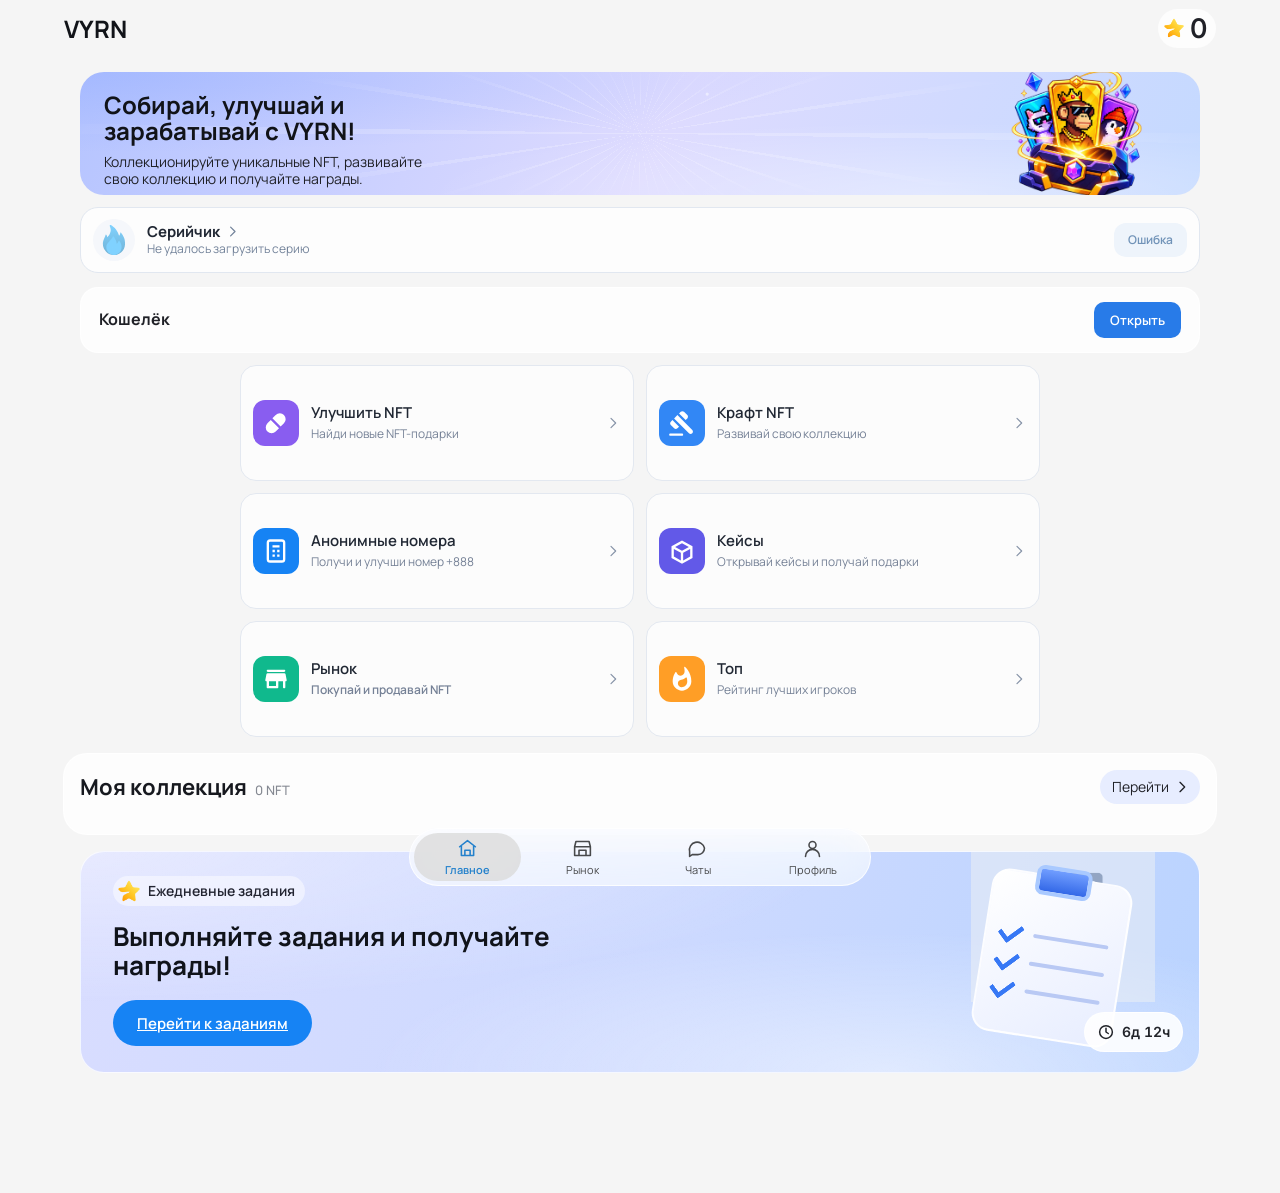
==== commit b257f516: "CASES" ====
--- a/index.html
+++ b/index.html
@@ -72,6 +72,13 @@
         <span class="home-action-copy"><strong>Анонимные номера</strong><span>Получи и улучши номер +888</span></span>
         <svg class="home-action-chevron" viewBox="0 0 24 24" aria-hidden="true"><path d="m9 5 7 7-7 7" /></svg>
       </a>
+      <a class="home-action-card" href="cases/cases.html">
+        <span class="home-action-icon is-cases" aria-hidden="true">
+          <svg viewBox="0 0 24 24"><path d="m3 8 9-5 9 5v10l-9 5-9-5V8Zm9-2.7L6.1 8.5 12 11.8l5.9-3.3L12 5.3ZM5 10.2v6.6l6 3.3v-6.6l-6-3.3Zm8 9.9 6-3.3v-6.6l-6 3.3v6.6Z" /></svg>
+        </span>
+        <span class="home-action-copy"><strong>Кейсы</strong><span>Открывай кейсы и получай подарки</span></span>
+        <svg class="home-action-chevron" viewBox="0 0 24 24" aria-hidden="true"><path d="m9 5 7 7-7 7" /></svg>
+      </a>
       <button class="home-action-card" type="button">
         <span class="home-action-icon is-market" aria-hidden="true">
           <svg viewBox="0 0 24 24"><path d="M5 6h14c.55 0 1-.45 1-1s-.45-1-1-1H5c-.55 0-1 .45-1 1s.45 1 1 1Zm15.16 1.8c-.09-.46-.5-.8-.98-.8H4.82c-.48 0-.89.34-.98.8l-1 5c-.12.62.35 1.2.98 1.2H4v5c0 .55.45 1 1 1h8c.55 0 1-.45 1-1v-5h4v5c0 .55.45 1 1 1s1-.45 1-1v-5h.18c.63 0 1.1-.58.98-1.2l-1-5ZM12 18H6v-4h6v4Z" /></svg>
--- a/style.css
+++ b/style.css
@@ -480,6 +480,7 @@
 .home-action-icon.is-market { background: #10b98d; }
 .home-action-icon.is-tournament { background: #ff9e26; }
 .home-action-icon.is-anonymous-number { background: #1683f4; }
+.home-action-icon.is-cases { background: #6259e8; }
 
 .home-action-icon svg {
   width: 28px;
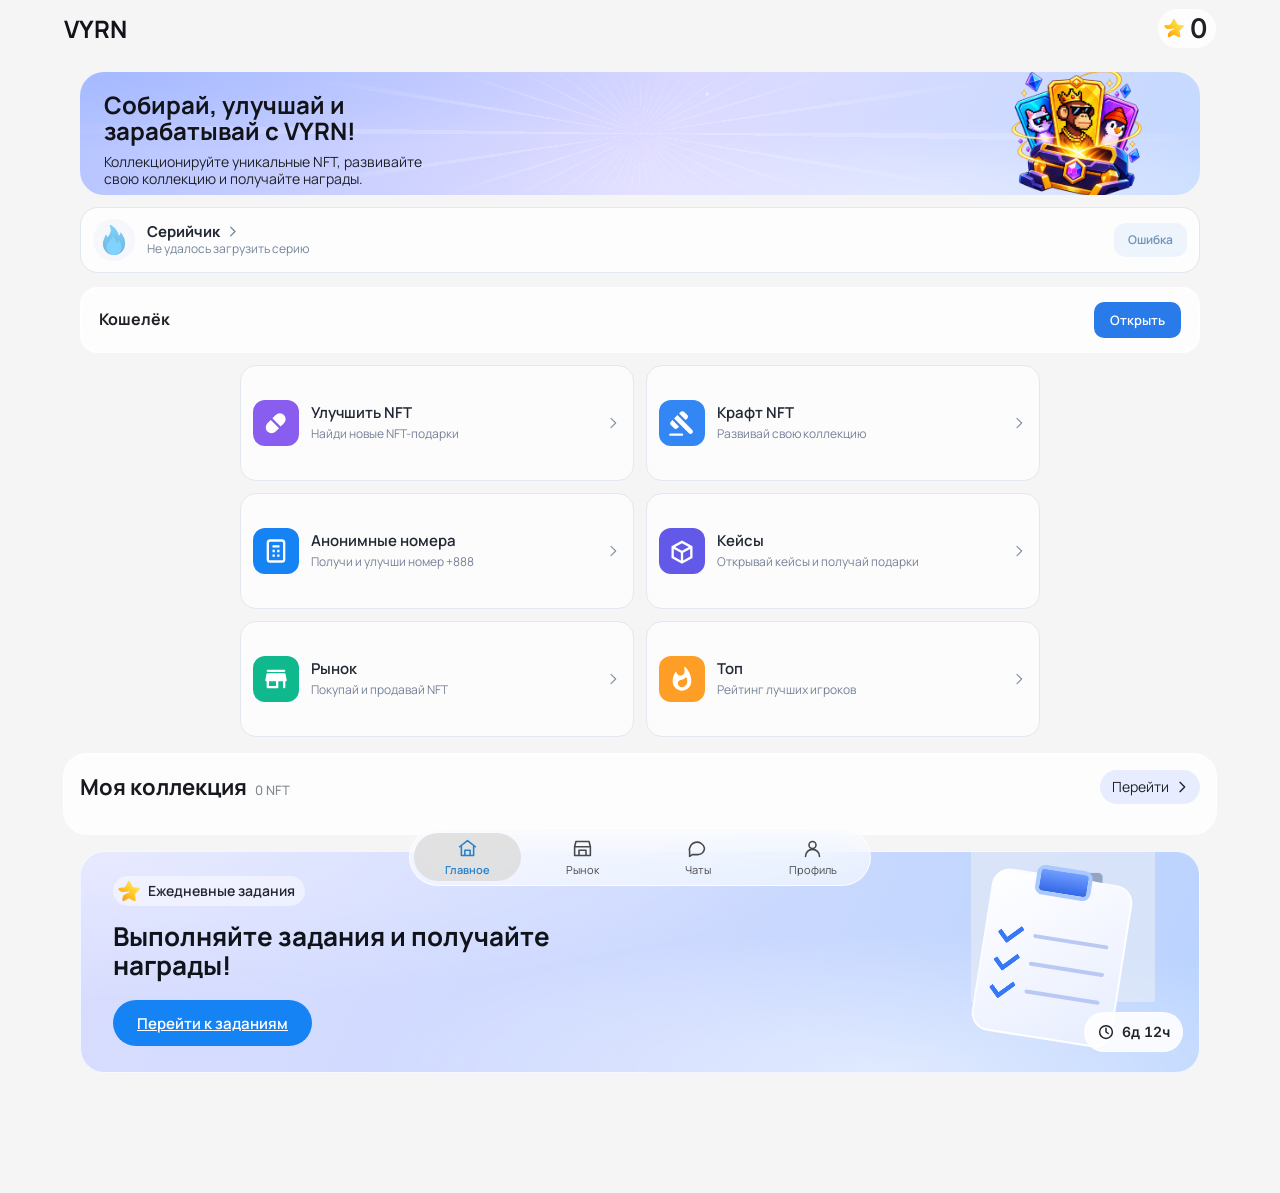
==== commit cdee3745: "0.0.1 RELEASE" ====
--- a/index.html
+++ b/index.html
@@ -12,7 +12,7 @@
   <script src="supabase-client-config.js?v=wallet-balance-read-20261018" defer></script>
   <script src="supabase-api.js?v=daily-login-streak-v1" defer></script>
   <script src="nav-transition.js?v=nav-unselected-fade-v1" defer></script>
-  <script src="script.js?v=daily-login-streak-v1" defer></script>
+  <script src="script.js?v=collection-value-source-v1" defer></script>
   <script src="starter-gift.js?v=starter-gift-v8" defer></script>
 </head>
 <body>
@@ -79,13 +79,13 @@
         <span class="home-action-copy"><strong>Кейсы</strong><span>Открывай кейсы и получай подарки</span></span>
         <svg class="home-action-chevron" viewBox="0 0 24 24" aria-hidden="true"><path d="m9 5 7 7-7 7" /></svg>
       </a>
-      <button class="home-action-card" type="button">
+      <a class="home-action-card" href="market.html">
         <span class="home-action-icon is-market" aria-hidden="true">
           <svg viewBox="0 0 24 24"><path d="M5 6h14c.55 0 1-.45 1-1s-.45-1-1-1H5c-.55 0-1 .45-1 1s.45 1 1 1Zm15.16 1.8c-.09-.46-.5-.8-.98-.8H4.82c-.48 0-.89.34-.98.8l-1 5c-.12.62.35 1.2.98 1.2H4v5c0 .55.45 1 1 1h8c.55 0 1-.45 1-1v-5h4v5c0 .55.45 1 1 1s1-.45 1-1v-5h.18c.63 0 1.1-.58.98-1.2l-1-5ZM12 18H6v-4h6v4Z" /></svg>
         </span>
         <span class="home-action-copy"><strong>Рынок</strong><span>Покупай и продавай NFT</span></span>
         <svg class="home-action-chevron" viewBox="0 0 24 24" aria-hidden="true"><path d="m9 5 7 7-7 7" /></svg>
-      </button>
+      </a>
       <a class="home-action-card" href="top.html">
         <span class="home-action-icon is-tournament" aria-hidden="true">
           <svg viewBox="0 0 24 24"><path d="M17.09 4.56c-.7-1.03-1.5-1.99-2.4-2.85-.35-.34-.94-.02-.84.46.19.94.39 2.18.39 3.29 0 2.06-1.35 3.73-3.41 3.73-1.54 0-2.8-.93-3.35-2.26-.1-.2-.14-.32-.2-.54-.11-.42-.66-.55-.9-.18-.18.27-.35.54-.51.83C4.68 9.08 4 11.46 4 14c0 4.42 3.58 8 8 8s8-3.58 8-8c0-3.49-1.08-6.73-2.91-9.44ZM11.71 19c-1.78 0-3.22-1.4-3.22-3.14 0-1.62 1.05-2.76 2.81-3.12 1.47-.3 2.98-.93 4.03-1.92.28-.26.74-.14.82.23.23 1.02.35 2.08.35 3.15.01 2.65-2.14 4.8-4.79 4.8Z" /></svg>
--- a/style.css
+++ b/style.css
@@ -1080,7 +1080,6 @@
 
   .resource-panel {
     gap: 10px;
-    padding: 10px;
     border-radius: 16px;
   }
 
